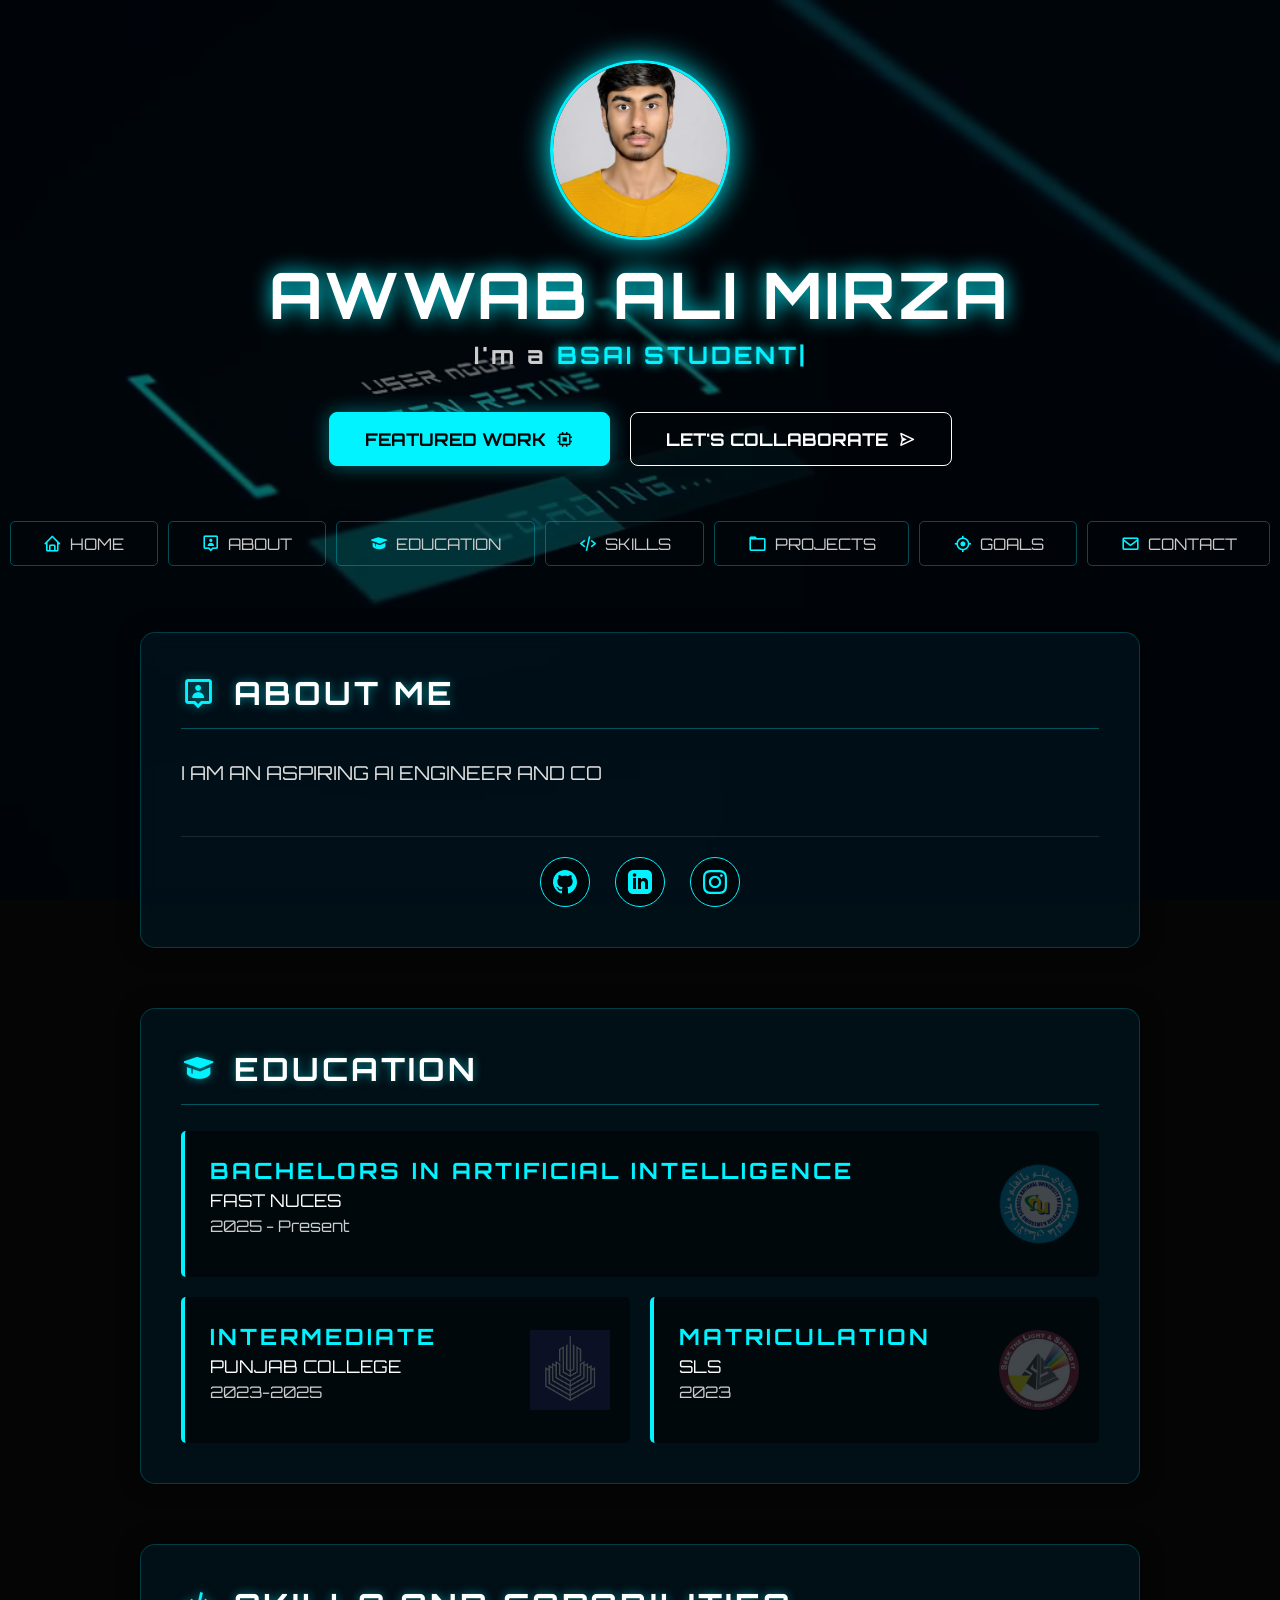
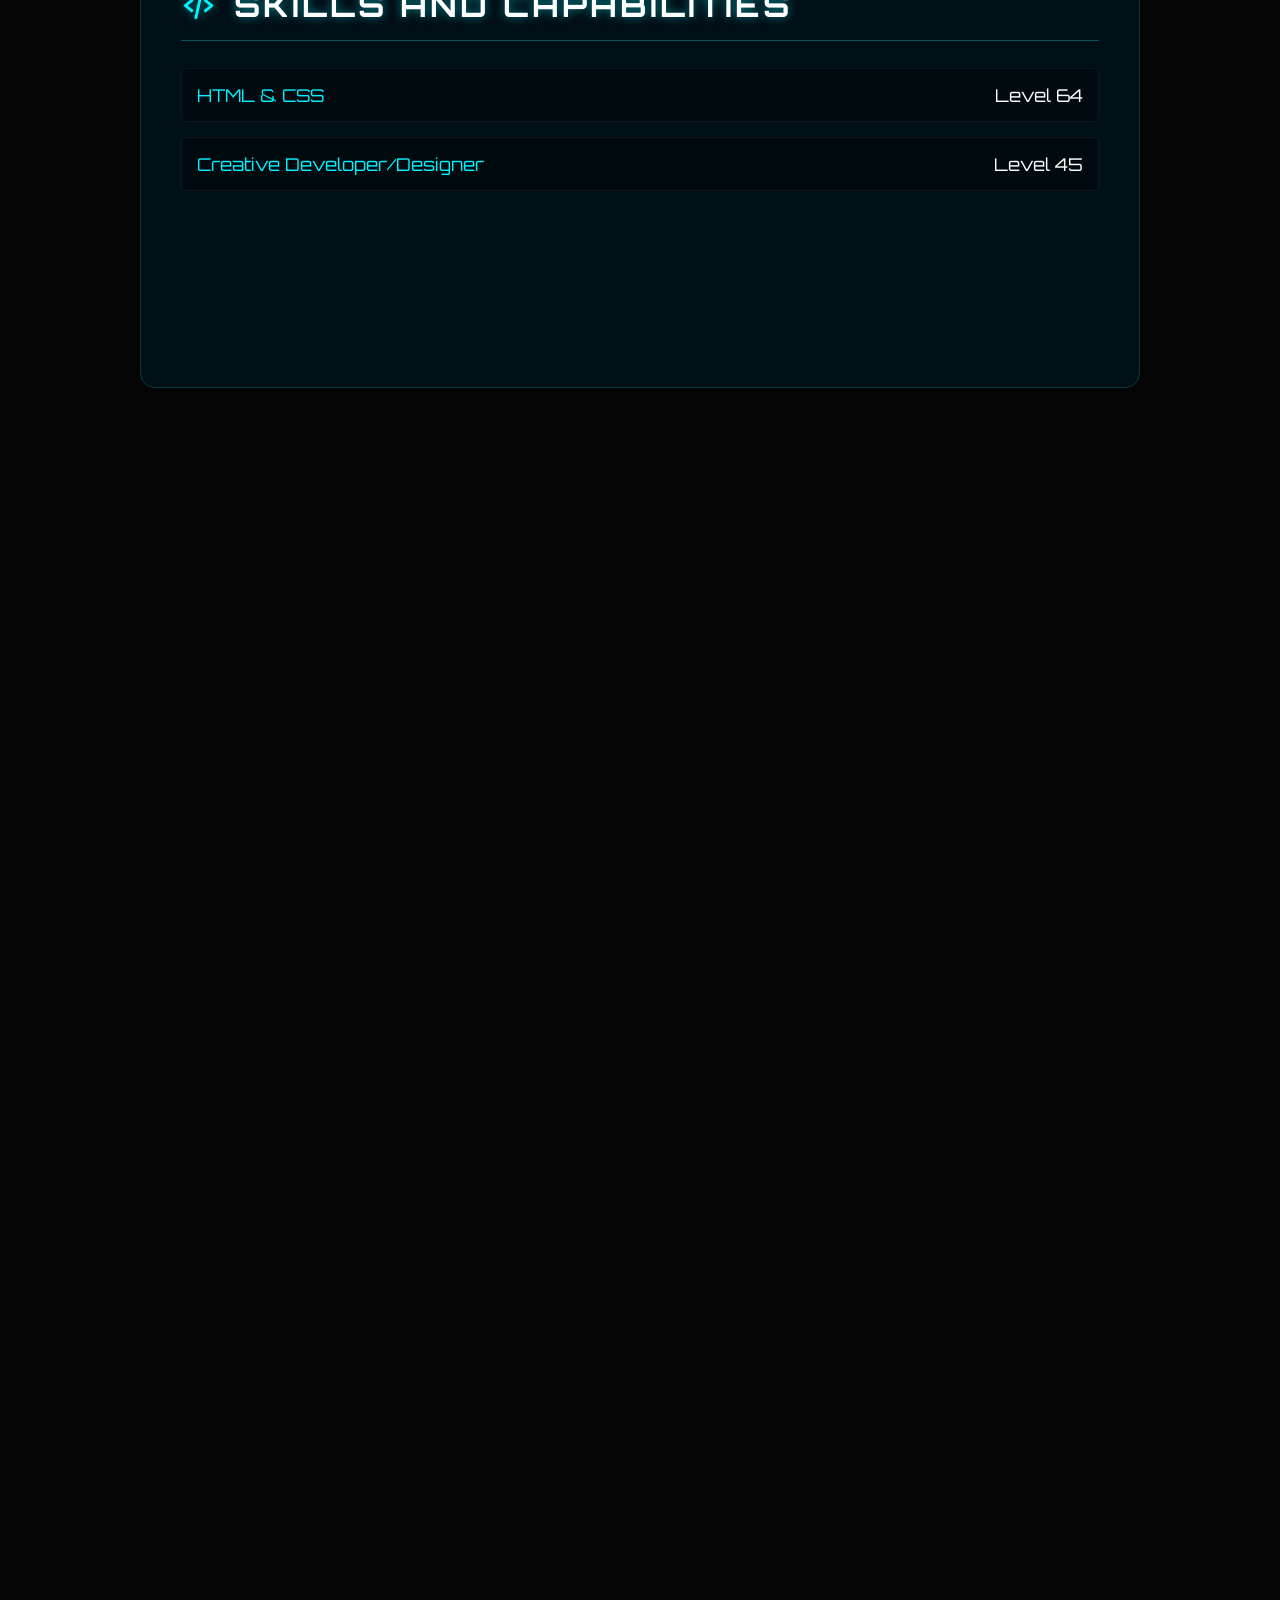
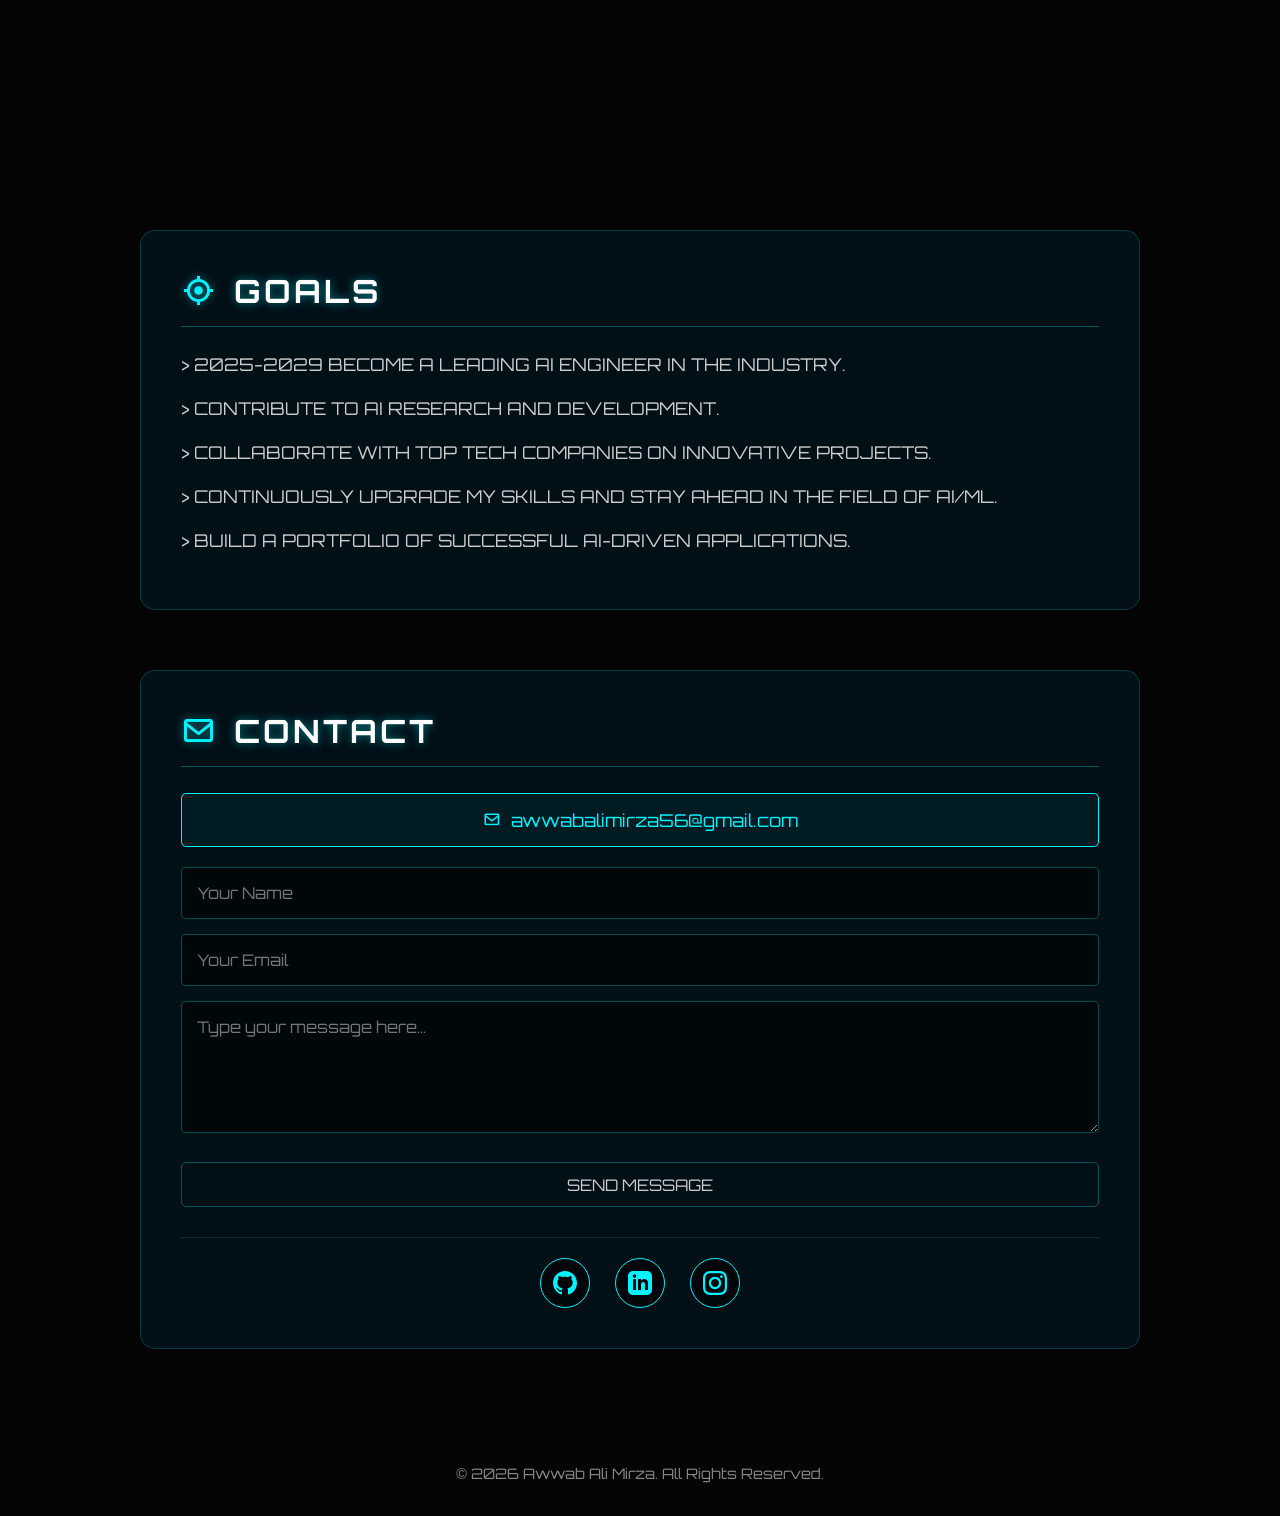
==== index.html @ fc238798 "fix: update web demo link for the indoor cricket project" ====
<!doctype html>
<html lang="en">
  <head>
    <meta charset="UTF-8" />
    <meta name="viewport" content="width=device-width, initial-scale=1.0" />
    <meta property="og:type" content="website" />
    <meta property="og:url" content="https://awwabportfolio.tech/" />
    <meta property="og:title" content="Awwab Ali Mirza - Front End Developer" />
    <meta
      property="og:description"
      content="I AM AN ASPIRING AI ENGINEER AND COMPUTER SCIENTIST CURRENTLY PURSUING MY BACHELORS AT THE NATIONAL UNIVERSITY OF COMPUTER AND EMERGING SCIENCES."
    />
    <meta
      property="og:image"
      content="https://awwabportfolio.tech/preview.png"
    />

    <meta name="twitter:card" content="summary_large_image" />
    <meta property="twitter:url" content="https://awwabportfolio.tech/" />
    <meta
      name="twitter:title"
      content="Awwab Ali Mirza - Front End Developer"
    />
    <meta
      name="twitter:description"
      content="Portfolio of Awwab Ali Mirza, a Front End Developer specializing in immersive web experiences."
    />
    <meta
      name="twitter:image"
      content="https://awwabportfolio.tech/preview.png"
    />
    <title>Awwab's Portfolio</title>
    <link rel="stylesheet" href="style.css" />
    <link rel="icon" href="22.png" type="image/png" />
    <link
      href="https://fonts.googleapis.com/css2?family=Orbitron:wght@400;500;700;900&display=swap"
      rel="stylesheet"
    />
    <link
      href="https://unpkg.com/boxicons@2.1.4/css/boxicons.min.css"
      rel="stylesheet"
    />
  </head>
  <body>
    <video muted loop playsinline preload="none" id="bg-video">
      <source data-src="5.webm" type="video/webm" />
      <source data-src="5.mp4" type="video/mp4" />
    </video>
    <div class="video-overlay"></div>
    <header>
      <img src="pf.jpeg" alt="Profile" class="profile-pic" />
      <h1>AWWAB ALI MIRZA</h1>
      <h2 class="subtitle">
        I'm a <span class="typing-text"></span
        ><span class="cursor-blink">|</span>
      </h2>
      <div class="hero-buttons">
        <a href="#projects" class="hero-btn primary">
          FEATURED WORK <i class="bx bx-chip"></i>
        </a>
        <a href="#contact" class="hero-btn secondary">
          LET'S COLLABORATE <i class="bx bx-send"></i>
        </a>
      </div>
    </header>
    <nav>
      <a href="#" class="mc-btn"><i class="bx bx-home"></i> HOME</a>
      <a href="#home" class="mc-btn"><i class="bx bx-user-pin"></i> ABOUT</a>
      <a href="#education" class="mc-btn"
        ><i class="bx bxs-graduation"></i> EDUCATION</a
      >
      <a href="#skills" class="mc-btn"><i class="bx bx-code-alt"></i> SKILLS</a>
      <a href="#projects" class="mc-btn"
        ><i class="bx bx-folder"></i> PROJECTS</a
      >
      <a href="#goals" class="mc-btn"
        ><i class="bx bx-target-lock"></i> GOALS</a
      >
      <a href="#contact" class="mc-btn"
        ><i class="bx bx-envelope"></i> CONTACT</a
      >
    </nav>

    <div class="container hidden-left" id="home">
      <h2 class="section-title"><i class="bx bx-user-pin"></i> ABOUT ME</h2>
      <p class="bio-text" id="typewriter-text"></p>
      <div class="social-links">
        <a
          href="https://github.com/awwabalimirza"
          target="_blank"
          class="social-btn"
        >
          <svg viewBox="0 0 24 24">
            <path
              d="M12 0c-6.626 0-12 5.373-12 12 0 5.302 3.438 9.8 8.207 11.387.599.111.793-.261.793-.577v-2.234c-3.338.726-4.033-1.416-4.033-1.416-.546-1.387-1.333-1.756-1.333-1.756-1.089-.745.083-.729.083-.729 1.205.084 1.839 1.237 1.839 1.237 1.07 1.834 2.807 1.304 3.492.997.107-.775.418-1.305.762-1.604-2.665-.305-5.467-1.334-5.467-5.931 0-1.311.469-2.381 1.236-3.221-.124-.303-.535-1.524.117-3.176 0 0 1.008-.322 3.301 1.23.957-.266 1.983-.399 3.003-.404 1.02.005 2.047.138 3.006.404 2.291-1.552 3.297-1.23 3.297-1.23.653 1.653.242 2.874.118 3.176.77.84 1.235 1.911 1.235 3.221 0 4.609-2.807 5.624-5.479 5.921.43.372.823 1.102.823 2.222v3.293c0 .319.192.694.801.576 4.765-1.589 8.199-6.086 8.199-11.386 0-6.627-5.373-12-12-12z"
            />
          </svg>
        </a>
        <a
          href="https://www.linkedin.com/in/awwab-ali-mirza-012435352/"
          target="_blank"
          class="social-btn"
        >
          <svg viewBox="0 0 24 24">
            <path
              d="M19 0h-14c-2.761 0-5 2.239-5 5v14c0 2.761 2.239 5 5 5h14c2.762 0 5-2.239 5-5v-14c0-2.761-2.238-5-5-5zm-11 19h-3v-11h3v11zm-1.5-12.268c-.966 0-1.75-.79-1.75-1.764s.784-1.764 1.75-1.764 1.75.79 1.75 1.764-.783 1.764-1.75 1.764zm13.5 12.268h-3v-5.604c0-3.368-4-3.113-4 0v5.604h-3v-11h3v1.765c1.396-2.586 7-2.777 7 2.476v6.759z"
            />
          </svg>
        </a>
        <a
          href="https://www.instagram.com/awwabalimirza/"
          target="_blank"
          class="social-btn"
        >
          <svg viewBox="0 0 24 24">
            <path
              d="M12 2.163c3.204 0 3.584.012 4.85.07 3.252.148 4.771 1.691 4.919 4.919.058 1.265.069 1.645.069 4.849 0 3.205-.012 3.584-.069 4.849-.149 3.225-1.664 4.771-4.919 4.919-1.266.058-1.644.07-4.85.07-3.204 0-3.584-.012-4.849-.07-3.26-.149-4.771-1.699-4.919-4.92-.058-1.265-.07-1.644-.07-4.849 0-3.204.013-3.583.07-4.849.149-3.227 1.664-4.771 4.919-4.919 1.266-.057 1.645-.069 4.849-.069zm0-2.163c-3.259 0-3.667.014-4.947.072-4.358.2-6.78 2.618-6.98 6.98-.059 1.281-.073 1.689-.073 4.948 0 3.259.014 3.668.072 4.948.2 4.358 2.618 6.78 6.98 6.98 1.281.058 1.689.072 4.948.072 3.259 0 3.668-.014 4.948-.072 4.354-.2 6.782-2.618 6.979-6.98.059-1.28.073-1.689.073-4.948 0-3.259-.014-3.667-.072-4.947-.196-4.354-2.617-6.78-6.979-6.98-1.281-.059-1.69-.073-4.949-.073zm0 5.838c-3.403 0-6.162 2.759-6.162 6.162s2.759 6.163 6.162 6.163 6.162-2.759 6.162-6.163c0-3.403-2.759-6.162-6.162-6.162zm0 10.162c-2.209 0-4-1.79-4-4 0-2.209 1.791-4 4-4s4 1.791 4 4c0 2.21-1.791 4-4 4zm6.406-11.845c-.796 0-1.441.645-1.441 1.44s.645 1.44 1.441 1.44c.795 0 1.439-.645 1.439-1.44s-.644-1.44-1.439-1.44z"
            />
          </svg>
        </a>
      </div>
    </div>

    <div class="container hidden-left" id="education">
      <h2 class="section-title"><i class="bx bxs-graduation"></i> EDUCATION</h2>
      <div class="edu-box full-width hidden-left">
        <h3 class="degree-title">BACHELORS IN ARTIFICIAL INTELLIGENCE</h3>
        <p class="school-name">FAST NUCES</p>
        <p style="color: #ccc; margin-top: 5px">2025 - Present</p>
        <img src="1.png" class="edu-logo" alt="FAST Logo" />
      </div>
      <div class="edu-row">
        <div class="edu-box half-width hidden-left">
          <h3 class="degree-title">INTERMEDIATE</h3>
          <p class="school-name">PUNJAB COLLEGE</p>
          <p style="color: #ccc; margin-top: 5px">2023-2025</p>
          <img src="3.png" class="edu-logo" alt="Punjab College Logo" />
        </div>
        <div class="edu-box half-width hidden-left delay-100">
          <h3 class="degree-title">MATRICULATION</h3>
          <p class="school-name">SLS</p>
          <p style="color: #ccc; margin-top: 5px">2023</p>
          <img src="0.png" class="edu-logo" alt="SLS Logo" />
        </div>
      </div>
    </div>

    <div class="container hidden-left" id="skills">
      <h2 class="section-title">
        <i class="bx bx-code-alt"></i> SKILLS AND CAPABILITIES
      </h2>
      <ul class="skill-list">
        <li class="skill-item hidden-left">
          <span style="color: var(--main-cyan)">HTML & CSS</span>
          <span style="color: #fff">Level 64</span>
        </li>
        <li class="skill-item hidden-left delay-100">
          <span style="color: var(--main-cyan)"
            >Creative Developer/Designer</span
          >
          <span style="color: #fff">Level 45</span>
        </li>
        <li class="skill-item hidden-left delay-200">
          <span style="color: var(--main-cyan)">C++</span>
          <span style="color: #fff">Level 30</span>
        </li>
        <li class="skill-item hidden-left">
          <span style="color: var(--main-cyan)">Problem Solver</span>
          <span style="color: #fff">Level 99</span>
        </li>
      </ul>
    </div>

    <div class="container hidden-left" id="projects">
      <h2 class="section-title"><i class="bx bx-folder"></i> PROJECTS</h2>
      <div class="projects-wrapper">
        <div class="game-card hidden-left">
          <img src="indoor.png" alt="Tumble Pop" class="card-img" />
          <div class="card-content">
            <h3 class="card-title">An Indoor Cricket Facility</h3>
            <div class="tech-stack">
              <span class="tech-badge">HTML</span>
              <span class="tech-badge">CSS</span>
              <span class="tech-badge">JS</span>
              <span class="tech-badge">SUPABASE</span>
              <span class="tech-badge">VERCEL</span>
            </div>
            <p class="card-desc">
              Built a website for a Indoor Cricket Facility so that they can
              have a real-time booking system for their facility.
            </p>
            <div class="card-actions">
              <a href="https://rooftopcricket.netlify.app/" class="access-btn"
                ><i class="bx bx-play"></i> WEB DEMO</a
              >
            </div>
          </div>
        </div>
        <div class="game-card hidden-left">
          <img src="bw.png" alt="Tumble Pop" class="card-img" />
          <div class="card-content">
            <h3 class="card-title">A Travel Agency</h3>
            <div class="tech-stack">
              <span class="tech-badge">HTML</span>
              <span class="tech-badge">CSS</span>
              <span class="tech-badge">JS</span>
            </div>
            <p class="card-desc">
              Built a website for a Travel agency named Blue Wings International
              so that they can showcase their services on the web.
            </p>
            <div class="card-actions">
              <a
                href="https://www.linkedin.com/posts/awwabalimirza_i-created-a-website-for-a-travel-agency-named-ugcPost-7429597387951816704-Nii0?utm_source=share&utm_medium=member_desktop&rcm=ACoAAFf8JM4B1yEWEABsyKGO2b-4swyOxJA4gHY"
                target="_blank"
                class="access-btn code-btn"
                ><i class="bx bxl-linkedin"></i> VIDEO DEMO</a
              >
              <a href="https://bluewingsinternational.online" class="access-btn"
                ><i class="bx bx-play"></i> WEB DEMO</a
              >
            </div>
          </div>
        </div>
        <div class="game-card hidden-left">
          <img src="2.png" alt="Tumble Pop" class="card-img" />
          <div class="card-content">
            <h3 class="card-title">A COMMUNITY WEBSITE</h3>
            <div class="tech-stack">
              <span class="tech-badge">HTML</span>
              <span class="tech-badge">CSS</span>
              <span class="tech-badge">Vercel</span>
            </div>
            <p class="card-desc">
              Built a centralized platform to solve the fragmentation of local
              developer communities.
            </p>
            <div class="card-actions">
              <a
                href="https://github.com/awwabalimirza/communitywebsite"
                target="_blank"
                class="access-btn code-btn"
                ><i class="bx bxl-github"></i> CODE</a
              >
              <a href="https://communitynews.vercel.app/" class="access-btn"
                ><i class="bx bx-play"></i> WEB DEMO</a
              >
            </div>
          </div>
        </div>
        <div class="game-card hidden-left delay-100">
          <img src="9.jpg" alt="Brick Breaker" class="card-img" />
          <div class="card-content">
            <h3 class="card-title">COMING SOON</h3>
            <div class="card-actions">
              <a
                href="https://github.com/awwabalimirza"
                target="_blank"
                class="access-btn code-btn"
                ><i class="bx bxl-github"></i> CODE</a
              >
              <a href="#" class="access-btn"><i class="bx bx-play"></i> DEMO</a>
            </div>
          </div>
        </div>
      </div>
    </div>

    <div class="container hidden-left" id="goals">
      <h2 class="section-title"><i class="bx bx-target-lock"></i> GOALS</h2>
      <p style="font-size: 1.1rem; color: #ccc">
        > 2025-2029 BECOME A LEADING AI ENGINEER IN THE INDUSTRY.<br /><br />
        > CONTRIBUTE TO AI RESEARCH AND DEVELOPMENT.<br /><br />
        > COLLABORATE WITH TOP TECH COMPANIES ON INNOVATIVE PROJECTS.<br /><br />
        > CONTINUOUSLY UPGRADE MY SKILLS AND STAY AHEAD IN THE FIELD OF
        AI/ML.<br /><br />
        > BUILD A PORTFOLIO OF SUCCESSFUL AI-DRIVEN APPLICATIONS.
      </p>
    </div>

    <div class="container hidden-left" id="contact">
      <h2 class="section-title"><i class="bx bx-envelope"></i> CONTACT</h2>
      <div class="email-block">
        <a href="mailto:awwabalimirza56@gmail.com" class="email-btn">
          <i class="bx bx-envelope"></i> awwabalimirza56@gmail.com
        </a>
      </div>
      <form
        id="contact-form"
        action="https://formspree.io/f/xnjjnwjo"
        method="POST"
      >
        <input
          type="text"
          id="contact-name"
          name="name"
          class="mc-input"
          placeholder="Your Name"
          required
        />
        <input
          type="email"
          id="contact-email"
          name="email"
          class="mc-input"
          placeholder="Your Email"
          required
        />
        <textarea
          id="contact-message"
          name="message"
          class="mc-input"
          rows="5"
          placeholder="Type your message here..."
          required
        ></textarea>
        <button
          type="submit"
          class="mc-btn"
          style="width: 100%; margin-top: 10px"
        >
          Send Message
        </button>
      </form>
      <div class="social-links">
        <a
          href="https://github.com/awwabalimirza"
          target="_blank"
          class="social-btn"
        >
          <svg viewBox="0 0 24 24">
            <path
              d="M12 0c-6.626 0-12 5.373-12 12 0 5.302 3.438 9.8 8.207 11.387.599.111.793-.261.793-.577v-2.234c-3.338.726-4.033-1.416-4.033-1.416-.546-1.387-1.333-1.756-1.333-1.756-1.089-.745.083-.729.083-.729 1.205.084 1.839 1.237 1.839 1.237 1.07 1.834 2.807 1.304 3.492.997.107-.775.418-1.305.762-1.604-2.665-.305-5.467-1.334-5.467-5.931 0-1.311.469-2.381 1.236-3.221-.124-.303-.535-1.524.117-3.176 0 0 1.008-.322 3.301 1.23.957-.266 1.983-.399 3.003-.404 1.02.005 2.047.138 3.006.404 2.291-1.552 3.297-1.23 3.297-1.23.653 1.653.242 2.874.118 3.176.77.84 1.235 1.911 1.235 3.221 0 4.609-2.807 5.624-5.479 5.921.43.372.823 1.102.823 2.222v3.293c0 .319.192.694.801.576 4.765-1.589 8.199-6.086 8.199-11.386 0-6.627-5.373-12-12-12z"
            />
          </svg>
        </a>
        <a
          href="https://www.linkedin.com/in/awwab-ali-mirza-012435352/"
          target="_blank"
          class="social-btn"
        >
          <svg viewBox="0 0 24 24">
            <path
              d="M19 0h-14c-2.761 0-5 2.239-5 5v14c0 2.761 2.239 5 5 5h14c2.762 0 5-2.239 5-5v-14c0-2.761-2.238-5-5-5zm-11 19h-3v-11h3v11zm-1.5-12.268c-.966 0-1.75-.79-1.75-1.764s.784-1.764 1.75-1.764 1.75.79 1.75 1.764-.783 1.764-1.75 1.764zm13.5 12.268h-3v-5.604c0-3.368-4-3.113-4 0v5.604h-3v-11h3v1.765c1.396-2.586 7-2.777 7 2.476v6.759z"
            />
          </svg>
        </a>
        <a
          href="https://www.instagram.com/awwabalimirza/"
          target="_blank"
          class="social-btn"
        >
          <svg viewBox="0 0 24 24">
            <path
              d="M12 2.163c3.204 0 3.584.012 4.85.07 3.252.148 4.771 1.691 4.919 4.919.058 1.265.069 1.645.069 4.849 0 3.205-.012 3.584-.069 4.849-.149 3.225-1.664 4.771-4.919 4.919-1.266.058-1.644.07-4.85.07-3.204 0-3.584-.012-4.849-.07-3.26-.149-4.771-1.699-4.919-4.92-.058-1.265-.07-1.644-.07-4.849 0-3.204.013-3.583.07-4.849.149-3.227 1.664-4.771 4.919-4.919 1.266-.057 1.645-.069 4.849-.069zm0-2.163c-3.259 0-3.667.014-4.947.072-4.358.2-6.78 2.618-6.98 6.98-.059 1.281-.073 1.689-.073 4.948 0 3.259.014 3.668.072 4.948.2 4.358 2.618 6.78 6.98 6.98 1.281.058 1.689.072 4.948.072 3.259 0 3.668-.014 4.948-.072 4.354-.2 6.782-2.618 6.979-6.98.059-1.28.073-1.689.073-4.948 0-3.259-.014-3.667-.072-4.947-.196-4.354-2.617-6.78-6.979-6.98-1.281-.059-1.69-.073-4.949-.073zm0 5.838c-3.403 0-6.162 2.759-6.162 6.162s2.759 6.163 6.162 6.163 6.162-2.759 6.162-6.163c0-3.403-2.759-6.162-6.162-6.162zm0 10.162c-2.209 0-4-1.79-4-4 0-2.209 1.791-4 4-4s4 1.791 4 4c0 2.21-1.791 4-4 4zm6.406-11.845c-.796 0-1.441.645-1.441 1.44s.645 1.44 1.441 1.44c.795 0 1.439-.645 1.439-1.44s-.644-1.44-1.439-1.44z"
            />
          </svg>
        </a>
      </div>
    </div>
    <footer>
      <p>© 2026 Awwab Ali Mirza. All Rights Reserved.</p>
    </footer>
    <script src="functions.js"></script>
  </body>
</html>
---- style.css ----
*,
*::before,
*::after {
  cursor:
    url("data:image/svg+xml,%3Csvg xmlns='http://www.w3.org/2000/svg' width='32' height='32' viewBox='0 0 32 32'%3E%3Cdefs%3E%3Cfilter id='glow'%3E%3CfeGaussianBlur stdDeviation='1.5' result='coloredBlur'/%3E%3CfeMerge%3E%3CfeMergeNode in='coloredBlur'/%3E%3CfeMergeNode in='SourceGraphic'/%3E%3C/feMerge%3E%3C/filter%3E%3C/defs%3E%3Cpath d='M2 2 L14 28 L18 18 L28 14 L2 2 Z' fill='%2300f3ff' stroke='%23050505' stroke-width='1.5' filter='url(%23glow)'/%3E%3C/svg%3E")
      2 2,
    default !important;
}

a,
button,
input[type="submit"],
.nav-btn,
.hero-btn,
.mc-btn,
.social-btn,
.game-card,
.access-btn,
.email-btn,
label,
select {
  cursor:
    url("data:image/svg+xml,%3Csvg xmlns='http://www.w3.org/2000/svg' width='32' height='32' viewBox='0 0 32 32'%3E%3Cdefs%3E%3Cfilter id='glow'%3E%3CfeGaussianBlur stdDeviation='1' result='coloredBlur'/%3E%3CfeMerge%3E%3CfeMergeNode in='coloredBlur'/%3E%3CfeMergeNode in='SourceGraphic'/%3E%3C/feMerge%3E%3C/filter%3E%3C/defs%3E%3Cpath d='M16 16 M4 10 L4 4 L10 4 M22 4 L28 4 L28 10 M28 22 L28 28 L22 28 M10 28 L4 28 L4 22' fill='none' stroke='%2300f3ff' stroke-width='2.5' stroke-linecap='square' filter='url(%23glow)'/%3E%3Ccircle cx='16' cy='16' r='2' fill='%23ffffff'/%3E%3C/svg%3E")
      16 16,
    pointer !important;
}

p,
h1,
h2,
h3,
h4,
h5,
h6,
span,
textarea,
input[type="text"],
input[type="email"] {
  cursor:
    url("data:image/svg+xml,%3Csvg xmlns='http://www.w3.org/2000/svg' width='32' height='32' viewBox='0 0 32 32'%3E%3Cpath d='M14 4 L18 4 M16 4 L16 28 M14 28 L18 28' fill='none' stroke='%2300f3ff' stroke-width='2'/%3E%3C/svg%3E")
      16 16,
    text !important;
}
:root {
  --bg-dark: #050505;
  --main-cyan: #00f3ff;
  --main-cyan-dim: #0099cc;
  --accent-white: #ffffff;
  --glass-bg: rgba(0, 20, 30, 0.7);
  --text-shadow: 0 0 10px rgba(0, 243, 255, 0.5);
}

::-webkit-scrollbar {
  width: 10px;
}
::-webkit-scrollbar-track {
  background: #000;
}
::-webkit-scrollbar-thumb {
  background-color: var(--main-cyan-dim);
  border: 1px solid #000;
  border-radius: 5px;
}
::-webkit-scrollbar-thumb:hover {
  background-color: var(--main-cyan);
}

html {
  background-color: var(--bg-dark);
  scrollbar-color: var(--main-cyan) #000;
  scrollbar-width: auto;
  scroll-behavior: smooth;
}

* {
  box-sizing: border-box;
  font-family: "Orbitron", sans-serif;
  cursor: auto;
}

h1,
h2,
h3,
.nav-btn {
  letter-spacing: 3px;
}

#bg-video {
  position: fixed;
  right: 0;
  bottom: 0;
  min-width: 100%;
  min-height: 100%;
  z-index: -2;
  object-fit: cover;
  opacity: 0;
  transition: opacity 0.8s ease-in;
}
body.video-loaded #bg-video {
  opacity: 1;
}
.video-overlay {
  position: fixed;
  top: 0;
  left: 0;
  width: 100%;
  height: 100%;
  background: rgba(0, 5, 10, 0.6);
  z-index: -1;
}

body {
  margin: 0;
  padding: 0;
  color: white;
  display: flex;
  flex-direction: column;
  align-items: center;
  min-height: 100vh;
  overflow-x: hidden;
}

header {
  text-align: center;
  margin-top: 60px;
  margin-bottom: 40px;
  position: relative;
  display: flex;
  flex-direction: column;
  align-items: center;
  width: 100%;
  padding: 0 15px;
}

.profile-pic {
  width: 180px;
  height: 180px;
  object-fit: cover;
  border-radius: 50%;
  border: 3px solid var(--main-cyan);
  box-shadow: 0 0 30px var(--main-cyan);
  margin-bottom: 20px;
  display: block;
  margin-left: auto;
  margin-right: auto;
  transition: all 0.3s ease;
}
.profile-pic:hover {
  box-shadow: 0 0 60px var(--main-cyan);
  transform: scale(1.05);
}

h1 {
  font-size: 4rem;
  margin: 0;
  color: #fff;
  text-shadow: 0 0 20px var(--main-cyan);
  line-height: 1.1;
}

h2.subtitle {
  font-size: 1.5rem;
  color: #ccc;
  margin-top: 10px;
  min-height: 2rem;
  margin-bottom: 30px;
}

.typing-text {
  color: var(--main-cyan);
  text-shadow: 0 0 10px var(--main-cyan);
}
.cursor-blink {
  color: var(--main-cyan);
  animation: blink 0.8s infinite;
}
@keyframes blink {
  0%,
  100% {
    opacity: 1;
  }
  50% {
    opacity: 0;
  }
}

.hero-buttons {
  display: flex;
  gap: 20px;
  justify-content: center;
  margin-top: 10px;
  flex-wrap: wrap;
}
.hero-btn {
  padding: 15px 35px;
  font-size: 1.1rem;
  text-decoration: none;
  border-radius: 8px;
  font-weight: bold;
  display: flex;
  align-items: center;
  justify-content: center;
  gap: 10px;
  transition: all 0.3s;
  position: relative;
  overflow: hidden;
  text-transform: uppercase;
}

.hero-btn.primary {
  background-color: var(--main-cyan);
  color: #050505;
  border: 1px solid var(--main-cyan);
  box-shadow: 0 0 20px rgba(0, 243, 255, 0.4);
}
.hero-btn.primary:hover {
  box-shadow: 0 0 40px var(--main-cyan);
  transform: translateY(-3px);
  filter: brightness(1.2);
}

.hero-btn.secondary {
  background-color: transparent;
  color: #fff;
  border: 1px solid #fff;
}
.hero-btn.secondary:hover {
  background-color: #fff;
  color: #000;
  box-shadow: 0 0 30px #fff;
  transform: translateY(-3px);
}

nav {
  display: flex;
  gap: 10px;
  margin-bottom: 50px;
  flex-wrap: wrap;
  justify-content: center;
  position: sticky;
  top: 0;
  z-index: 1000;
  width: 100%;
  padding: 15px 10px;
  background: transparent;
  backdrop-filter: none;
  border-bottom: 1px solid transparent;
  transition: all 0.4s ease-in-out;
}

nav.scrolled {
  background: var(--glass-bg);
  backdrop-filter: blur(15px);
  -webkit-backdrop-filter: blur(15px);
  border-bottom: 1px solid rgba(0, 243, 255, 0.3);
  box-shadow: 0 5px 20px rgba(0, 0, 0, 0.5);
}

.mc-btn {
  background-color: transparent;
  border: 1px solid rgba(0, 243, 255, 0.3);
  color: #ccc;
  text-decoration: none;
  font-size: 1rem;
  text-align: center;
  transition: all 0.3s;
  flex: 1 1 auto;
  min-width: 120px;
  height: 45px;
  padding: 0 10px;
  display: inline-flex;
  align-items: center;
  justify-content: center;
  gap: 8px;
  line-height: 1;
  border-radius: 5px;
  text-transform: uppercase;
}

.mc-btn i {
  color: var(--main-cyan);
  font-size: 1.2rem;
}
.mc-btn:hover {
  background-color: rgba(0, 243, 255, 0.1);
  border-color: var(--main-cyan);
  color: #fff;
  box-shadow: 0 0 15px rgba(0, 243, 255, 0.4);
}

.hidden-left {
  opacity: 0;
  filter: blur(15px);
  transform: translateX(-150px);
  transition: all 1.2s cubic-bezier(0.19, 1, 0.22, 1);
}

.show-element {
  opacity: 1;
  filter: blur(0);
  transform: translateX(0);
}

.delay-100 {
  transition-delay: 100ms;
}
.delay-200 {
  transition-delay: 200ms;
}

.container {
  width: 90%;
  max-width: 1000px;
  background: var(--glass-bg);
  backdrop-filter: blur(10px);
  border: 1px solid rgba(0, 243, 255, 0.2);
  padding: 40px;
  margin-bottom: 60px;
  border-radius: 15px;
  transition: all 0.3s ease;
  box-shadow: 0 0 20px rgba(0, 0, 0, 0.5);
}
.container.hidden-left,
.container.show-element {
  transition:
    all 1s ease-out,
    transform 1.2s cubic-bezier(0.19, 1, 0.22, 1),
    opacity 1.2s ease,
    filter 1.2s ease;
}

.container:hover {
  border-color: var(--main-cyan);
  box-shadow: 0 0 40px rgba(0, 243, 255, 0.1);
}

h2.section-title {
  color: #fff;
  font-size: 2rem;
  border-bottom: 1px solid rgba(0, 243, 255, 0.3);
  padding-bottom: 15px;
  margin-top: 0;
  text-transform: uppercase;
  display: flex;
  align-items: center;
  gap: 15px;
  text-shadow: 0 0 10px rgba(0, 243, 255, 0.5);
}
h2.section-title i {
  color: var(--main-cyan);
  font-size: 2.2rem;
}

.bio-text {
  color: #e0e0e0;
  font-size: 1.2rem;
  line-height: 1.8;
  min-height: 50px;
  font-weight: 300;
}

.edu-box {
  background: rgba(0, 0, 0, 0.4);
  border-left: 4px solid var(--main-cyan);
  border-radius: 5px;
  padding: 25px;
  margin-bottom: 20px;
  transition: all 0.3s;
  position: relative;
  overflow: hidden;
}
.edu-box:hover {
  background: rgba(0, 243, 255, 0.05);
  padding-left: 35px;
}

.edu-logo {
  position: absolute;
  right: 20px;
  top: 50%;
  transform: translateY(-50%);
  height: 80px;
  width: auto;
  opacity: 0.25;
  z-index: 1;
  pointer-events: none;
  transition: all 0.3s ease;
}
.edu-box:hover .edu-logo {
  opacity: 0.4;
}

.edu-box.full-width {
  width: 100%;
}
.edu-row {
  display: flex;
  gap: 20px;
  flex-wrap: wrap;
}
.edu-box.half-width {
  flex: 1;
  min-width: 300px;
  margin-bottom: 0;
}

.degree-title {
  color: var(--main-cyan);
  font-size: 1.4rem;
  margin: 0 0 5px 0;
}
.school-name {
  color: #fff;
  font-size: 1.1rem;
  margin: 0;
}

.skill-list {
  list-style: none;
  padding: 0;
  font-size: 1.1rem;
}
.skill-item {
  margin-bottom: 15px;
  display: flex;
  justify-content: space-between;
  padding: 15px;
  background: rgba(0, 0, 0, 0.3);
  border-radius: 5px;
  border: 1px solid rgba(255, 255, 255, 0.05);
}

.projects-wrapper {
  display: flex;
  flex-wrap: wrap;
  gap: 25px;
  justify-content: space-between;
}
.game-card {
  background-color: rgba(0, 0, 0, 0.6);
  border: 1px solid rgba(0, 243, 255, 0.2);
  border-radius: 10px;
  width: 48%;
  min-width: 300px;
  display: flex;
  flex-direction: column;
  overflow: hidden;
  transition: all 0.3s;
}
.game-card:hover {
  transform: translateY(-5px);
  border-color: var(--main-cyan);
  box-shadow: 0 0 20px rgba(0, 243, 255, 0.2);
}
.card-img {
  width: 100%;
  height: auto;
  object-fit: cover;
  border-bottom: 1px solid rgba(0, 243, 255, 0.2);
  opacity: 0.8;
  transition: 0.3s;
}
.game-card:hover .card-img {
  opacity: 1;
}

.card-content {
  padding: 25px;
  display: flex;
  flex-direction: column;
  flex-grow: 1;
}
.card-title {
  color: #fff;
  font-size: 1.4rem;
  margin: 0 0 10px 0;
  text-shadow: 0 0 5px var(--main-cyan);
}
.card-desc {
  color: #aaa;
  font-size: 0.95rem;
  line-height: 1.5;
  margin-bottom: 20px;
  flex-grow: 1;
}

.tech-stack {
  display: flex;
  flex-wrap: wrap;
  gap: 10px;
  margin-bottom: 20px;
}
.tech-badge {
  background: rgba(0, 243, 255, 0.1);
  border: 1px solid var(--main-cyan);
  color: var(--main-cyan);
  padding: 5px 12px;
  font-size: 0.8rem;
  border-radius: 4px;
  text-transform: uppercase;
  cursor: default;
  transition: all 0.3s ease;
}
.tech-badge:hover {
  background-color: var(--main-cyan);
  color: black;
  box-shadow: 0 0 15px var(--main-cyan);
}

.card-actions {
  display: flex;
  gap: 15px;
  margin-top: auto;
}
.access-btn {
  display: flex;
  align-items: center;
  justify-content: center;
  gap: 8px;
  flex: 1;
  padding: 12px;
  text-align: center;
  border: 1px solid var(--main-cyan);
  color: var(--main-cyan);
  text-decoration: none;
  border-radius: 5px;
  font-size: 0.9rem;
  background: transparent;
  transition: all 0.3s;
}
.access-btn:hover {
  background-color: var(--main-cyan);
  color: #000;
  box-shadow: 0 0 15px var(--main-cyan);
}
.access-btn.code-btn {
  border-color: #fff;
  color: #fff;
}
.access-btn.code-btn:hover {
  background-color: #fff;
  color: #000;
  box-shadow: 0 0 15px #fff;
}

.mc-input {
  width: 100%;
  background-color: rgba(0, 0, 0, 0.5);
  border: 1px solid rgba(0, 243, 255, 0.3);
  color: white;
  padding: 15px;
  font-size: 1rem;
  font-family: "Orbitron", sans-serif;
  outline: none;
  margin-bottom: 15px;
  transition: all 0.3s ease;
  border-radius: 5px;
}
.mc-input:focus {
  border-color: var(--main-cyan);
  box-shadow: 0 0 15px rgba(0, 243, 255, 0.2);
}

.email-block {
  width: 100%;
  margin-bottom: 20px;
}
.email-btn {
  display: flex;
  width: 100%;
  justify-content: center;
  align-items: center;
  gap: 10px;
  background-color: rgba(0, 243, 255, 0.05);
  border: 1px solid var(--main-cyan);
  color: var(--main-cyan);
  padding: 15px;
  font-size: 1.1rem;
  text-decoration: none;
  transition: all 0.3s ease;
  border-radius: 5px;
}
.email-btn:hover {
  background-color: var(--main-cyan);
  color: #000;
  box-shadow: 0 0 20px var(--main-cyan);
}

.social-links {
  display: flex;
  gap: 25px;
  justify-content: center;
  margin-top: 30px;
  padding-top: 20px;
  border-top: 1px solid rgba(255, 255, 255, 0.1);
}
.social-btn {
  width: 50px;
  height: 50px;
  border: 1px solid var(--main-cyan);
  border-radius: 50%;
  display: flex;
  align-items: center;
  justify-content: center;
  background: rgba(0, 0, 0, 0.5);
  transition: all 0.3s ease;
}
.social-btn svg {
  width: 24px;
  height: 24px;
  fill: var(--main-cyan);
  transition: all 0.3s ease;
}

.social-btn:hover {
  background-color: var(--main-cyan);
  box-shadow: 0 0 20px var(--main-cyan);
  transform: scale(1.1);
  border-color: var(--main-cyan);
}
.social-btn:hover svg {
  fill: black;
}

footer {
  margin-bottom: 20px;
  color: #888;
  font-size: 0.9rem;
  text-align: center;
  margin-top: 40px;
}

@media screen and (max-width: 768px) {
  h1 {
    font-size: 8.5vw;
    white-space: nowrap;
    width: 100%;
    text-align: center;
    letter-spacing: 0px;
    margin-left: 0;
    margin-right: 0;
  }

  h2.subtitle {
    font-size: 4vw;
    white-space: nowrap;
    width: 100%;
    text-align: center;
    margin-top: 5px;
  }

  .container {
    width: 95%;
    padding: 20px;
  }
  .hero-buttons {
    flex-direction: column;
    width: 100%;
  }
  .hero-btn {
    width: 100%;
  }

  nav {
    width: 100%;
    padding: 10px 5px;
    gap: 5px;
    justify-content: center;
  }

  .mc-btn {
    flex: 1 1 auto;
    min-width: auto;
    font-size: 0.75rem;
    white-space: nowrap;
    padding: 0 5px;
    height: 40px;
  }

  .projects-wrapper {
    flex-direction: column;
  }
  .game-card {
    width: 100%;
  }
  .edu-row {
    flex-direction: column;
  }

  .skill-item {
    flex-direction: row;
    white-space: nowrap;
    font-size: 0.75rem;
    padding: 15px 10px;
  }
  .access-btn {
    white-space: nowrap;
    font-size: 12px;
    padding: 10px 15px;
    display: flex;
    align-items: center;
    justify-content: center;
    gap: 5px;
  }
}
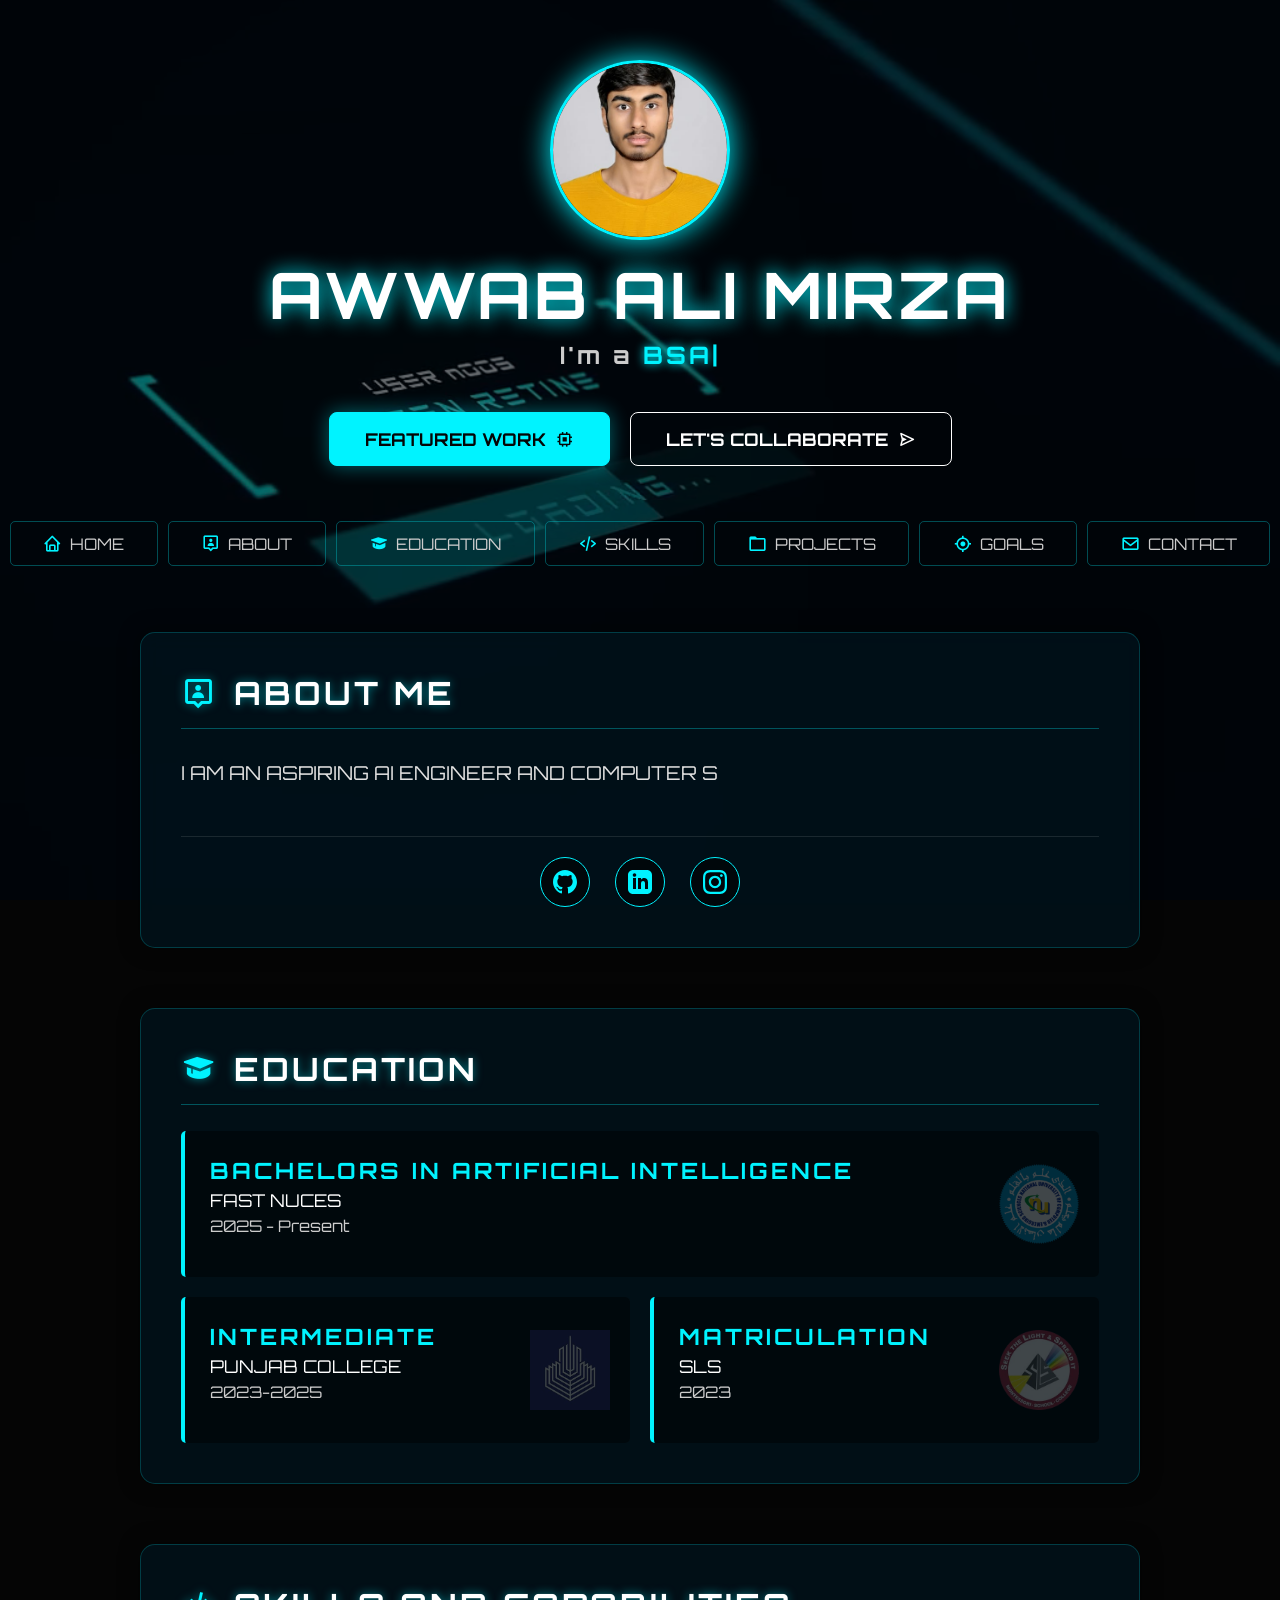
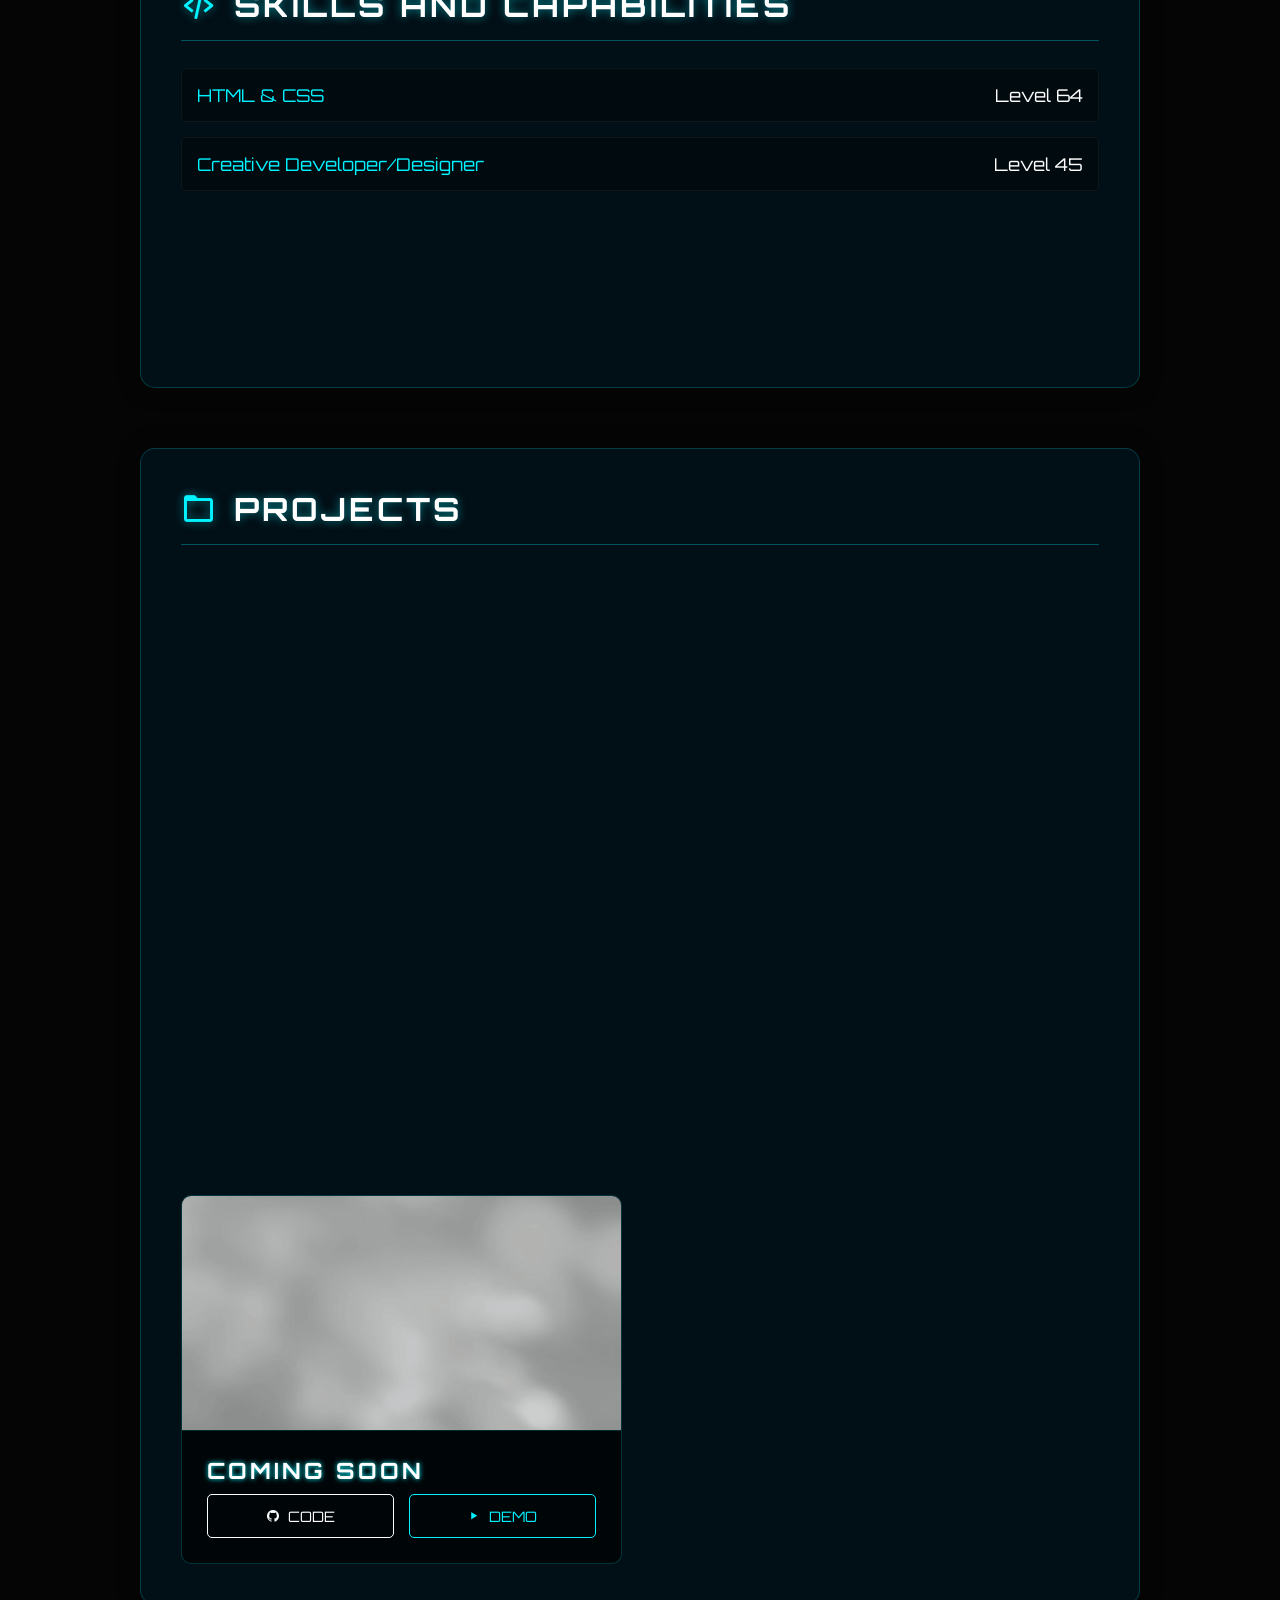
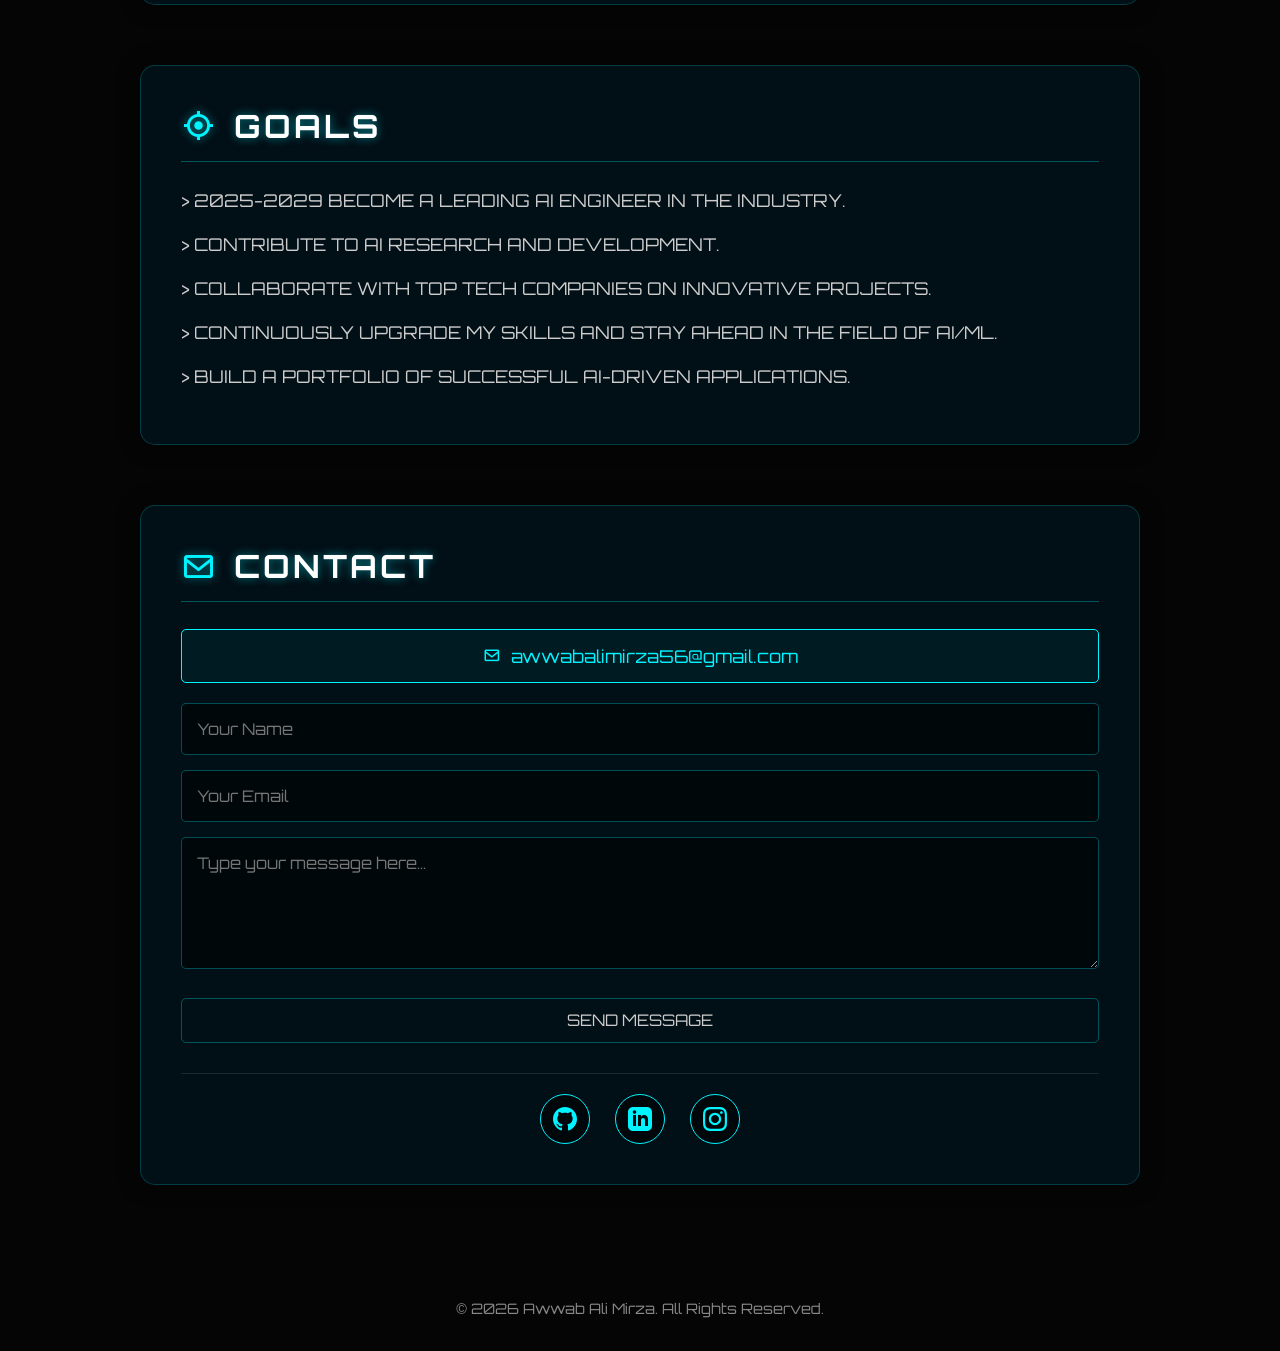
==== commit 9ac77b66: "refactor: remove community website project card from index.html" ====
--- a/index.html
+++ b/index.html
@@ -217,32 +217,6 @@
                 ><i class="bx bxl-linkedin"></i> VIDEO DEMO</a
               >
               <a href="https://bluewingsinternational.online" class="access-btn"
-                ><i class="bx bx-play"></i> WEB DEMO</a
-              >
-            </div>
-          </div>
-        </div>
-        <div class="game-card hidden-left">
-          <img src="2.png" alt="Tumble Pop" class="card-img" />
-          <div class="card-content">
-            <h3 class="card-title">A COMMUNITY WEBSITE</h3>
-            <div class="tech-stack">
-              <span class="tech-badge">HTML</span>
-              <span class="tech-badge">CSS</span>
-              <span class="tech-badge">Vercel</span>
-            </div>
-            <p class="card-desc">
-              Built a centralized platform to solve the fragmentation of local
-              developer communities.
-            </p>
-            <div class="card-actions">
-              <a
-                href="https://github.com/awwabalimirza/communitywebsite"
-                target="_blank"
-                class="access-btn code-btn"
-                ><i class="bx bxl-github"></i> CODE</a
-              >
-              <a href="https://communitynews.vercel.app/" class="access-btn"
                 ><i class="bx bx-play"></i> WEB DEMO</a
               >
             </div>
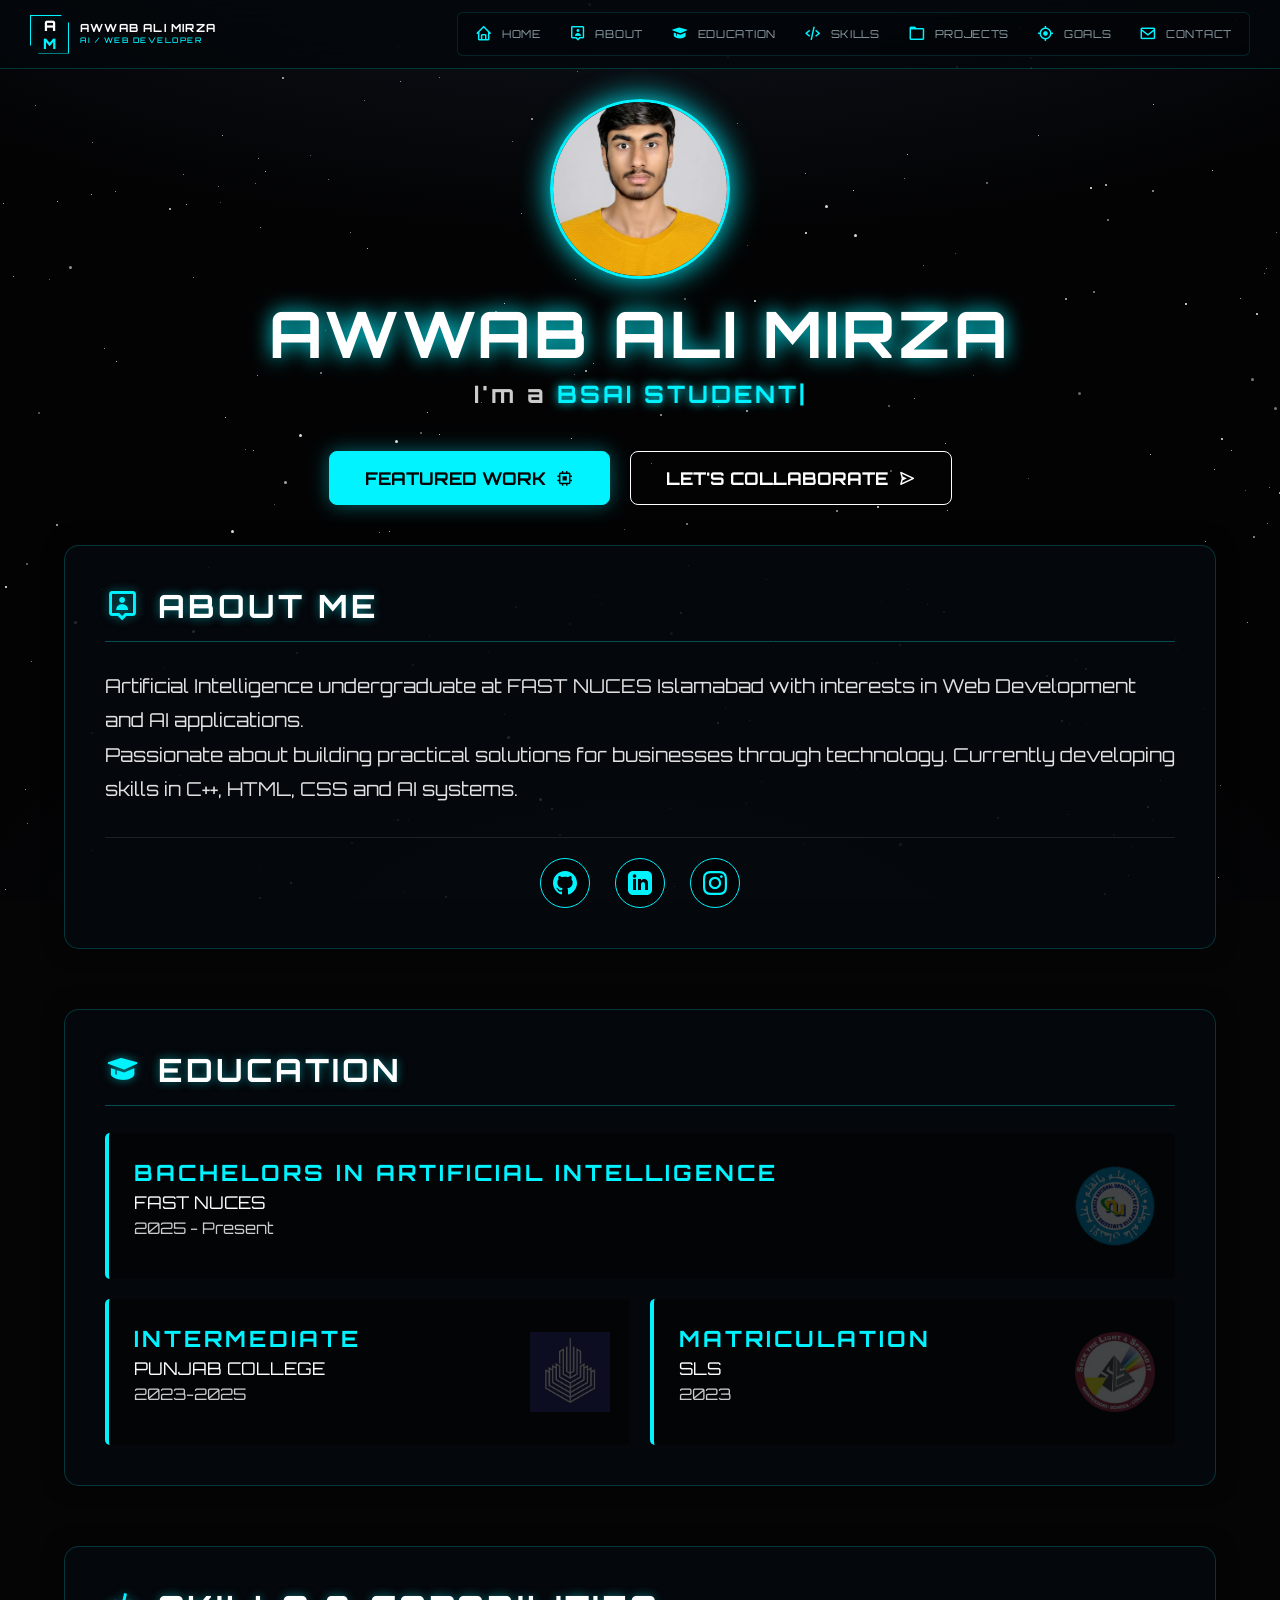
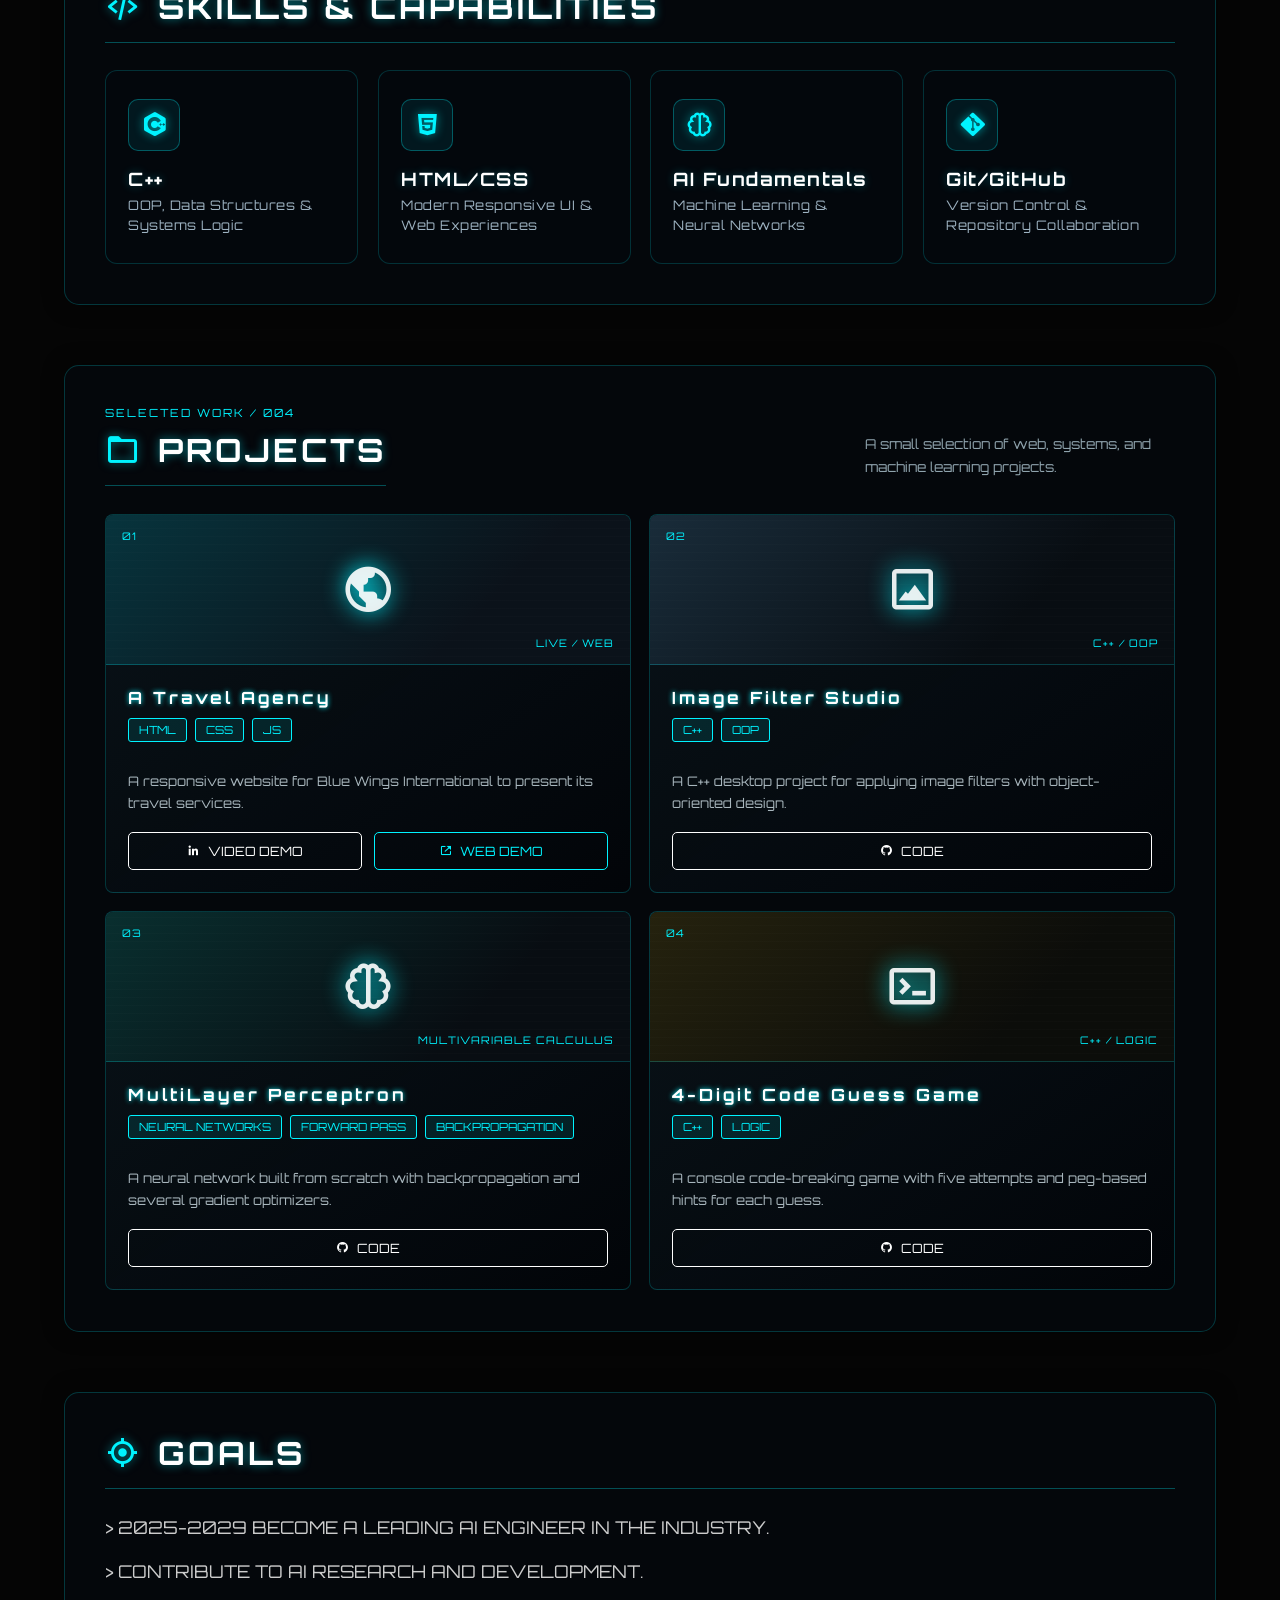
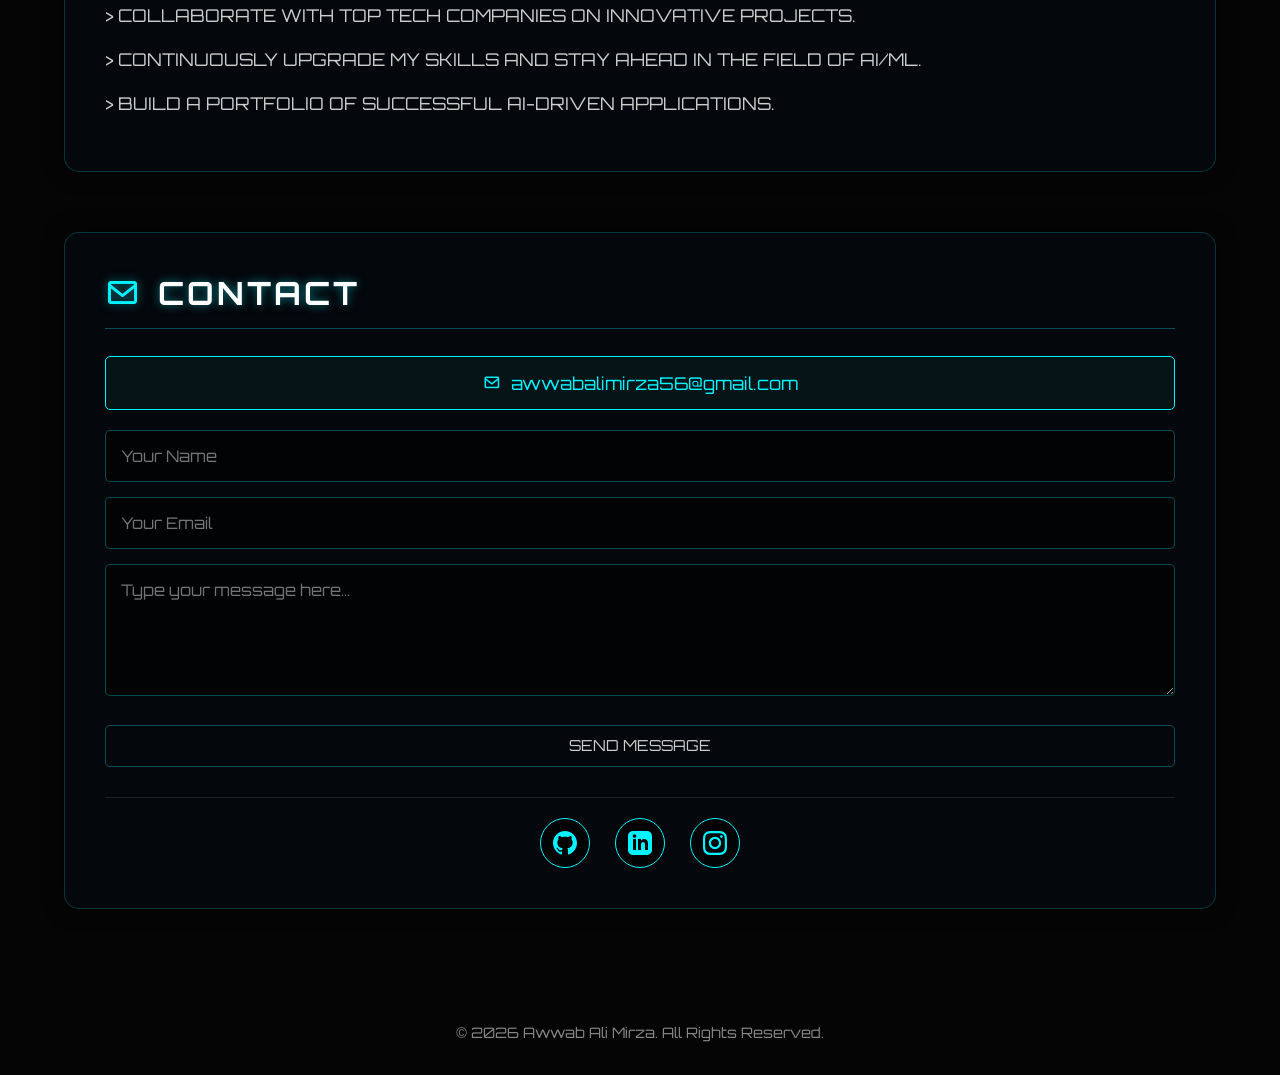
==== commit 30544fbe: "Refactor code structure for improved readability and maintainability" ====
--- a/index.html
+++ b/index.html
@@ -1,340 +1,320 @@
 <!doctype html>
 <html lang="en">
-  <head>
-    <meta charset="UTF-8" />
-    <meta name="viewport" content="width=device-width, initial-scale=1.0" />
-    <meta property="og:type" content="website" />
-    <meta property="og:url" content="https://awwabportfolio.tech/" />
-    <meta property="og:title" content="Awwab Ali Mirza - Front End Developer" />
-    <meta
-      property="og:description"
-      content="I AM AN ASPIRING AI ENGINEER AND COMPUTER SCIENTIST CURRENTLY PURSUING MY BACHELORS AT THE NATIONAL UNIVERSITY OF COMPUTER AND EMERGING SCIENCES."
-    />
-    <meta
-      property="og:image"
-      content="https://awwabportfolio.tech/preview.png"
-    />
-
-    <meta name="twitter:card" content="summary_large_image" />
-    <meta property="twitter:url" content="https://awwabportfolio.tech/" />
-    <meta
-      name="twitter:title"
-      content="Awwab Ali Mirza - Front End Developer"
-    />
-    <meta
-      name="twitter:description"
-      content="Portfolio of Awwab Ali Mirza, a Front End Developer specializing in immersive web experiences."
-    />
-    <meta
-      name="twitter:image"
-      content="https://awwabportfolio.tech/preview.png"
-    />
-    <title>Awwab's Portfolio</title>
-    <link rel="stylesheet" href="style.css" />
-    <link rel="icon" href="22.png" type="image/png" />
-    <link
-      href="https://fonts.googleapis.com/css2?family=Orbitron:wght@400;500;700;900&display=swap"
-      rel="stylesheet"
-    />
-    <link
-      href="https://unpkg.com/boxicons@2.1.4/css/boxicons.min.css"
-      rel="stylesheet"
-    />
-  </head>
-  <body>
-    <video muted loop playsinline preload="none" id="bg-video">
-      <source data-src="5.webm" type="video/webm" />
-      <source data-src="5.mp4" type="video/mp4" />
-    </video>
-    <div class="video-overlay"></div>
-    <header>
-      <img src="pf.jpeg" alt="Profile" class="profile-pic" />
-      <h1>AWWAB ALI MIRZA</h1>
-      <h2 class="subtitle">
-        I'm a <span class="typing-text"></span
-        ><span class="cursor-blink">|</span>
-      </h2>
-      <div class="hero-buttons">
-        <a href="#projects" class="hero-btn primary">
-          FEATURED WORK <i class="bx bx-chip"></i>
-        </a>
-        <a href="#contact" class="hero-btn secondary">
-          LET'S COLLABORATE <i class="bx bx-send"></i>
-        </a>
-      </div>
-    </header>
-    <nav>
+
+<head>
+  <meta charset="UTF-8" />
+  <meta name="viewport" content="width=device-width, initial-scale=1.0" />
+  <meta property="og:type" content="website" />
+  <meta property="og:url" content="https://awwabportfolio.tech/" />
+  <meta property="og:title" content="Awwab Ali Mirza - Front End Developer" />
+  <meta property="og:description"
+    content="I AM AN ASPIRING AI ENGINEER AND COMPUTER SCIENTIST CURRENTLY PURSUING MY BACHELORS AT THE NATIONAL UNIVERSITY OF COMPUTER AND EMERGING SCIENCES." />
+  <meta property="og:image" content="https://awwabportfolio.tech/preview.png" />
+
+  <meta name="twitter:card" content="summary_large_image" />
+  <meta property="twitter:url" content="https://awwabportfolio.tech/" />
+  <meta name="twitter:title" content="Awwab Ali Mirza - Front End Developer" />
+  <meta name="twitter:description"
+    content="Portfolio of Awwab Ali Mirza, a Front End Developer specializing in immersive web experiences." />
+  <meta name="twitter:image" content="https://awwabportfolio.tech/preview.png" />
+  <title>Awwab's Portfolio</title>
+  <link rel="stylesheet" href="style.css" />
+  <link rel="icon" href="22.png" type="image/png" />
+  <link href="https://fonts.googleapis.com/css2?family=Orbitron:wght@400;500;700;900&display=swap" rel="stylesheet" />
+  <link href="https://unpkg.com/boxicons@2.1.4/css/boxicons.min.css" rel="stylesheet" />
+</head>
+
+<body>
+  <!-- Rolls-Royce "starlight headliner" background: a dark sky
+         with layered twinkling points of light instead of the old
+         background video. Cheaper to render, always smooth. -->
+  <div class="starfield"></div>
+  <div class="stars" id="stars-small"></div>
+  <div class="stars" id="stars-medium"></div>
+  <div class="stars" id="stars-bright"></div>
+  <div class="shooting-star"></div>
+
+  <nav id="site-nav" aria-label="Main navigation">
+    <a href="#" class="nav-brand">
+      <span class="brand-mark">A<span>M</span></span>
+      <span class="brand-copy">AWWAB ALI MIRZA<small>AI / WEB DEVELOPER</small></span>
+    </a>
+    <div class="nav-links">
       <a href="#" class="mc-btn"><i class="bx bx-home"></i> HOME</a>
       <a href="#home" class="mc-btn"><i class="bx bx-user-pin"></i> ABOUT</a>
-      <a href="#education" class="mc-btn"
-        ><i class="bx bxs-graduation"></i> EDUCATION</a
-      >
+      <a href="#education" class="mc-btn"><i class="bx bxs-graduation"></i> EDUCATION</a>
       <a href="#skills" class="mc-btn"><i class="bx bx-code-alt"></i> SKILLS</a>
-      <a href="#projects" class="mc-btn"
-        ><i class="bx bx-folder"></i> PROJECTS</a
-      >
-      <a href="#goals" class="mc-btn"
-        ><i class="bx bx-target-lock"></i> GOALS</a
-      >
-      <a href="#contact" class="mc-btn"
-        ><i class="bx bx-envelope"></i> CONTACT</a
-      >
-    </nav>
-
-    <div class="container hidden-left" id="home">
-      <h2 class="section-title"><i class="bx bx-user-pin"></i> ABOUT ME</h2>
-      <p class="bio-text" id="typewriter-text"></p>
-      <div class="social-links">
-        <a
-          href="https://github.com/awwabalimirza"
-          target="_blank"
-          class="social-btn"
-        >
-          <svg viewBox="0 0 24 24">
-            <path
-              d="M12 0c-6.626 0-12 5.373-12 12 0 5.302 3.438 9.8 8.207 11.387.599.111.793-.261.793-.577v-2.234c-3.338.726-4.033-1.416-4.033-1.416-.546-1.387-1.333-1.756-1.333-1.756-1.089-.745.083-.729.083-.729 1.205.084 1.839 1.237 1.839 1.237 1.07 1.834 2.807 1.304 3.492.997.107-.775.418-1.305.762-1.604-2.665-.305-5.467-1.334-5.467-5.931 0-1.311.469-2.381 1.236-3.221-.124-.303-.535-1.524.117-3.176 0 0 1.008-.322 3.301 1.23.957-.266 1.983-.399 3.003-.404 1.02.005 2.047.138 3.006.404 2.291-1.552 3.297-1.23 3.297-1.23.653 1.653.242 2.874.118 3.176.77.84 1.235 1.911 1.235 3.221 0 4.609-2.807 5.624-5.479 5.921.43.372.823 1.102.823 2.222v3.293c0 .319.192.694.801.576 4.765-1.589 8.199-6.086 8.199-11.386 0-6.627-5.373-12-12-12z"
-            />
-          </svg>
-        </a>
-        <a
-          href="https://www.linkedin.com/in/awwab-ali-mirza-012435352/"
-          target="_blank"
-          class="social-btn"
-        >
-          <svg viewBox="0 0 24 24">
-            <path
-              d="M19 0h-14c-2.761 0-5 2.239-5 5v14c0 2.761 2.239 5 5 5h14c2.762 0 5-2.239 5-5v-14c0-2.761-2.238-5-5-5zm-11 19h-3v-11h3v11zm-1.5-12.268c-.966 0-1.75-.79-1.75-1.764s.784-1.764 1.75-1.764 1.75.79 1.75 1.764-.783 1.764-1.75 1.764zm13.5 12.268h-3v-5.604c0-3.368-4-3.113-4 0v5.604h-3v-11h3v1.765c1.396-2.586 7-2.777 7 2.476v6.759z"
-            />
-          </svg>
-        </a>
-        <a
-          href="https://www.instagram.com/awwabalimirza/"
-          target="_blank"
-          class="social-btn"
-        >
-          <svg viewBox="0 0 24 24">
-            <path
-              d="M12 2.163c3.204 0 3.584.012 4.85.07 3.252.148 4.771 1.691 4.919 4.919.058 1.265.069 1.645.069 4.849 0 3.205-.012 3.584-.069 4.849-.149 3.225-1.664 4.771-4.919 4.919-1.266.058-1.644.07-4.85.07-3.204 0-3.584-.012-4.849-.07-3.26-.149-4.771-1.699-4.919-4.92-.058-1.265-.07-1.644-.07-4.849 0-3.204.013-3.583.07-4.849.149-3.227 1.664-4.771 4.919-4.919 1.266-.057 1.645-.069 4.849-.069zm0-2.163c-3.259 0-3.667.014-4.947.072-4.358.2-6.78 2.618-6.98 6.98-.059 1.281-.073 1.689-.073 4.948 0 3.259.014 3.668.072 4.948.2 4.358 2.618 6.78 6.98 6.98 1.281.058 1.689.072 4.948.072 3.259 0 3.668-.014 4.948-.072 4.354-.2 6.782-2.618 6.979-6.98.059-1.28.073-1.689.073-4.948 0-3.259-.014-3.667-.072-4.947-.196-4.354-2.617-6.78-6.979-6.98-1.281-.059-1.69-.073-4.949-.073zm0 5.838c-3.403 0-6.162 2.759-6.162 6.162s2.759 6.163 6.162 6.163 6.162-2.759 6.162-6.163c0-3.403-2.759-6.162-6.162-6.162zm0 10.162c-2.209 0-4-1.79-4-4 0-2.209 1.791-4 4-4s4 1.791 4 4c0 2.21-1.791 4-4 4zm6.406-11.845c-.796 0-1.441.645-1.441 1.44s.645 1.44 1.441 1.44c.795 0 1.439-.645 1.439-1.44s-.644-1.44-1.439-1.44z"
-            />
-          </svg>
-        </a>
-      </div>
-    </div>
-
-    <div class="container hidden-left" id="education">
-      <h2 class="section-title"><i class="bx bxs-graduation"></i> EDUCATION</h2>
-      <div class="edu-box full-width hidden-left">
-        <h3 class="degree-title">BACHELORS IN ARTIFICIAL INTELLIGENCE</h3>
-        <p class="school-name">FAST NUCES</p>
-        <p style="color: #ccc; margin-top: 5px">2025 - Present</p>
-        <img src="1.png" class="edu-logo" alt="FAST Logo" />
-      </div>
-      <div class="edu-row">
-        <div class="edu-box half-width hidden-left">
-          <h3 class="degree-title">INTERMEDIATE</h3>
-          <p class="school-name">PUNJAB COLLEGE</p>
-          <p style="color: #ccc; margin-top: 5px">2023-2025</p>
-          <img src="3.png" class="edu-logo" alt="Punjab College Logo" />
-        </div>
-        <div class="edu-box half-width hidden-left delay-100">
-          <h3 class="degree-title">MATRICULATION</h3>
-          <p class="school-name">SLS</p>
-          <p style="color: #ccc; margin-top: 5px">2023</p>
-          <img src="0.png" class="edu-logo" alt="SLS Logo" />
-        </div>
-      </div>
-    </div>
-
-    <div class="container hidden-left" id="skills">
-      <h2 class="section-title">
-        <i class="bx bx-code-alt"></i> SKILLS AND CAPABILITIES
-      </h2>
-      <ul class="skill-list">
-        <li class="skill-item hidden-left">
-          <span style="color: var(--main-cyan)">HTML & CSS</span>
-          <span style="color: #fff">Level 64</span>
-        </li>
-        <li class="skill-item hidden-left delay-100">
-          <span style="color: var(--main-cyan)"
-            >Creative Developer/Designer</span
-          >
-          <span style="color: #fff">Level 45</span>
-        </li>
-        <li class="skill-item hidden-left delay-200">
-          <span style="color: var(--main-cyan)">C++</span>
-          <span style="color: #fff">Level 30</span>
-        </li>
-        <li class="skill-item hidden-left">
-          <span style="color: var(--main-cyan)">Problem Solver</span>
-          <span style="color: #fff">Level 99</span>
-        </li>
-      </ul>
-    </div>
-
-    <div class="container hidden-left" id="projects">
-      <h2 class="section-title"><i class="bx bx-folder"></i> PROJECTS</h2>
-      <div class="projects-wrapper">
-        <div class="game-card hidden-left">
-          <img src="indoor.png" alt="Tumble Pop" class="card-img" />
-          <div class="card-content">
-            <h3 class="card-title">An Indoor Cricket Facility</h3>
-            <div class="tech-stack">
-              <span class="tech-badge">HTML</span>
-              <span class="tech-badge">CSS</span>
-              <span class="tech-badge">JS</span>
-              <span class="tech-badge">SUPABASE</span>
-              <span class="tech-badge">VERCEL</span>
-            </div>
-            <p class="card-desc">
-              Built a website for a Indoor Cricket Facility so that they can
-              have a real-time booking system for their facility.
-            </p>
-            <div class="card-actions">
-              <a href="https://rooftopcricket.netlify.app/" class="access-btn"
-                ><i class="bx bx-play"></i> WEB DEMO</a
-              >
-            </div>
-          </div>
-        </div>
-        <div class="game-card hidden-left">
-          <img src="bw.png" alt="Tumble Pop" class="card-img" />
-          <div class="card-content">
-            <h3 class="card-title">A Travel Agency</h3>
-            <div class="tech-stack">
-              <span class="tech-badge">HTML</span>
-              <span class="tech-badge">CSS</span>
-              <span class="tech-badge">JS</span>
-            </div>
-            <p class="card-desc">
-              Built a website for a Travel agency named Blue Wings International
-              so that they can showcase their services on the web.
-            </p>
-            <div class="card-actions">
-              <a
-                href="https://www.linkedin.com/posts/awwabalimirza_i-created-a-website-for-a-travel-agency-named-ugcPost-7429597387951816704-Nii0?utm_source=share&utm_medium=member_desktop&rcm=ACoAAFf8JM4B1yEWEABsyKGO2b-4swyOxJA4gHY"
-                target="_blank"
-                class="access-btn code-btn"
-                ><i class="bx bxl-linkedin"></i> VIDEO DEMO</a
-              >
-              <a href="https://bluewingsinternational.online" class="access-btn"
-                ><i class="bx bx-play"></i> WEB DEMO</a
-              >
-            </div>
-          </div>
-        </div>
-        <div class="game-card hidden-left delay-100">
-          <img src="9.jpg" alt="Brick Breaker" class="card-img" />
-          <div class="card-content">
-            <h3 class="card-title">COMING SOON</h3>
-            <div class="card-actions">
-              <a
-                href="https://github.com/awwabalimirza"
-                target="_blank"
-                class="access-btn code-btn"
-                ><i class="bx bxl-github"></i> CODE</a
-              >
-              <a href="#" class="access-btn"><i class="bx bx-play"></i> DEMO</a>
-            </div>
-          </div>
-        </div>
-      </div>
-    </div>
-
-    <div class="container hidden-left" id="goals">
-      <h2 class="section-title"><i class="bx bx-target-lock"></i> GOALS</h2>
-      <p style="font-size: 1.1rem; color: #ccc">
-        > 2025-2029 BECOME A LEADING AI ENGINEER IN THE INDUSTRY.<br /><br />
-        > CONTRIBUTE TO AI RESEARCH AND DEVELOPMENT.<br /><br />
-        > COLLABORATE WITH TOP TECH COMPANIES ON INNOVATIVE PROJECTS.<br /><br />
-        > CONTINUOUSLY UPGRADE MY SKILLS AND STAY AHEAD IN THE FIELD OF
-        AI/ML.<br /><br />
-        > BUILD A PORTFOLIO OF SUCCESSFUL AI-DRIVEN APPLICATIONS.
-      </p>
-    </div>
-
-    <div class="container hidden-left" id="contact">
-      <h2 class="section-title"><i class="bx bx-envelope"></i> CONTACT</h2>
-      <div class="email-block">
-        <a href="mailto:awwabalimirza56@gmail.com" class="email-btn">
-          <i class="bx bx-envelope"></i> awwabalimirza56@gmail.com
-        </a>
-      </div>
-      <form
-        id="contact-form"
-        action="https://formspree.io/f/xnjjnwjo"
-        method="POST"
-      >
-        <input
-          type="text"
-          id="contact-name"
-          name="name"
-          class="mc-input"
-          placeholder="Your Name"
-          required
-        />
-        <input
-          type="email"
-          id="contact-email"
-          name="email"
-          class="mc-input"
-          placeholder="Your Email"
-          required
-        />
-        <textarea
-          id="contact-message"
-          name="message"
-          class="mc-input"
-          rows="5"
-          placeholder="Type your message here..."
-          required
-        ></textarea>
-        <button
-          type="submit"
-          class="mc-btn"
-          style="width: 100%; margin-top: 10px"
-        >
-          Send Message
-        </button>
-      </form>
-      <div class="social-links">
-        <a
-          href="https://github.com/awwabalimirza"
-          target="_blank"
-          class="social-btn"
-        >
-          <svg viewBox="0 0 24 24">
-            <path
-              d="M12 0c-6.626 0-12 5.373-12 12 0 5.302 3.438 9.8 8.207 11.387.599.111.793-.261.793-.577v-2.234c-3.338.726-4.033-1.416-4.033-1.416-.546-1.387-1.333-1.756-1.333-1.756-1.089-.745.083-.729.083-.729 1.205.084 1.839 1.237 1.839 1.237 1.07 1.834 2.807 1.304 3.492.997.107-.775.418-1.305.762-1.604-2.665-.305-5.467-1.334-5.467-5.931 0-1.311.469-2.381 1.236-3.221-.124-.303-.535-1.524.117-3.176 0 0 1.008-.322 3.301 1.23.957-.266 1.983-.399 3.003-.404 1.02.005 2.047.138 3.006.404 2.291-1.552 3.297-1.23 3.297-1.23.653 1.653.242 2.874.118 3.176.77.84 1.235 1.911 1.235 3.221 0 4.609-2.807 5.624-5.479 5.921.43.372.823 1.102.823 2.222v3.293c0 .319.192.694.801.576 4.765-1.589 8.199-6.086 8.199-11.386 0-6.627-5.373-12-12-12z"
-            />
-          </svg>
-        </a>
-        <a
-          href="https://www.linkedin.com/in/awwab-ali-mirza-012435352/"
-          target="_blank"
-          class="social-btn"
-        >
-          <svg viewBox="0 0 24 24">
-            <path
-              d="M19 0h-14c-2.761 0-5 2.239-5 5v14c0 2.761 2.239 5 5 5h14c2.762 0 5-2.239 5-5v-14c0-2.761-2.238-5-5-5zm-11 19h-3v-11h3v11zm-1.5-12.268c-.966 0-1.75-.79-1.75-1.764s.784-1.764 1.75-1.764 1.75.79 1.75 1.764-.783 1.764-1.75 1.764zm13.5 12.268h-3v-5.604c0-3.368-4-3.113-4 0v5.604h-3v-11h3v1.765c1.396-2.586 7-2.777 7 2.476v6.759z"
-            />
-          </svg>
-        </a>
-        <a
-          href="https://www.instagram.com/awwabalimirza/"
-          target="_blank"
-          class="social-btn"
-        >
-          <svg viewBox="0 0 24 24">
-            <path
-              d="M12 2.163c3.204 0 3.584.012 4.85.07 3.252.148 4.771 1.691 4.919 4.919.058 1.265.069 1.645.069 4.849 0 3.205-.012 3.584-.069 4.849-.149 3.225-1.664 4.771-4.919 4.919-1.266.058-1.644.07-4.85.07-3.204 0-3.584-.012-4.849-.07-3.26-.149-4.771-1.699-4.919-4.92-.058-1.265-.07-1.644-.07-4.849 0-3.204.013-3.583.07-4.849.149-3.227 1.664-4.771 4.919-4.919 1.266-.057 1.645-.069 4.849-.069zm0-2.163c-3.259 0-3.667.014-4.947.072-4.358.2-6.78 2.618-6.98 6.98-.059 1.281-.073 1.689-.073 4.948 0 3.259.014 3.668.072 4.948.2 4.358 2.618 6.78 6.98 6.98 1.281.058 1.689.072 4.948.072 3.259 0 3.668-.014 4.948-.072 4.354-.2 6.782-2.618 6.979-6.98.059-1.28.073-1.689.073-4.948 0-3.259-.014-3.667-.072-4.947-.196-4.354-2.617-6.78-6.979-6.98-1.281-.059-1.69-.073-4.949-.073zm0 5.838c-3.403 0-6.162 2.759-6.162 6.162s2.759 6.163 6.162 6.163 6.162-2.759 6.162-6.163c0-3.403-2.759-6.162-6.162-6.162zm0 10.162c-2.209 0-4-1.79-4-4 0-2.209 1.791-4 4-4s4 1.791 4 4c0 2.21-1.791 4-4 4zm6.406-11.845c-.796 0-1.441.645-1.441 1.44s.645 1.44 1.441 1.44c.795 0 1.439-.645 1.439-1.44s-.644-1.44-1.439-1.44z"
-            />
-          </svg>
-        </a>
-      </div>
-    </div>
-    <footer>
-      <p>© 2026 Awwab Ali Mirza. All Rights Reserved.</p>
-    </footer>
-    <script src="functions.js"></script>
-  </body>
-</html>
+      <a href="#projects" class="mc-btn"><i class="bx bx-folder"></i> PROJECTS</a>
+      <a href="#goals" class="mc-btn"><i class="bx bx-target-lock"></i> GOALS</a>
+      <a href="#contact" class="mc-btn"><i class="bx bx-envelope"></i> CONTACT</a>
+    </div>
+  </nav>
+
+  <header>
+    <img src="pf.jpeg" alt="Profile" class="profile-pic" />
+    <h1>AWWAB ALI MIRZA</h1>
+    <h2 class="subtitle">
+      I'm a <span class="typing-text"></span><span class="cursor-blink">|</span>
+    </h2>
+    <div class="hero-buttons">
+      <a href="#projects" class="hero-btn primary">
+        FEATURED WORK <i class="bx bx-chip"></i>
+      </a>
+      <a href="#contact" class="hero-btn secondary">
+        LET'S COLLABORATE <i class="bx bx-send"></i>
+      </a>
+    </div>
+  </header>
+
+  <div class="container hidden-left" id="home">
+    <h2 class="section-title"><i class="bx bx-user-pin"></i> ABOUT ME</h2>
+    <p class="bio-text" id="typewriter-text"></p>
+    <div class="social-links">
+      <a href="https://github.com/awwabalimirza" target="_blank" class="social-btn">
+        <svg viewBox="0 0 24 24">
+          <path
+            d="M12 0c-6.626 0-12 5.373-12 12 0 5.302 3.438 9.8 8.207 11.387.599.111.793-.261.793-.577v-2.234c-3.338.726-4.033-1.416-4.033-1.416-.546-1.387-1.333-1.756-1.333-1.756-1.089-.745.083-.729.083-.729 1.205.084 1.839 1.237 1.839 1.237 1.07 1.834 2.807 1.304 3.492.997.107-.775.418-1.305.762-1.604-2.665-.305-5.467-1.334-5.467-5.931 0-1.311.469-2.381 1.236-3.221-.124-.303-.535-1.524.117-3.176 0 0 1.008-.322 3.301 1.23.957-.266 1.983-.399 3.003-.404 1.02.005 2.047.138 3.006.404 2.291-1.552 3.297-1.23 3.297-1.23.653 1.653.242 2.874.118 3.176.77.84 1.235 1.911 1.235 3.221 0 4.609-2.807 5.624-5.479 5.921.43.372.823 1.102.823 2.222v3.293c0 .319.192.694.801.576 4.765-1.589 8.199-6.086 8.199-11.386 0-6.627-5.373-12-12-12z" />
+        </svg>
+      </a>
+      <a href="https://www.linkedin.com/in/awwab-ali-mirza-012435352/" target="_blank" class="social-btn">
+        <svg viewBox="0 0 24 24">
+          <path
+            d="M19 0h-14c-2.761 0-5 2.239-5 5v14c0 2.761 2.239 5 5 5h14c2.762 0 5-2.239 5-5v-14c0-2.761-2.238-5-5-5zm-11 19h-3v-11h3v11zm-1.5-12.268c-.966 0-1.75-.79-1.75-1.764s.784-1.764 1.75-1.764 1.75.79 1.75 1.764-.783 1.764-1.75 1.764zm13.5 12.268h-3v-5.604c0-3.368-4-3.113-4 0v5.604h-3v-11h3v1.765c1.396-2.586 7-2.777 7 2.476v6.759z" />
+        </svg>
+      </a>
+      <a href="https://www.instagram.com/awwabalimirza/" target="_blank" class="social-btn">
+        <svg viewBox="0 0 24 24">
+          <path
+            d="M12 2.163c3.204 0 3.584.012 4.85.07 3.252.148 4.771 1.691 4.919 4.919.058 1.265.069 1.645.069 4.849 0 3.205-.012 3.584-.069 4.849-.149 3.225-1.664 4.771-4.919 4.919-1.266.058-1.644.07-4.85.07-3.204 0-3.584-.012-4.849-.07-3.26-.149-4.771-1.699-4.919-4.92-.058-1.265-.07-1.644-.07-4.849 0-3.204.013-3.583.07-4.849.149-3.227 1.664-4.771 4.919-4.919 1.266-.057 1.645-.069 4.849-.069zm0-2.163c-3.259 0-3.667.014-4.947.072-4.358.2-6.78 2.618-6.98 6.98-.059 1.281-.073 1.689-.073 4.948 0 3.259.014 3.668.072 4.948.2 4.358 2.618 6.78 6.98 6.98 1.281.058 1.689.072 4.948.072 3.259 0 3.668-.014 4.948-.072 4.354-.2 6.782-2.618 6.979-6.98.059-1.28.073-1.689.073-4.948 0-3.259-.014-3.667-.072-4.947-.196-4.354-2.617-6.78-6.979-6.98-1.281-.059-1.69-.073-4.949-.073zm0 5.838c-3.403 0-6.162 2.759-6.162 6.162s2.759 6.163 6.162 6.163 6.162-2.759 6.162-6.163c0-3.403-2.759-6.162-6.162-6.162zm0 10.162c-2.209 0-4-1.79-4-4 0-2.209 1.791-4 4-4s4 1.791 4 4c0 2.21-1.791 4-4 4zm6.406-11.845c-.796 0-1.441.645-1.441 1.44s.645 1.44 1.441 1.44c.795 0 1.439-.645 1.439-1.44s-.644-1.44-1.439-1.44z" />
+        </svg>
+      </a>
+    </div>
+  </div>
+
+  <div class="container hidden-left" id="education">
+    <h2 class="section-title"><i class="bx bxs-graduation"></i> EDUCATION</h2>
+    <div class="edu-box full-width hidden-left">
+      <h3 class="degree-title">BACHELORS IN ARTIFICIAL INTELLIGENCE</h3>
+      <p class="school-name">FAST NUCES</p>
+      <p style="color: #ccc; margin-top: 5px">2025 - Present</p>
+      <img src="1.png" class="edu-logo" alt="FAST Logo" />
+    </div>
+    <div class="edu-row">
+      <div class="edu-box half-width hidden-left">
+        <h3 class="degree-title">INTERMEDIATE</h3>
+        <p class="school-name">PUNJAB COLLEGE</p>
+        <p style="color: #ccc; margin-top: 5px">2023-2025</p>
+        <img src="3.png" class="edu-logo" alt="Punjab College Logo" />
+      </div>
+      <div class="edu-box half-width hidden-left delay-100">
+        <h3 class="degree-title">MATRICULATION</h3>
+        <p class="school-name">SLS</p>
+        <p style="color: #ccc; margin-top: 5px">2023</p>
+        <img src="0.png" class="edu-logo" alt="SLS Logo" />
+      </div>
+    </div>
+  </div>
+
+  <div class="container hidden-left" id="skills">
+    <h2 class="section-title">
+      <i class="bx bx-code-alt"></i> SKILLS & CAPABILITIES
+    </h2>
+
+    <div class="skills-grid">
+      <div class="skill-card hidden-left">
+        <div class="skill-icon-wrap">
+          <i class="bx bxl-c-plus-plus"></i>
+        </div>
+        <div class="skill-details">
+          <h3 class="skill-name">C++</h3>
+          <p class="skill-desc">OOP, Data Structures & Systems Logic</p>
+        </div>
+      </div>
+
+      <div class="skill-card hidden-left delay-100">
+        <div class="skill-icon-wrap">
+          <i class="bx bxl-html5"></i>
+        </div>
+        <div class="skill-details">
+          <h3 class="skill-name">HTML/CSS</h3>
+          <p class="skill-desc">Modern Responsive UI & Web Experiences</p>
+        </div>
+      </div>
+
+      <div class="skill-card hidden-left delay-200">
+        <div class="skill-icon-wrap">
+          <i class="bx bx-brain"></i>
+        </div>
+        <div class="skill-details">
+          <h3 class="skill-name">AI Fundamentals</h3>
+          <p class="skill-desc">Machine Learning & Neural Networks</p>
+        </div>
+      </div>
+
+      <div class="skill-card hidden-left">
+        <div class="skill-icon-wrap">
+          <i class="bx bxl-git"></i>
+        </div>
+        <div class="skill-details">
+          <h3 class="skill-name">Git/GitHub</h3>
+          <p class="skill-desc">Version Control & Repository Collaboration</p>
+        </div>
+      </div>
+    </div>
+  </div>
+
+  <div class="container hidden-left" id="projects">
+    <div class="projects-heading">
+      <div>
+        <p class="section-kicker">SELECTED WORK / 004</p>
+        <h2 class="section-title"><i class="bx bx-folder"></i> PROJECTS</h2>
+      </div>
+      <p class="projects-intro">A small selection of web, systems, and machine learning projects.</p>
+    </div>
+    <div class="projects-wrapper">
+      <article class="project-card hidden-left">
+        <div class="project-visual travel-visual">
+          <span class="project-index">01</span>
+          <i class="bx bx-world"></i>
+          <span class="visual-label">LIVE / WEB</span>
+        </div>
+        <div class="card-content">
+          <h3 class="card-title">A Travel Agency</h3>
+          <div class="tech-stack">
+            <span class="tech-badge">HTML</span>
+            <span class="tech-badge">CSS</span>
+            <span class="tech-badge">JS</span>
+          </div>
+          <p class="card-desc">
+            A responsive website for Blue Wings International to present its travel services.
+          </p>
+          <div class="card-actions">
+            <a href="https://www.linkedin.com/posts/awwabalimirza_i-created-a-website-for-a-travel-agency-named-ugcPost-7429597387951816704-Nii0?utm_source=share&utm_medium=member_desktop&rcm=ACoAAFf8JM4B1yEWEABsyKGO2b-4swyOxJA4gHY"
+              target="_blank" class="access-btn code-btn"><i class="bx bxl-linkedin"></i> VIDEO DEMO</a>
+            <a href="https://bluewingsinternational.org" target="_blank" class="access-btn"><i class="bx bx-link-external"></i> WEB DEMO</a>
+          </div>
+        </div>
+      </article>
+      <article class="project-card hidden-left delay-100">
+        <div class="project-visual image-visual">
+          <span class="project-index">02</span>
+          <i class="bx bx-image-alt"></i>
+          <span class="visual-label">C++ / OOP</span>
+        </div>
+        <div class="card-content">
+          <h3 class="card-title">Image Filter Studio</h3>
+          <div class="tech-stack">
+            <span class="tech-badge">C++</span>
+            <span class="tech-badge">OOP</span>
+          </div>
+          <p class="card-desc">
+            A C++ desktop project for applying image filters with object-oriented design.
+          </p>
+          <div class="card-actions">
+            <a href="https://github.com/awwabalimirza/Image-Filter-Studio" target="_blank"
+              class="access-btn code-btn"><i class="bx bxl-github"></i> CODE</a>
+          </div>
+        </div>
+      </article>
+      <article class="project-card hidden-left">
+        <div class="project-visual ml-visual">
+          <span class="project-index">03</span>
+          <i class="bx bx-brain"></i>
+          <span class="visual-label">MULTIVARIABLE CALCULUS</span>
+        </div>
+        <div class="card-content">
+          <h3 class="card-title">MultiLayer Perceptron</h3>
+          <div class="tech-stack">
+            <span class="tech-badge">Neural Networks</span>
+            <span class="tech-badge">Forward Pass</span>
+            <span class="tech-badge">Backpropagation</span>
+          </div>
+          <p class="card-desc">
+            A neural network built from scratch with backpropagation and several gradient optimizers.
+          </p>
+          <div class="card-actions">
+            <a href="https://github.com/awwabalimirza/mvc-mlp-25I-0084" target="_blank" class="access-btn code-btn"><i
+                class="bx bxl-github"></i> CODE</a>
+          </div>
+        </div>
+      </article>
+      <article class="project-card hidden-left">
+        <div class="project-visual code-visual">
+          <span class="project-index">04</span>
+          <i class="bx bx-terminal"></i>
+          <span class="visual-label">C++ / LOGIC</span>
+        </div>
+        <div class="card-content">
+          <h3 class="card-title">4-Digit Code Guess Game</h3>
+          <div class="tech-stack">
+            <span class="tech-badge">C++</span>
+            <span class="tech-badge">Logic</span>
+          </div>
+          <p class="card-desc">
+            A console code-breaking game with five attempts and peg-based hints for each guess.
+          </p>
+          <div class="card-actions">
+            <a href="https://github.com/awwabalimirza/4-Digit-Code-Guess-Game" target="_blank"
+              class="access-btn code-btn"><i class="bx bxl-github"></i> CODE</a>
+          </div>
+        </div>
+      </article>
+    </div>
+  </div>
+
+  <div class="container hidden-left" id="goals">
+    <h2 class="section-title"><i class="bx bx-target-lock"></i> GOALS</h2>
+    <p style="font-size: 1.1rem; color: #ccc">
+      > 2025-2029 BECOME A LEADING AI ENGINEER IN THE INDUSTRY.<br /><br />
+      > CONTRIBUTE TO AI RESEARCH AND DEVELOPMENT.<br /><br />
+      > COLLABORATE WITH TOP TECH COMPANIES ON INNOVATIVE PROJECTS.<br /><br />
+      > CONTINUOUSLY UPGRADE MY SKILLS AND STAY AHEAD IN THE FIELD OF
+      AI/ML.<br /><br />
+      > BUILD A PORTFOLIO OF SUCCESSFUL AI-DRIVEN APPLICATIONS.
+    </p>
+  </div>
+
+  <div class="container hidden-left" id="contact">
+    <h2 class="section-title"><i class="bx bx-envelope"></i> CONTACT</h2>
+    <div class="email-block">
+      <a href="mailto:awwabalimirza56@gmail.com" class="email-btn">
+        <i class="bx bx-envelope"></i> awwabalimirza56@gmail.com
+      </a>
+    </div>
+    <form id="contact-form" action="https://formspree.io/f/xnjjnwjo" method="POST">
+      <input type="text" id="contact-name" name="name" class="mc-input" placeholder="Your Name" required />
+      <input type="email" id="contact-email" name="email" class="mc-input" placeholder="Your Email" required />
+      <textarea id="contact-message" name="message" class="mc-input" rows="5" placeholder="Type your message here..."
+        required></textarea>
+      <button type="submit" class="mc-btn" style="width: 100%; margin-top: 10px">
+        Send Message
+      </button>
+    </form>
+    <div class="social-links">
+      <a href="https://github.com/awwabalimirza" target="_blank" class="social-btn">
+        <svg viewBox="0 0 24 24">
+          <path
+            d="M12 0c-6.626 0-12 5.373-12 12 0 5.302 3.438 9.8 8.207 11.387.599.111.793-.261.793-.577v-2.234c-3.338.726-4.033-1.416-4.033-1.416-.546-1.387-1.333-1.756-1.333-1.756-1.089-.745.083-.729.083-.729 1.205.084 1.839 1.237 1.839 1.237 1.07 1.834 2.807 1.304 3.492.997.107-.775.418-1.305.762-1.604-2.665-.305-5.467-1.334-5.467-5.931 0-1.311.469-2.381 1.236-3.221-.124-.303-.535-1.524.117-3.176 0 0 1.008-.322 3.301 1.23.957-.266 1.983-.399 3.003-.404 1.02.005 2.047.138 3.006.404 2.291-1.552 3.297-1.23 3.297-1.23.653 1.653.242 2.874.118 3.176.77.84 1.235 1.911 1.235 3.221 0 4.609-2.807 5.624-5.479 5.921.43.372.823 1.102.823 2.222v3.293c0 .319.192.694.801.576 4.765-1.589 8.199-6.086 8.199-11.386 0-6.627-5.373-12-12-12z" />
+        </svg>
+      </a>
+      <a href="https://www.linkedin.com/in/awwab-ali-mirza-012435352/" target="_blank" class="social-btn">
+        <svg viewBox="0 0 24 24">
+          <path
+            d="M19 0h-14c-2.761 0-5 2.239-5 5v14c0 2.761 2.239 5 5 5h14c2.762 0 5-2.239 5-5v-14c0-2.761-2.238-5-5-5zm-11 19h-3v-11h3v11zm-1.5-12.268c-.966 0-1.75-.79-1.75-1.764s.784-1.764 1.75-1.764 1.75.79 1.75 1.764-.783 1.764-1.75 1.764zm13.5 12.268h-3v-5.604c0-3.368-4-3.113-4 0v5.604h-3v-11h3v1.765c1.396-2.586 7-2.777 7 2.476v6.759z" />
+        </svg>
+      </a>
+      <a href="https://www.instagram.com/awwabalimirza/" target="_blank" class="social-btn">
+        <svg viewBox="0 0 24 24">
+          <path
+            d="M12 2.163c3.204 0 3.584.012 4.85.07 3.252.148 4.771 1.691 4.919 4.919.058 1.265.069 1.645.069 4.849 0 3.205-.012 3.584-.069 4.849-.149 3.225-1.664 4.771-4.919 4.919-1.266.058-1.644.07-4.85.07-3.204 0-3.584-.012-4.849-.07-3.26-.149-4.771-1.699-4.919-4.92-.058-1.265-.07-1.644-.07-4.849 0-3.204.013-3.583.07-4.849.149-3.227 1.664-4.771 4.919-4.919 1.266-.057 1.645-.069 4.849-.069zm0-2.163c-3.259 0-3.667.014-4.947.072-4.358.2-6.78 2.618-6.98 6.98-.059 1.281-.073 1.689-.073 4.948 0 3.259.014 3.668.072 4.948.2 4.358 2.618 6.78 6.98 6.98 1.281.058 1.689.072 4.948.072 3.259 0 3.668-.014 4.948-.072 4.354-.2 6.782-2.618 6.979-6.98.059-1.28.073-1.689.073-4.948 0-3.259-.014-3.667-.072-4.947-.196-4.354-2.617-6.78-6.979-6.98-1.281-.059-1.69-.073-4.949-.073zm0 5.838c-3.403 0-6.162 2.759-6.162 6.162s2.759 6.163 6.162 6.163 6.162-2.759 6.162-6.163c0-3.403-2.759-6.162-6.162-6.162zm0 10.162c-2.209 0-4-1.79-4-4 0-2.209 1.791-4 4-4s4 1.791 4 4c0 2.21-1.791 4-4 4zm6.406-11.845c-.796 0-1.441.645-1.441 1.44s.645 1.44 1.441 1.44c.795 0 1.439-.645 1.439-1.44s-.644-1.44-1.439-1.44z" />
+        </svg>
+      </a>
+    </div>
+  </div>
+  <footer>
+    <p>© 2026 Awwab Ali Mirza. All Rights Reserved.</p>
+  </footer>
+  <script src="functions.js"></script>
+</body>
+
+</html>
--- a/style.css
+++ b/style.css
@@ -15,6 +15,7 @@
 .mc-btn,
 .social-btn,
 .game-card,
+.project-card,
 .access-btn,
 .email-btn,
 label,
@@ -41,6 +42,7 @@
       16 16,
     text !important;
 }
+
 :root {
   --bg-dark: #050505;
   --main-cyan: #00f3ff;
@@ -48,6 +50,7 @@
   --accent-white: #ffffff;
   --glass-bg: rgba(0, 20, 30, 0.7);
   --text-shadow: 0 0 10px rgba(0, 243, 255, 0.5);
+  --nav-height: 76px;
 }
 
 ::-webkit-scrollbar {
@@ -85,50 +88,204 @@
   letter-spacing: 3px;
 }
 
-#bg-video {
+/* ============================
+   STARLIGHT HEADLINER BACKGROUND
+   Pure CSS twinkling starfield — cheap to paint.
+   ============================ */
+.starfield {
   position: fixed;
-  right: 0;
-  bottom: 0;
-  min-width: 100%;
-  min-height: 100%;
+  inset: 0;
+  z-index: -3;
+  background:
+    radial-gradient(ellipse 120% 60% at 50% -10%, #10161f 0%, transparent 60%),
+    radial-gradient(ellipse 100% 80% at 50% 110%, #0a0d13 0%, transparent 55%),
+    #030304;
+}
+
+.stars {
+  position: fixed;
+  inset: 0;
   z-index: -2;
-  object-fit: cover;
+  width: 2px;
+  height: 2px;
+  border-radius: 50%;
+  background: transparent;
+  will-change: opacity;
+  pointer-events: none;
+}
+#stars-small {
+  width: 1px;
+  height: 1px;
+  animation: twinkle 4.5s ease-in-out infinite;
+}
+#stars-medium {
+  width: 2px;
+  height: 2px;
+  animation: twinkle 6s ease-in-out infinite 1.2s;
+}
+#stars-bright {
+  width: 3px;
+  height: 3px;
+  animation: twinkle 5.2s ease-in-out infinite 2.4s;
+}
+
+@keyframes twinkle {
+  0%,
+  100% {
+    opacity: 0.3;
+  }
+  50% {
+    opacity: 1;
+  }
+}
+
+.shooting-star {
+  position: fixed;
+  top: 16%;
+  left: -6%;
+  width: 3px;
+  height: 3px;
+  border-radius: 50%;
+  background: #fff;
+  box-shadow:
+    0 0 6px 2px rgba(255, 255, 255, 0.9),
+    0 0 24px 5px rgba(0, 243, 255, 0.35);
   opacity: 0;
-  transition: opacity 0.8s ease-in;
-}
-body.video-loaded #bg-video {
-  opacity: 1;
-}
-.video-overlay {
+  z-index: -1;
+  pointer-events: none;
+  animation: shoot 12s linear infinite;
+}
+@keyframes shoot {
+  0% {
+    transform: translate(0, 0);
+    opacity: 0;
+  }
+  2% {
+    opacity: 1;
+  }
+  11% {
+    transform: translate(75vw, 34vh);
+    opacity: 0;
+  }
+  100% {
+    opacity: 0;
+  }
+}
+
+@media (prefers-reduced-motion: reduce) {
+  #stars-small,
+  #stars-medium,
+  #stars-bright,
+  .shooting-star {
+    animation: none;
+  }
+}
+
+body {
+  margin: 0;
+  padding: 0;
+  padding-top: var(--nav-height);
+  color: white;
+  display: flex;
+  flex-direction: column;
+  align-items: center;
+  min-height: 100vh;
+  overflow-x: hidden;
+}
+
+/* ============================
+   TOP NAVIGATION BAR
+   ============================ */
+#site-nav {
   position: fixed;
   top: 0;
   left: 0;
   width: 100%;
-  height: 100%;
-  background: rgba(0, 5, 10, 0.6);
-  z-index: -1;
-}
-
-body {
-  margin: 0;
-  padding: 0;
-  color: white;
+  z-index: 1000;
+  display: flex;
+  align-items: center;
+  justify-content: space-between;
+  gap: 28px;
+  padding: 12px 30px;
+  background: rgba(3, 7, 11, 0.78);
+  backdrop-filter: blur(18px);
+  -webkit-backdrop-filter: blur(14px);
+  border-bottom: 1px solid rgba(0, 243, 255, 0.2);
+  transition:
+    background 0.3s ease,
+    border-color 0.3s ease,
+    box-shadow 0.3s ease;
+}
+#site-nav.scrolled {
+  background: rgba(3, 4, 6, 0.92);
+  border-bottom-color: rgba(0, 243, 255, 0.3);
+  box-shadow: 0 8px 30px rgba(0, 0, 0, 0.5);
+}
+
+.nav-brand {
+  display: flex;
+  align-items: center;
+  color: #fff;
+  text-decoration: none;
+  flex-shrink: 0;
+  gap: 11px;
+}
+.brand-mark {
+  width: 39px;
+  height: 39px;
+  display: grid;
+  place-items: center;
+  border: 1px solid var(--main-cyan);
+  color: #fff;
+  font-size: 0.9rem;
+  font-weight: 900;
+  letter-spacing: 0;
+  line-height: 1;
+  box-shadow: 0 0 15px rgba(0, 243, 255, 0.2), inset 0 0 12px rgba(0, 243, 255, 0.08);
+  clip-path: polygon(0 0, 78% 0, 100% 22%, 100% 100%, 22% 100%, 0 78%);
+}
+.brand-mark span {
+  color: var(--main-cyan);
+}
+.brand-copy {
   display: flex;
   flex-direction: column;
-  align-items: center;
-  min-height: 100vh;
-  overflow-x: hidden;
+  gap: 3px;
+  font-size: 0.7rem;
+  font-weight: 700;
+  letter-spacing: 1.2px;
+  line-height: 1;
+  white-space: nowrap;
+}
+.brand-copy small {
+  color: var(--main-cyan);
+  font-size: 0.48rem;
+  font-weight: 500;
+  letter-spacing: 1.5px;
+}
+
+.nav-links {
+  display: flex;
+  align-items: center;
+  gap: 2px;
+  flex-wrap: wrap;
+  justify-content: flex-end;
+  padding: 4px;
+  border: 1px solid rgba(0, 243, 255, 0.13);
+  background: rgba(0, 0, 0, 0.22);
+  border-radius: 6px;
 }
 
 header {
   text-align: center;
-  margin-top: 60px;
+  margin-top: 30px;
   margin-bottom: 40px;
   position: relative;
   display: flex;
   flex-direction: column;
   align-items: center;
   width: 100%;
+  max-width: 1300px;
   padding: 0 15px;
 }
 
@@ -231,42 +388,17 @@
   transform: translateY(-3px);
 }
 
-nav {
-  display: flex;
-  gap: 10px;
-  margin-bottom: 50px;
-  flex-wrap: wrap;
-  justify-content: center;
-  position: sticky;
-  top: 0;
-  z-index: 1000;
-  width: 100%;
-  padding: 15px 10px;
-  background: transparent;
-  backdrop-filter: none;
-  border-bottom: 1px solid transparent;
-  transition: all 0.4s ease-in-out;
-}
-
-nav.scrolled {
-  background: var(--glass-bg);
-  backdrop-filter: blur(15px);
-  -webkit-backdrop-filter: blur(15px);
-  border-bottom: 1px solid rgba(0, 243, 255, 0.3);
-  box-shadow: 0 5px 20px rgba(0, 0, 0, 0.5);
-}
-
 .mc-btn {
   background-color: transparent;
   border: 1px solid rgba(0, 243, 255, 0.3);
   color: #ccc;
   text-decoration: none;
-  font-size: 1rem;
+  font-size: 0.95rem;
   text-align: center;
   transition: all 0.3s;
-  flex: 1 1 auto;
-  min-width: 120px;
-  height: 45px;
+  flex: 0 0 auto;
+  min-width: 110px;
+  height: 42px;
   padding: 0 10px;
   display: inline-flex;
   align-items: center;
@@ -277,9 +409,46 @@
   text-transform: uppercase;
 }
 
+.nav-links .mc-btn {
+  position: relative;
+  min-width: auto;
+  height: 34px;
+  padding: 0 12px;
+  border: 1px solid transparent;
+  border-radius: 3px;
+  color: #91a3ab;
+  font-size: 0.68rem;
+  letter-spacing: 0.7px;
+  transition: color 0.25s ease, background 0.25s ease, border-color 0.25s ease;
+}
+.nav-links .mc-btn::before {
+  content: "";
+  position: absolute;
+  bottom: -5px;
+  left: 50%;
+  width: 0;
+  height: 2px;
+  background: var(--main-cyan);
+  box-shadow: 0 0 8px var(--main-cyan);
+  transform: translateX(-50%);
+  transition: width 0.25s ease;
+}
+.nav-links .mc-btn:hover,
+.nav-links .mc-btn:focus-visible {
+  color: #fff;
+  background: rgba(0, 243, 255, 0.08);
+  border-color: rgba(0, 243, 255, 0.3);
+  box-shadow: none;
+  outline: none;
+}
+.nav-links .mc-btn:hover::before,
+.nav-links .mc-btn:focus-visible::before {
+  width: 55%;
+}
+
 .mc-btn i {
   color: var(--main-cyan);
-  font-size: 1.2rem;
+  font-size: 1.1rem;
 }
 .mc-btn:hover {
   background-color: rgba(0, 243, 255, 0.1);
@@ -288,17 +457,23 @@
   box-shadow: 0 0 15px rgba(0, 243, 255, 0.4);
 }
 
+/* ============================
+   SCROLL-REVEAL ANIMATION
+   Lightweight: opacity + translateY only (no blur).
+   GPU-composited, no paint-heavy filter operations.
+   ============================ */
 .hidden-left {
   opacity: 0;
-  filter: blur(15px);
-  transform: translateX(-150px);
-  transition: all 1.2s cubic-bezier(0.19, 1, 0.22, 1);
+  transform: translateY(30px);
+  transition:
+    opacity 0.6s cubic-bezier(0.25, 0.46, 0.45, 0.94),
+    transform 0.6s cubic-bezier(0.25, 0.46, 0.45, 0.94);
+  will-change: opacity, transform;
 }
 
 .show-element {
   opacity: 1;
-  filter: blur(0);
-  transform: translateX(0);
+  transform: translateY(0);
 }
 
 .delay-100 {
@@ -308,25 +483,20 @@
   transition-delay: 200ms;
 }
 
+/* Containers — wider to support 3-column project grid */
 .container {
   width: 90%;
-  max-width: 1000px;
-  background: var(--glass-bg);
-  backdrop-filter: blur(10px);
+  max-width: 1300px;
+  background: rgba(5, 9, 13, 0.86);
   border: 1px solid rgba(0, 243, 255, 0.2);
   padding: 40px;
   margin-bottom: 60px;
   border-radius: 15px;
-  transition: all 0.3s ease;
+  transition:
+    border-color 0.3s ease,
+    box-shadow 0.3s ease;
   box-shadow: 0 0 20px rgba(0, 0, 0, 0.5);
-}
-.container.hidden-left,
-.container.show-element {
-  transition:
-    all 1s ease-out,
-    transform 1.2s cubic-bezier(0.19, 1, 0.22, 1),
-    opacity 1.2s ease,
-    filter 1.2s ease;
+  scroll-margin-top: calc(var(--nav-height) + 20px);
 }
 
 .container:hover {
@@ -415,88 +585,238 @@
   margin: 0;
 }
 
-.skill-list {
-  list-style: none;
-  padding: 0;
-  font-size: 1.1rem;
-}
-.skill-item {
-  margin-bottom: 15px;
-  display: flex;
+/* ============================
+   SKILLS & CAPABILITIES — 4 Core Competencies
+   ============================ */
+.skills-grid {
+  display: grid;
+  grid-template-columns: repeat(4, 1fr);
+  gap: 20px;
+}
+
+.skill-card {
+  position: relative;
+  background: rgba(4, 8, 14, 0.7);
+  border: 1px solid rgba(0, 243, 255, 0.18);
+  border-radius: 12px;
+  padding: 28px 22px;
+  display: flex;
+  flex-direction: column;
+  align-items: flex-start;
+  gap: 16px;
+  overflow: hidden;
+  transition:
+    transform 0.3s cubic-bezier(0.25, 0.46, 0.45, 0.94),
+    border-color 0.3s ease,
+    box-shadow 0.3s ease,
+    background 0.3s ease;
+}
+
+.skill-card::before {
+  content: "";
+  position: absolute;
+  top: 0;
+  left: 0;
+  right: 0;
+  height: 2px;
+  background: linear-gradient(90deg, transparent, var(--main-cyan), transparent);
+  opacity: 0;
+  transition: opacity 0.3s ease;
+}
+
+.skill-card:hover {
+  transform: translateY(-5px);
+  border-color: var(--main-cyan);
+  box-shadow: 0 10px 30px rgba(0, 243, 255, 0.18);
+  background: rgba(0, 243, 255, 0.04);
+}
+
+.skill-card:hover::before {
+  opacity: 1;
+}
+
+.skill-icon-wrap {
+  width: 52px;
+  height: 52px;
+  border-radius: 10px;
+  background: rgba(0, 243, 255, 0.08);
+  border: 1px solid rgba(0, 243, 255, 0.3);
+  display: flex;
+  align-items: center;
+  justify-content: center;
+  transition: all 0.3s ease;
+}
+
+.skill-icon-wrap i {
+  font-size: 1.8rem;
+  color: var(--main-cyan);
+  text-shadow: 0 0 10px rgba(0, 243, 255, 0.6);
+  transition: transform 0.3s ease;
+}
+
+.skill-card:hover .skill-icon-wrap {
+  background: var(--main-cyan);
+  border-color: var(--main-cyan);
+  box-shadow: 0 0 20px rgba(0, 243, 255, 0.5);
+}
+
+.skill-card:hover .skill-icon-wrap i {
+  color: #050505;
+  text-shadow: none;
+  transform: scale(1.1);
+}
+
+.skill-details {
+  display: flex;
+  flex-direction: column;
+  gap: 6px;
+}
+
+.skill-name {
+  color: #ffffff;
+  font-size: 1.15rem;
+  font-weight: 700;
+  margin: 0;
+  letter-spacing: 1.5px;
+  text-shadow: 0 0 8px rgba(0, 243, 255, 0.3);
+}
+
+.skill-desc {
+  color: #9eb3c2;
+  font-size: 0.82rem;
+  line-height: 1.5;
+  margin: 0;
+  letter-spacing: 0.5px;
+}
+
+/* ============================
+   PROJECTS — selected work grid
+   ============================ */
+.projects-heading {
+  display: flex;
+  align-items: flex-end;
   justify-content: space-between;
-  padding: 15px;
-  background: rgba(0, 0, 0, 0.3);
-  border-radius: 5px;
-  border: 1px solid rgba(255, 255, 255, 0.05);
-}
-
+  gap: 32px;
+  margin-bottom: 28px;
+}
+.projects-heading .section-title { margin-bottom: 0; }
+.section-kicker {
+  color: var(--main-cyan);
+  font-size: 0.7rem;
+  letter-spacing: 2px;
+  margin: 0 0 10px;
+}
+.projects-intro {
+  max-width: 310px;
+  color: #8fa3ad;
+  font-size: 0.85rem;
+  line-height: 1.7;
+  margin: 0 0 8px;
+}
 .projects-wrapper {
-  display: flex;
-  flex-wrap: wrap;
-  gap: 25px;
-  justify-content: space-between;
-}
-.game-card {
-  background-color: rgba(0, 0, 0, 0.6);
+  display: grid;
+  grid-template-columns: repeat(2, minmax(0, 1fr));
+  gap: 18px;
+}
+
+.project-card {
+  background: linear-gradient(145deg, rgba(10, 20, 27, 0.92), rgba(2, 5, 8, 0.9));
   border: 1px solid rgba(0, 243, 255, 0.2);
-  border-radius: 10px;
-  width: 48%;
-  min-width: 300px;
+  border-radius: 8px;
   display: flex;
   flex-direction: column;
   overflow: hidden;
-  transition: all 0.3s;
-}
-.game-card:hover {
-  transform: translateY(-5px);
+  transition:
+    transform 0.3s ease,
+    border-color 0.3s ease,
+    box-shadow 0.3s ease;
+}
+.project-card:hover {
+  transform: translateY(-4px);
   border-color: var(--main-cyan);
-  box-shadow: 0 0 20px rgba(0, 243, 255, 0.2);
-}
+  box-shadow: 0 14px 32px rgba(0, 243, 255, 0.12);
+}
+.project-visual {
+  min-height: 150px;
+  position: relative;
+  display: flex;
+  align-items: center;
+  justify-content: center;
+  overflow: hidden;
+  border-bottom: 1px solid rgba(0, 243, 255, 0.2);
+  background-color: #071116;
+}
+.project-visual::after {
+  content: "";
+  position: absolute;
+  inset: 0;
+  background: repeating-linear-gradient(0deg, transparent 0 7px, rgba(255, 255, 255, 0.025) 8px);
+  pointer-events: none;
+}
+.travel-visual { background: linear-gradient(135deg, #07343d, #0b121a 70%); }
+.image-visual { background: linear-gradient(135deg, #192c3a, #080d12 70%); }
+.ml-visual { background: linear-gradient(135deg, #092f2f, #080d12 70%); }
+.code-visual { background: linear-gradient(135deg, #25220e, #0c0d0a 70%); }
+.project-visual i {
+  color: rgba(255, 255, 255, 0.9);
+  font-size: 3.4rem;
+  text-shadow: 0 0 22px var(--main-cyan);
+}
+.project-index,
+.visual-label {
+  position: absolute;
+  color: var(--main-cyan);
+  font-size: 0.65rem;
+  letter-spacing: 1px;
+  z-index: 1;
+}
+.project-index { top: 14px; left: 16px; }
+.visual-label { right: 16px; bottom: 14px; }
 .card-img {
   width: 100%;
-  height: auto;
+  height: 180px;
   object-fit: cover;
   border-bottom: 1px solid rgba(0, 243, 255, 0.2);
   opacity: 0.8;
-  transition: 0.3s;
-}
-.game-card:hover .card-img {
+  transition: opacity 0.3s;
+}
+.project-card:hover .card-img {
   opacity: 1;
 }
 
 .card-content {
-  padding: 25px;
+  padding: 22px;
   display: flex;
   flex-direction: column;
   flex-grow: 1;
 }
 .card-title {
   color: #fff;
-  font-size: 1.4rem;
+  font-size: 1.05rem;
   margin: 0 0 10px 0;
   text-shadow: 0 0 5px var(--main-cyan);
 }
 .card-desc {
-  color: #aaa;
-  font-size: 0.95rem;
-  line-height: 1.5;
-  margin-bottom: 20px;
+  color: #a8b6bd;
+  font-size: 0.82rem;
+  line-height: 1.65;
+  margin-bottom: 18px;
   flex-grow: 1;
 }
 
 .tech-stack {
   display: flex;
   flex-wrap: wrap;
-  gap: 10px;
-  margin-bottom: 20px;
+  gap: 8px;
+  margin-bottom: 16px;
 }
 .tech-badge {
   background: rgba(0, 243, 255, 0.1);
   border: 1px solid var(--main-cyan);
   color: var(--main-cyan);
-  padding: 5px 12px;
-  font-size: 0.8rem;
-  border-radius: 4px;
+  padding: 4px 10px;
+  font-size: 0.7rem;
+  border-radius: 3px;
   text-transform: uppercase;
   cursor: default;
   transition: all 0.3s ease;
@@ -509,7 +829,7 @@
 
 .card-actions {
   display: flex;
-  gap: 15px;
+  gap: 12px;
   margin-top: auto;
 }
 .access-btn {
@@ -518,13 +838,13 @@
   justify-content: center;
   gap: 8px;
   flex: 1;
-  padding: 12px;
+  padding: 10px;
   text-align: center;
   border: 1px solid var(--main-cyan);
   color: var(--main-cyan);
   text-decoration: none;
   border-radius: 5px;
-  font-size: 0.9rem;
+  font-size: 0.8rem;
   background: transparent;
   transition: all 0.3s;
 }
@@ -630,7 +950,41 @@
   margin-top: 40px;
 }
 
+/* ============================
+   RESPONSIVE — Tablet (≤1024px): 2 columns
+   ============================ */
+@media screen and (max-width: 1024px) {
+  .projects-wrapper {
+    grid-template-columns: repeat(2, 1fr);
+  }
+  .skills-grid {
+    grid-template-columns: repeat(2, 1fr);
+    gap: 16px;
+  }
+}
+
+/* ============================
+   RESPONSIVE — Mobile (≤768px): 1 column
+   ============================ */
 @media screen and (max-width: 768px) {
+  #site-nav {
+    padding: 12px 16px;
+    flex-wrap: wrap;
+    row-gap: 10px;
+  }
+  .brand-copy {
+    font-size: 0.62rem;
+  }
+  .brand-copy small {
+    font-size: 0.42rem;
+  }
+  .nav-links {
+    width: 100%;
+    justify-content: center;
+    gap: 1px;
+    padding: 3px;
+  }
+
   h1 {
     font-size: 8.5vw;
     white-space: nowrap;
@@ -653,19 +1007,21 @@
     width: 95%;
     padding: 20px;
   }
+  .projects-heading {
+    align-items: flex-start;
+    flex-direction: column;
+    gap: 4px;
+  }
+  .projects-intro {
+    max-width: 100%;
+    margin-bottom: 12px;
+  }
   .hero-buttons {
     flex-direction: column;
     width: 100%;
   }
   .hero-btn {
     width: 100%;
-  }
-
-  nav {
-    width: 100%;
-    padding: 10px 5px;
-    gap: 5px;
-    justify-content: center;
   }
 
   .mc-btn {
@@ -676,23 +1032,46 @@
     padding: 0 5px;
     height: 40px;
   }
+  .nav-links .mc-btn {
+    height: 32px;
+    padding: 0 8px;
+    font-size: 0.62rem;
+  }
 
   .projects-wrapper {
-    flex-direction: column;
-  }
-  .game-card {
-    width: 100%;
-  }
+    grid-template-columns: 1fr;
+  }
+  .card-img {
+    height: 200px;
+  }
+
   .edu-row {
     flex-direction: column;
   }
 
-  .skill-item {
-    flex-direction: row;
-    white-space: nowrap;
-    font-size: 0.75rem;
-    padding: 15px 10px;
-  }
+  .skills-grid {
+    grid-template-columns: repeat(2, 1fr);
+    gap: 14px;
+  }
+
+  .skill-card {
+    padding: 18px 16px;
+    gap: 12px;
+  }
+  .skill-icon-wrap {
+    width: 44px;
+    height: 44px;
+  }
+  .skill-icon-wrap i {
+    font-size: 1.5rem;
+  }
+  .skill-name {
+    font-size: 1rem;
+  }
+  .skill-desc {
+    font-size: 0.78rem;
+  }
+
   .access-btn {
     white-space: nowrap;
     font-size: 12px;
@@ -703,3 +1082,15 @@
     gap: 5px;
   }
 }
+
+@media screen and (max-width: 540px) {
+  .skills-grid {
+    grid-template-columns: 1fr;
+  }
+  .skill-card {
+    flex-direction: row;
+    align-items: center;
+    padding: 16px 18px;
+    gap: 16px;
+  }
+}
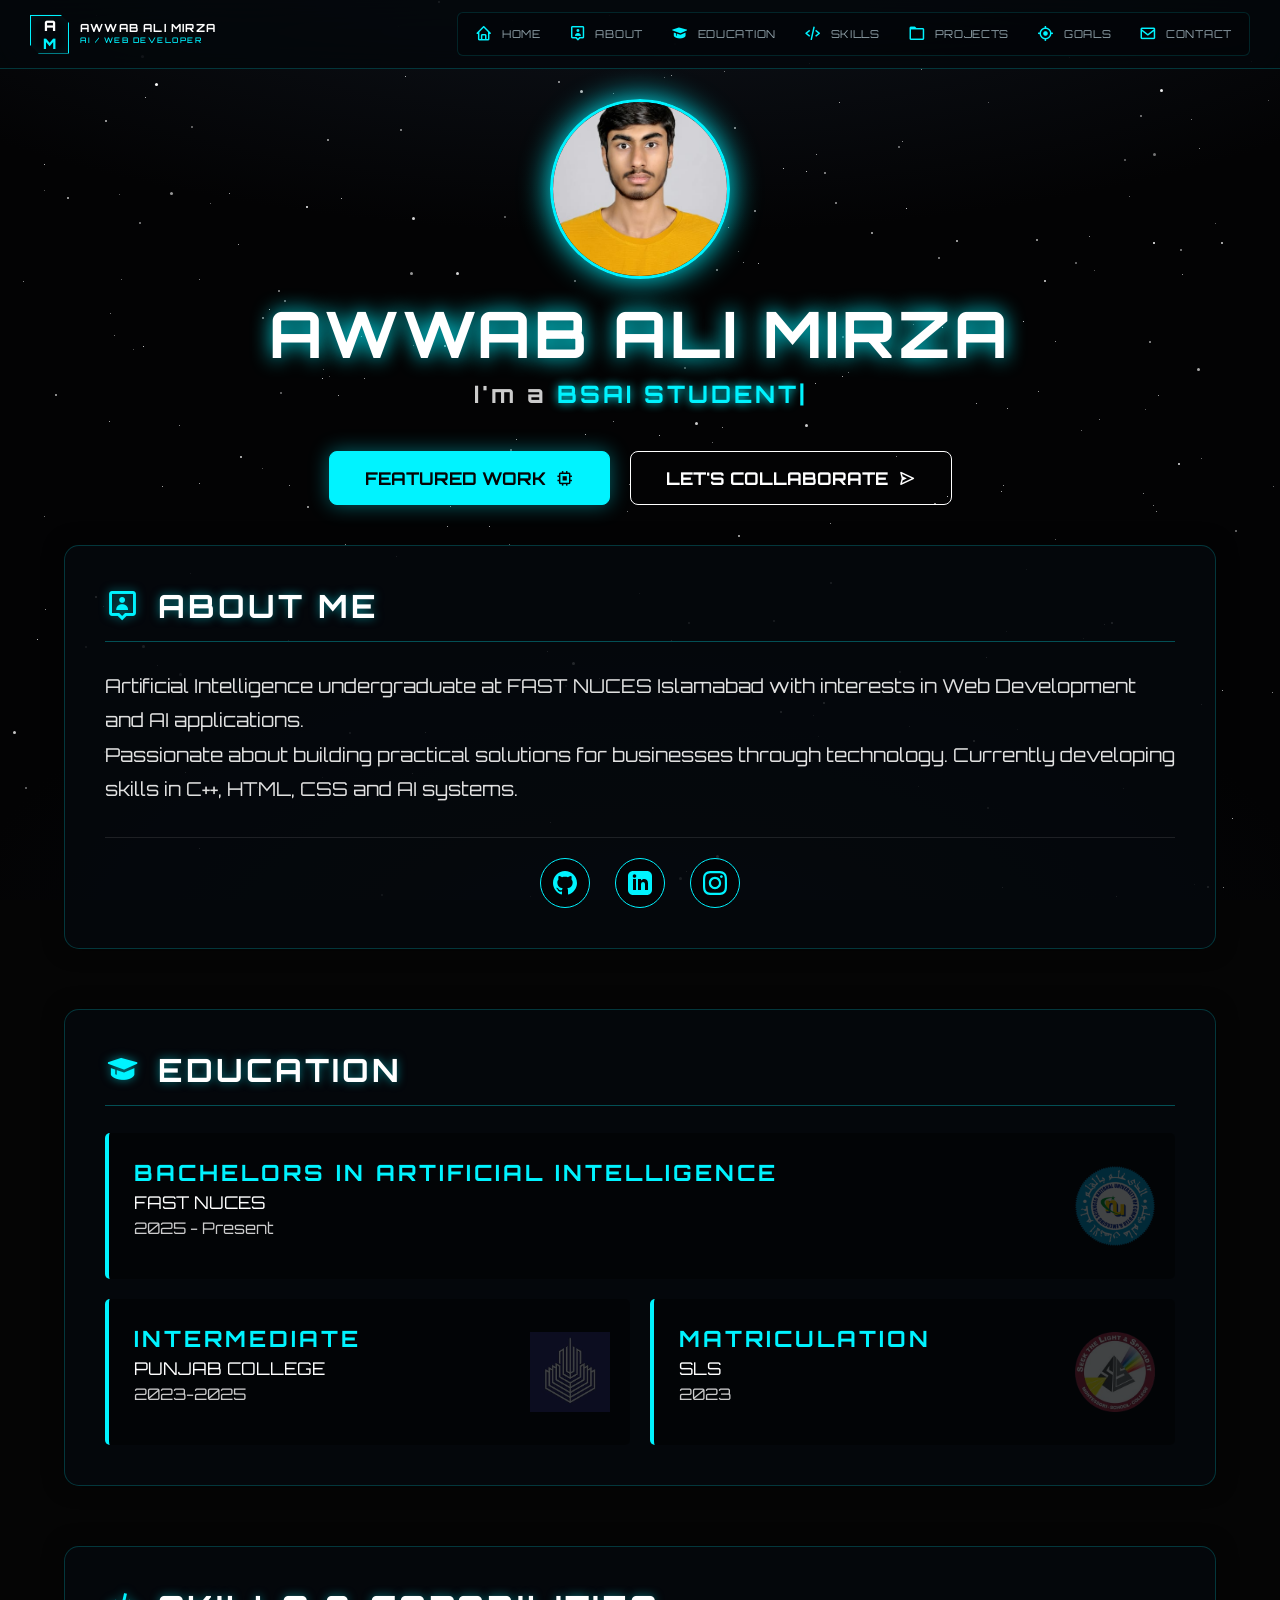
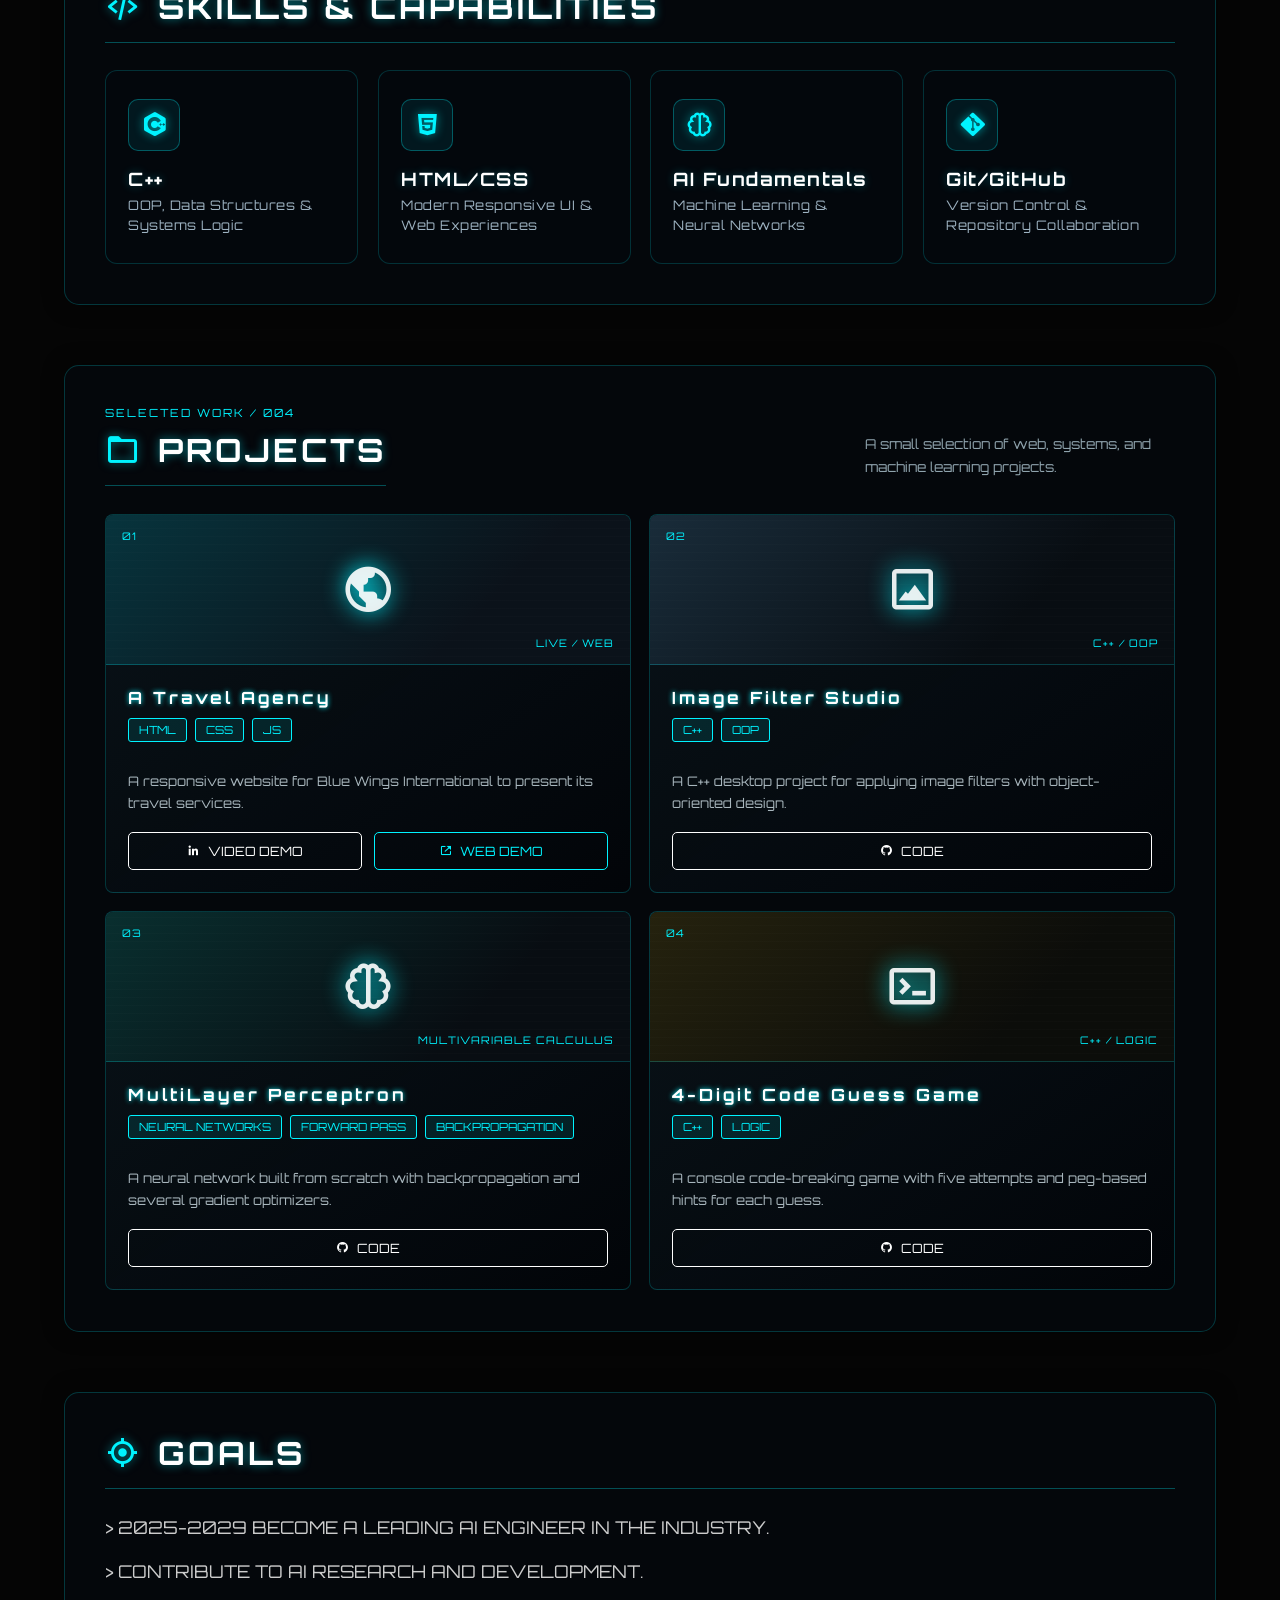
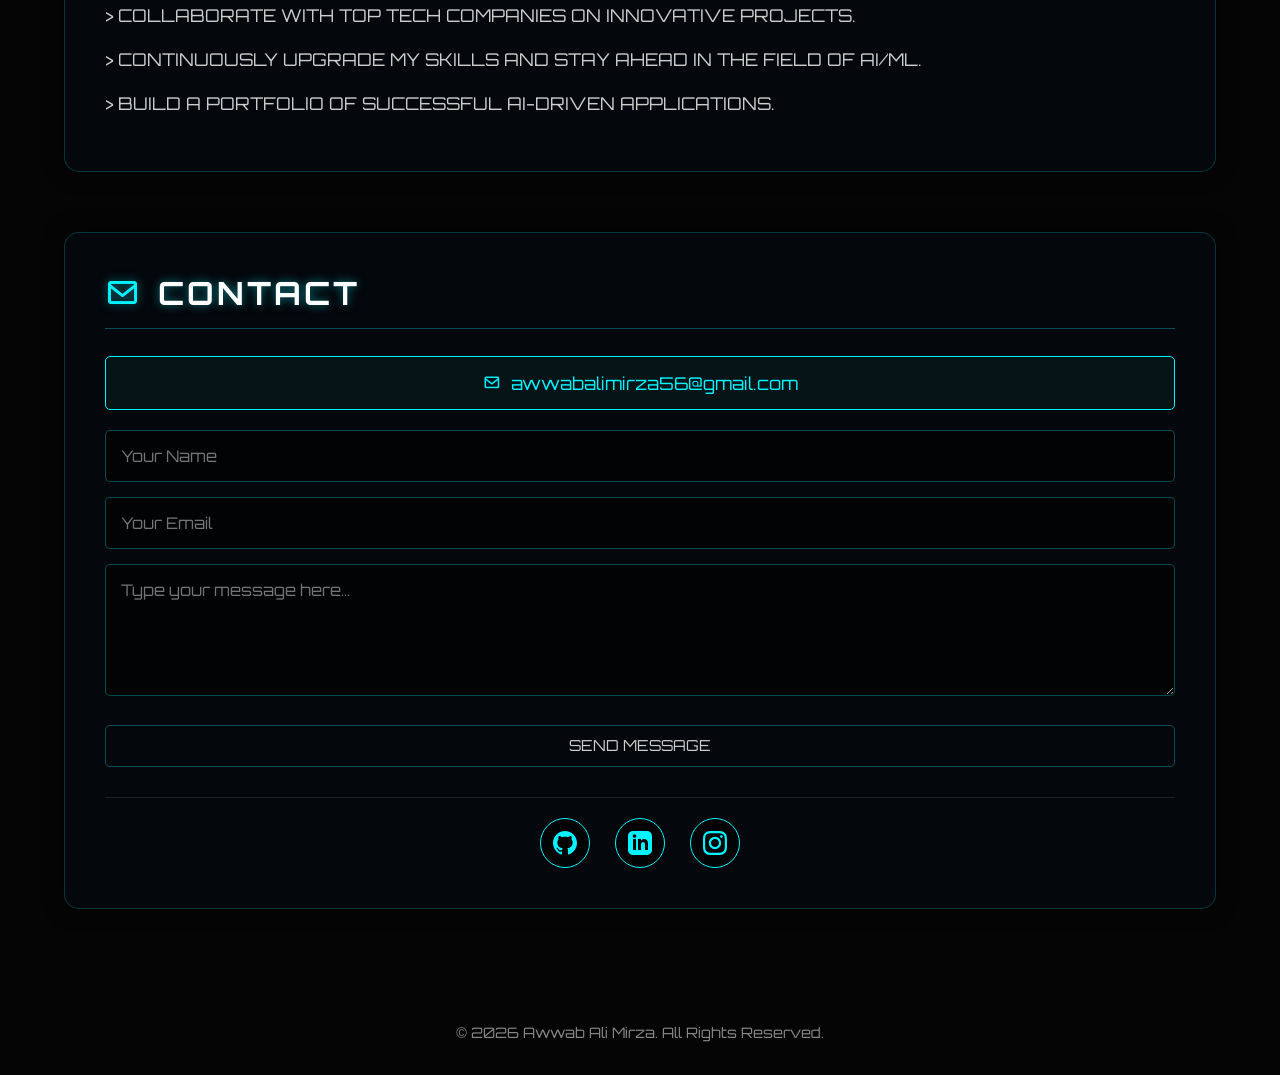
==== commit 7f8a3542: "feat: implement mobile navigation toggle and styles" ====
--- a/index.html
+++ b/index.html
@@ -39,7 +39,12 @@
       <span class="brand-mark">A<span>M</span></span>
       <span class="brand-copy">AWWAB ALI MIRZA<small>AI / WEB DEVELOPER</small></span>
     </a>
-    <div class="nav-links">
+    <button class="nav-toggle" type="button" aria-label="Open navigation menu" aria-expanded="false" aria-controls="primary-navigation">
+      <span></span>
+      <span></span>
+      <span></span>
+    </button>
+    <div class="nav-links" id="primary-navigation">
       <a href="#" class="mc-btn"><i class="bx bx-home"></i> HOME</a>
       <a href="#home" class="mc-btn"><i class="bx bx-user-pin"></i> ABOUT</a>
       <a href="#education" class="mc-btn"><i class="bx bxs-graduation"></i> EDUCATION</a>
--- a/style.css
+++ b/style.css
@@ -276,6 +276,56 @@
   border-radius: 6px;
 }
 
+.nav-toggle {
+  display: none;
+  width: 42px;
+  height: 42px;
+  padding: 0;
+  border: 1px solid rgba(0, 243, 255, 0.35);
+  border-radius: 5px;
+  background: rgba(0, 243, 255, 0.05);
+  align-items: center;
+  justify-content: center;
+  flex-direction: column;
+  gap: 5px;
+  transition: background 0.25s ease, border-color 0.25s ease;
+}
+.nav-toggle span {
+  display: block;
+  width: 19px;
+  height: 2px;
+  background: var(--main-cyan);
+  box-shadow: 0 0 7px rgba(0, 243, 255, 0.65);
+  transform-origin: center;
+  transition: transform 0.3s ease, opacity 0.2s ease, width 0.3s ease;
+}
+.nav-toggle:hover,
+.nav-toggle:focus-visible {
+  background: rgba(0, 243, 255, 0.12);
+  border-color: var(--main-cyan);
+  outline: none;
+}
+.nav-toggle.is-open span:nth-child(1) {
+  transform: translateY(7px) rotate(45deg);
+}
+.nav-toggle.is-open span:nth-child(2) {
+  opacity: 0;
+  width: 0;
+}
+.nav-toggle.is-open span:nth-child(3) {
+  transform: translateY(-7px) rotate(-45deg);
+}
+@keyframes nav-panel-in {
+  from {
+    opacity: 0;
+    transform: translateY(-6px);
+  }
+  to {
+    opacity: 1;
+    transform: translateY(0);
+  }
+}
+
 header {
   text-align: center;
   margin-top: 30px;
@@ -980,9 +1030,40 @@
   }
   .nav-links {
     width: 100%;
-    justify-content: center;
-    gap: 1px;
-    padding: 3px;
+    display: none;
+    flex-direction: column;
+    align-items: stretch;
+    gap: 4px;
+    padding: 8px;
+    margin-top: 2px;
+    background: rgba(3, 9, 14, 0.97);
+    border-color: rgba(0, 243, 255, 0.25);
+    animation: nav-panel-in 0.25s ease both;
+  }
+  .nav-links.is-open {
+    display: flex;
+  }
+  .nav-toggle {
+    display: flex;
+  }
+  .nav-links .mc-btn {
+    width: 100%;
+    justify-content: flex-start;
+    padding: 0 14px;
+    height: 38px;
+  }
+  .nav-links .mc-btn::before {
+    left: 0;
+    bottom: 50%;
+    width: 2px;
+    height: 0;
+    transform: translateY(50%);
+    transition: height 0.25s ease;
+  }
+  .nav-links .mc-btn:hover::before,
+  .nav-links .mc-btn:focus-visible::before {
+    width: 2px;
+    height: 55%;
   }
 
   h1 {
@@ -1032,11 +1113,6 @@
     padding: 0 5px;
     height: 40px;
   }
-  .nav-links .mc-btn {
-    height: 32px;
-    padding: 0 8px;
-    font-size: 0.62rem;
-  }
 
   .projects-wrapper {
     grid-template-columns: 1fr;
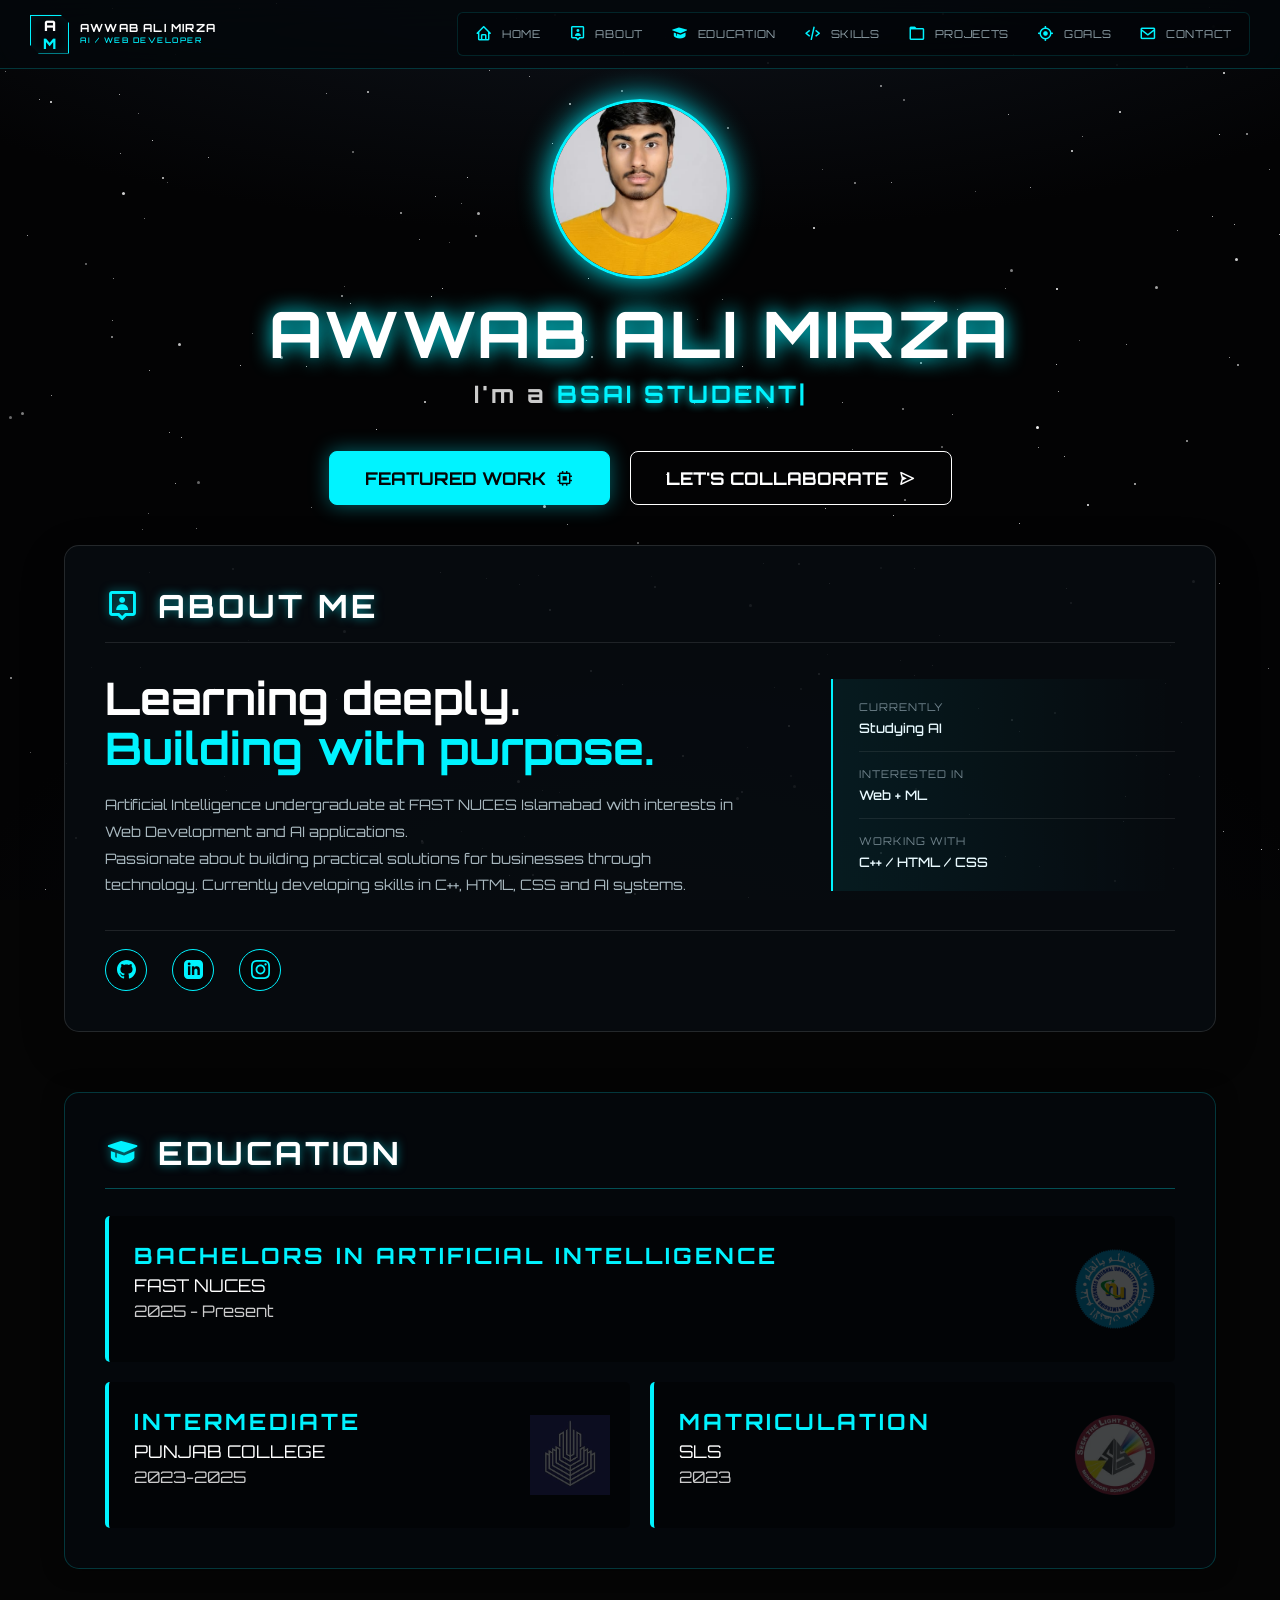
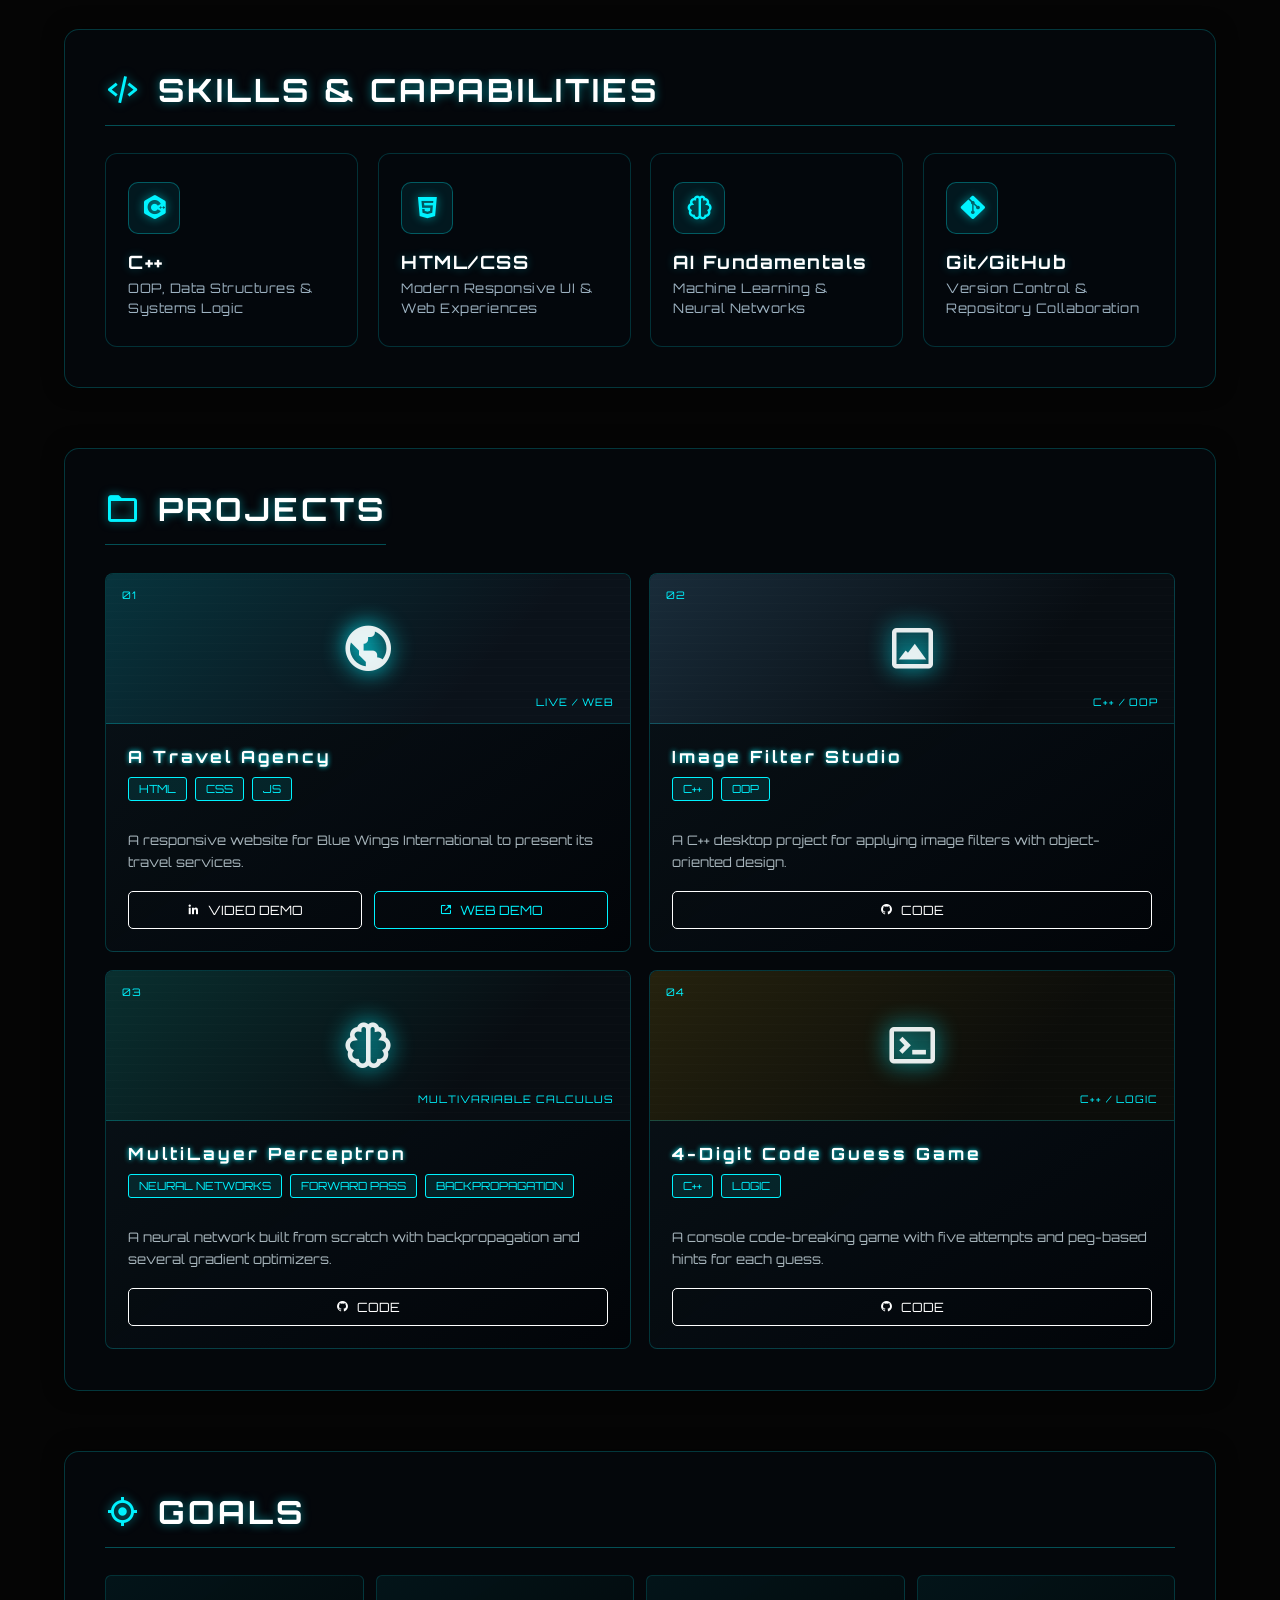
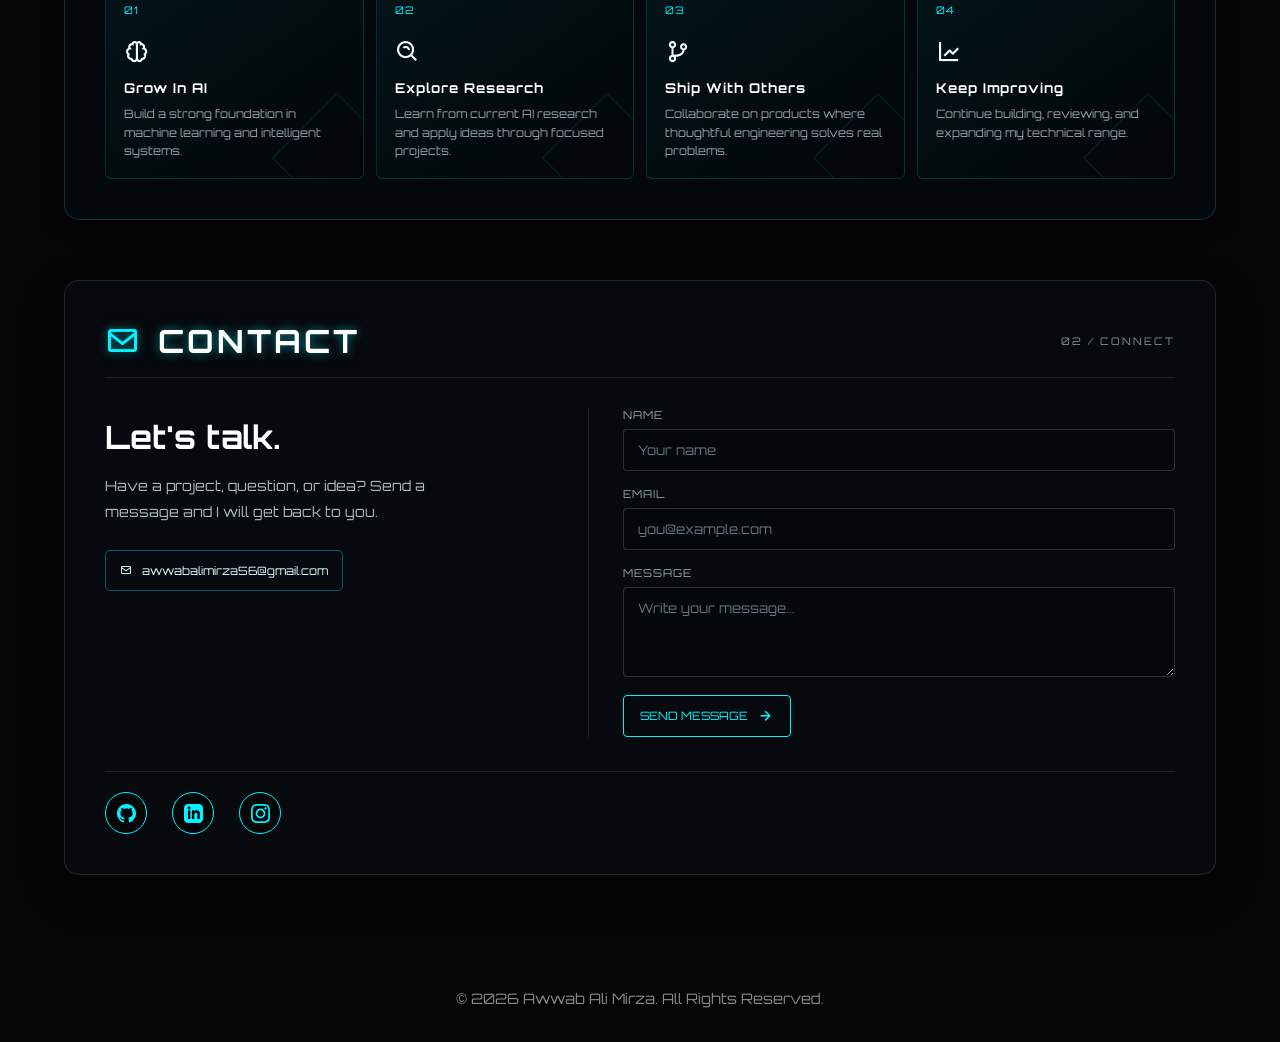
==== commit 1019682f: "feat: enhance about and contact sections with new layout and styles" ====
--- a/index.html
+++ b/index.html
@@ -72,8 +72,20 @@
   </header>
 
   <div class="container hidden-left" id="home">
-    <h2 class="section-title"><i class="bx bx-user-pin"></i> ABOUT ME</h2>
-    <p class="bio-text" id="typewriter-text"></p>
+    <div class="simple-section-heading">
+      <h2 class="section-title"><i class="bx bx-user-pin"></i> ABOUT ME</h2>
+    </div>
+    <div class="about-simple">
+      <div class="about-copy">
+        <h3 class="about-title">Learning deeply.<br /><span>Building with purpose.</span></h3>
+        <p class="bio-text" id="typewriter-text"></p>
+      </div>
+      <div class="about-facts">
+        <div><span>Currently</span><strong>Studying AI</strong></div>
+        <div><span>Interested in</span><strong>Web + ML</strong></div>
+        <div><span>Working with</span><strong>C++ / HTML / CSS</strong></div>
+      </div>
+    </div>
     <div class="social-links">
       <a href="https://github.com/awwabalimirza" target="_blank" class="social-btn">
         <svg viewBox="0 0 24 24">
@@ -171,10 +183,8 @@
   <div class="container hidden-left" id="projects">
     <div class="projects-heading">
       <div>
-        <p class="section-kicker">SELECTED WORK / 004</p>
         <h2 class="section-title"><i class="bx bx-folder"></i> PROJECTS</h2>
       </div>
-      <p class="projects-intro">A small selection of web, systems, and machine learning projects.</p>
     </div>
     <div class="projects-wrapper">
       <article class="project-card hidden-left">
@@ -269,32 +279,43 @@
 
   <div class="container hidden-left" id="goals">
     <h2 class="section-title"><i class="bx bx-target-lock"></i> GOALS</h2>
-    <p style="font-size: 1.1rem; color: #ccc">
-      > 2025-2029 BECOME A LEADING AI ENGINEER IN THE INDUSTRY.<br /><br />
-      > CONTRIBUTE TO AI RESEARCH AND DEVELOPMENT.<br /><br />
-      > COLLABORATE WITH TOP TECH COMPANIES ON INNOVATIVE PROJECTS.<br /><br />
-      > CONTINUOUSLY UPGRADE MY SKILLS AND STAY AHEAD IN THE FIELD OF
-      AI/ML.<br /><br />
-      > BUILD A PORTFOLIO OF SUCCESSFUL AI-DRIVEN APPLICATIONS.
-    </p>
+    <div class="goals-grid">
+      <article class="goal-item"><span class="goal-number">01</span><i class="bx bx-brain"></i><h3>Grow In AI</h3><p>Build a strong foundation in machine learning and intelligent systems.</p></article>
+      <article class="goal-item"><span class="goal-number">02</span><i class="bx bx-search-alt"></i><h3>Explore Research</h3><p>Learn from current AI research and apply ideas through focused projects.</p></article>
+      <article class="goal-item"><span class="goal-number">03</span><i class="bx bx-git-branch"></i><h3>Ship With Others</h3><p>Collaborate on products where thoughtful engineering solves real problems.</p></article>
+      <article class="goal-item"><span class="goal-number">04</span><i class="bx bx-line-chart"></i><h3>Keep Improving</h3><p>Continue building, reviewing, and expanding my technical range.</p></article>
+    </div>
   </div>
 
   <div class="container hidden-left" id="contact">
-    <h2 class="section-title"><i class="bx bx-envelope"></i> CONTACT</h2>
-    <div class="email-block">
-      <a href="mailto:awwabalimirza56@gmail.com" class="email-btn">
-        <i class="bx bx-envelope"></i> awwabalimirza56@gmail.com
-      </a>
-    </div>
-    <form id="contact-form" action="https://formspree.io/f/xnjjnwjo" method="POST">
-      <input type="text" id="contact-name" name="name" class="mc-input" placeholder="Your Name" required />
-      <input type="email" id="contact-email" name="email" class="mc-input" placeholder="Your Email" required />
-      <textarea id="contact-message" name="message" class="mc-input" rows="5" placeholder="Type your message here..."
-        required></textarea>
-      <button type="submit" class="mc-btn" style="width: 100%; margin-top: 10px">
-        Send Message
-      </button>
-    </form>
+    <div class="simple-section-heading">
+      <p class="section-kicker">02 / CONNECT</p>
+      <h2 class="section-title"><i class="bx bx-envelope"></i> CONTACT</h2>
+    </div>
+    <div class="contact-simple">
+      <div class="contact-copy">
+        <h3>Let's talk.</h3>
+        <p>Have a project, question, or idea? Send a message and I will get back to you.</p>
+        <a href="mailto:awwabalimirza56@gmail.com" class="email-btn">
+          <i class="bx bx-envelope"></i> awwabalimirza56@gmail.com
+        </a>
+      </div>
+      <form id="contact-form" action="https://formspree.io/f/xnjjnwjo" method="POST" class="contact-form-simple">
+        <div class="form-row">
+          <label for="contact-name">Name</label>
+          <input type="text" id="contact-name" name="name" class="mc-input" placeholder="Your name" required />
+        </div>
+        <div class="form-row">
+          <label for="contact-email">Email</label>
+          <input type="email" id="contact-email" name="email" class="mc-input" placeholder="you@example.com" required />
+        </div>
+        <div class="form-row">
+          <label for="contact-message">Message</label>
+          <textarea id="contact-message" name="message" class="mc-input" rows="4" placeholder="Write your message..." required></textarea>
+        </div>
+        <button type="submit" class="mc-btn contact-submit">Send message <i class="bx bx-right-arrow-alt"></i></button>
+      </form>
+    </div>
     <div class="social-links">
       <a href="https://github.com/awwabalimirza" target="_blank" class="social-btn">
         <svg viewBox="0 0 24 24">
--- a/style.css
+++ b/style.css
@@ -579,6 +579,56 @@
   font-weight: 300;
 }
 
+.about-layout {
+  display: grid;
+  grid-template-columns: minmax(0, 1fr) 280px;
+  gap: 42px;
+  align-items: center;
+}
+.about-copy .section-kicker,
+.contact-copy .section-kicker {
+  margin-bottom: 14px;
+}
+.about-readout {
+  border: 1px solid rgba(0, 243, 255, 0.2);
+  border-radius: 6px;
+  background: rgba(0, 243, 255, 0.035);
+  padding: 5px 16px;
+}
+.readout-row {
+  display: flex;
+  justify-content: space-between;
+  align-items: center;
+  gap: 15px;
+  padding: 15px 0;
+  border-bottom: 1px solid rgba(255, 255, 255, 0.08);
+  font-size: 0.62rem;
+  letter-spacing: 1px;
+}
+.readout-row:last-child {
+  border-bottom: 0;
+}
+.readout-row span {
+  color: #71858f;
+}
+.readout-row strong {
+  color: #e9faff;
+  font-size: 0.67rem;
+  font-weight: 500;
+}
+.status-live {
+  display: inline-flex;
+  align-items: center;
+  gap: 6px;
+}
+.status-live i {
+  width: 6px;
+  height: 6px;
+  border-radius: 50%;
+  background: #62f5a1;
+  box-shadow: 0 0 8px #62f5a1;
+}
+
 .edu-box {
   background: rgba(0, 0, 0, 0.4);
   border-left: 4px solid var(--main-cyan);
@@ -911,6 +961,297 @@
   background-color: #fff;
   color: #000;
   box-shadow: 0 0 15px #fff;
+}
+
+/* ============================
+   GOALS + CONTACT
+   ============================ */
+.section-lead {
+  max-width: 650px;
+  color: #9eb3c2;
+  font-size: 0.9rem;
+  line-height: 1.7;
+  margin: -2px 0 26px;
+}
+.goals-grid {
+  display: grid;
+  grid-template-columns: repeat(4, minmax(0, 1fr));
+  gap: 12px;
+}
+.goal-item {
+  position: relative;
+  min-height: 190px;
+  padding: 22px 18px 18px;
+  border: 1px solid rgba(0, 243, 255, 0.16);
+  border-radius: 6px;
+  background: linear-gradient(145deg, rgba(0, 243, 255, 0.06), rgba(0, 0, 0, 0.2));
+  overflow: hidden;
+  transition: transform 0.25s ease, border-color 0.25s ease, background 0.25s ease;
+}
+.goal-item::after {
+  content: "";
+  position: absolute;
+  right: -20px;
+  bottom: -26px;
+  width: 90px;
+  height: 90px;
+  border: 1px solid rgba(0, 243, 255, 0.12);
+  transform: rotate(45deg);
+}
+.goal-item:hover {
+  transform: translateY(-4px);
+  border-color: var(--main-cyan);
+  background: rgba(0, 243, 255, 0.08);
+}
+.goal-number {
+  color: var(--main-cyan);
+  font-size: 0.65rem;
+  letter-spacing: 1px;
+}
+.goal-item i {
+  display: block;
+  margin: 22px 0 14px;
+  color: #eaffff;
+  font-size: 1.6rem;
+}
+.goal-item h3 {
+  margin: 0 0 9px;
+  color: #fff;
+  font-size: 0.84rem;
+  letter-spacing: 1px;
+}
+.goal-item p {
+  position: relative;
+  z-index: 1;
+  margin: 0;
+  color: #91a3ab;
+  font-size: 0.72rem;
+  line-height: 1.6;
+}
+.contact-layout {
+  display: grid;
+  grid-template-columns: minmax(220px, 0.75fr) minmax(0, 1.25fr);
+  gap: 46px;
+  align-items: start;
+}
+.contact-copy {
+  padding: 8px 0;
+}
+.contact-copy h3 {
+  margin: 0 0 12px;
+  color: #fff;
+  font-size: 1.35rem;
+  line-height: 1.35;
+}
+.contact-copy > p:not(.section-kicker) {
+  color: #9eb3c2;
+  font-size: 0.83rem;
+  line-height: 1.75;
+  margin: 0 0 24px;
+}
+.contact-copy .email-btn {
+  font-size: 0.78rem;
+  justify-content: flex-start;
+  padding: 13px 14px;
+  overflow-wrap: anywhere;
+}
+.contact-submit {
+  width: 100%;
+  margin-top: 2px;
+  border-color: var(--main-cyan);
+  color: var(--main-cyan);
+  cursor: pointer;
+}
+.contact-submit i {
+  font-size: 1.15rem;
+}
+
+/* ============================
+   SIMPLE ABOUT + CONTACT
+   ============================ */
+#home,
+#contact {
+  background: rgba(7, 12, 17, 0.88);
+  border-color: rgba(255, 255, 255, 0.12);
+  box-shadow: 0 16px 45px rgba(0, 0, 0, 0.22);
+}
+#home:hover,
+#contact:hover {
+  border-color: rgba(0, 243, 255, 0.45);
+  box-shadow: 0 16px 45px rgba(0, 0, 0, 0.3);
+}
+.simple-section-heading {
+  display: flex;
+  align-items: center;
+  justify-content: space-between;
+  gap: 20px;
+  margin-bottom: 30px;
+  padding-bottom: 16px;
+  border-bottom: 1px solid rgba(255, 255, 255, 0.1);
+}
+.simple-section-heading .section-kicker {
+  order: 2;
+  margin: 0;
+  color: #7d939d;
+  font-size: 0.65rem;
+}
+.simple-section-heading .section-title {
+  border: 0;
+  padding: 0;
+  margin: 0;
+}
+.about-simple {
+  display: grid;
+  grid-template-columns: minmax(0, 1.2fr) minmax(240px, 0.65fr);
+  gap: 90px;
+  align-items: center;
+}
+.about-label {
+  margin: 0 0 18px;
+  color: var(--main-cyan);
+  font-size: 0.68rem;
+  letter-spacing: 1.5px;
+}
+.about-title {
+  max-width: 570px;
+  margin: 0 0 18px;
+  color: #fff;
+  font-size: clamp(1.7rem, 3.5vw, 2.8rem);
+  line-height: 1.12;
+  letter-spacing: 0;
+}
+.about-title span {
+  color: var(--main-cyan);
+}
+.about-simple .bio-text {
+  max-width: 650px;
+  margin: 0;
+  color: #a9b9c0;
+  font-size: 0.9rem;
+  line-height: 1.85;
+}
+.about-facts {
+  position: relative;
+  padding: 6px 0 6px 26px;
+  border-left: 2px solid var(--main-cyan);
+  background: linear-gradient(90deg, rgba(0, 243, 255, 0.07), transparent);
+}
+.about-facts div {
+  display: flex;
+  flex-direction: column;
+  gap: 6px;
+  padding: 15px 0;
+  border-bottom: 1px solid rgba(255, 255, 255, 0.08);
+}
+.about-facts div:last-child {
+  border-bottom: 0;
+}
+.about-facts span {
+  color: #70838c;
+  font-size: 0.67rem;
+  letter-spacing: 1px;
+  text-transform: uppercase;
+}
+.about-facts strong {
+  color: #e9faff;
+  font-size: 0.82rem;
+  font-weight: 500;
+}
+#home .social-links {
+  justify-content: flex-start;
+  margin-top: 32px;
+  padding-top: 18px;
+}
+#home .social-btn,
+#contact .social-btn {
+  width: 42px;
+  height: 42px;
+}
+#home .social-btn svg,
+#contact .social-btn svg {
+  width: 19px;
+  height: 19px;
+}
+.contact-simple {
+  display: grid;
+  grid-template-columns: minmax(220px, 0.7fr) minmax(0, 1fr);
+  gap: 72px;
+  align-items: start;
+}
+.contact-copy h3 {
+  margin: 0 0 14px;
+  color: #fff;
+  font-size: 2rem;
+  letter-spacing: 0;
+}
+.contact-copy > p:not(.section-kicker) {
+  max-width: 330px;
+  margin: 0 0 26px;
+  color: #a9b9c0;
+  font-size: 0.88rem;
+  line-height: 1.8;
+}
+.contact-copy .email-btn {
+  width: fit-content;
+  max-width: 100%;
+  justify-content: flex-start;
+  padding: 12px 14px;
+  color: #d9fbff;
+  border-color: rgba(0, 243, 255, 0.35);
+  background: transparent;
+  font-size: 0.72rem;
+  overflow-wrap: anywhere;
+}
+.contact-copy .email-btn:hover {
+  border-color: var(--main-cyan);
+}
+.contact-form-simple {
+  display: flex;
+  flex-direction: column;
+  gap: 16px;
+  padding-left: 34px;
+  border-left: 1px solid rgba(255, 255, 255, 0.1);
+}
+.form-row {
+  display: flex;
+  flex-direction: column;
+  gap: 7px;
+}
+.form-row label {
+  color: #8fa3ad;
+  font-size: 0.68rem;
+  letter-spacing: 1px;
+  text-transform: uppercase;
+}
+.contact-form-simple .mc-input {
+  margin: 0;
+  padding: 12px 14px;
+  border-color: rgba(255, 255, 255, 0.16);
+  border-radius: 4px;
+  background: rgba(0, 0, 0, 0.2);
+  color: #fff;
+  font-size: 0.82rem;
+}
+.contact-form-simple .mc-input::placeholder {
+  color: #62757e;
+}
+.contact-form-simple .mc-input:focus {
+  border-color: var(--main-cyan);
+  background: rgba(0, 243, 255, 0.035);
+  box-shadow: 0 0 0 3px rgba(0, 243, 255, 0.08);
+}
+.contact-form-simple .contact-submit {
+  width: fit-content;
+  align-self: flex-start;
+  min-width: 150px;
+  margin: 2px 0 0;
+  padding: 0 16px;
+  border-radius: 4px;
+  font-size: 0.72rem;
+}
+#contact > .social-links {
+  justify-content: flex-start;
+  margin-top: 34px;
 }
 
 .mc-input {
@@ -1007,6 +1348,9 @@
   .projects-wrapper {
     grid-template-columns: repeat(2, 1fr);
   }
+  .goals-grid {
+    grid-template-columns: repeat(2, minmax(0, 1fr));
+  }
   .skills-grid {
     grid-template-columns: repeat(2, 1fr);
     gap: 16px;
@@ -1088,6 +1432,59 @@
     width: 95%;
     padding: 20px;
   }
+  .simple-section-heading {
+    align-items: flex-start;
+    flex-direction: column;
+    gap: 10px;
+    margin-bottom: 24px;
+  }
+  .simple-section-heading .section-kicker {
+    order: 0;
+  }
+  .about-simple,
+  .contact-simple {
+    grid-template-columns: 1fr;
+    gap: 28px;
+  }
+  .about-facts {
+    border-top: 1px solid rgba(0, 243, 255, 0.25);
+    border-left: 0;
+    padding: 6px 0 0;
+  }
+  .about-facts div {
+    flex-direction: row;
+    justify-content: space-between;
+    align-items: center;
+    gap: 12px;
+  }
+  .contact-copy h3 {
+    font-size: 1.65rem;
+  }
+  .contact-form-simple {
+    padding-left: 0;
+    padding-top: 24px;
+    border-top: 1px solid rgba(255, 255, 255, 0.1);
+    border-left: 0;
+  }
+  .about-layout,
+  .contact-layout {
+    grid-template-columns: 1fr;
+    gap: 24px;
+  }
+  .about-readout {
+    max-width: 100%;
+  }
+  .goals-grid {
+    grid-template-columns: 1fr;
+    gap: 10px;
+  }
+  .goal-item {
+    min-height: auto;
+    padding: 18px;
+  }
+  .goal-item i {
+    margin: 16px 0 10px;
+  }
   .projects-heading {
     align-items: flex-start;
     flex-direction: column;
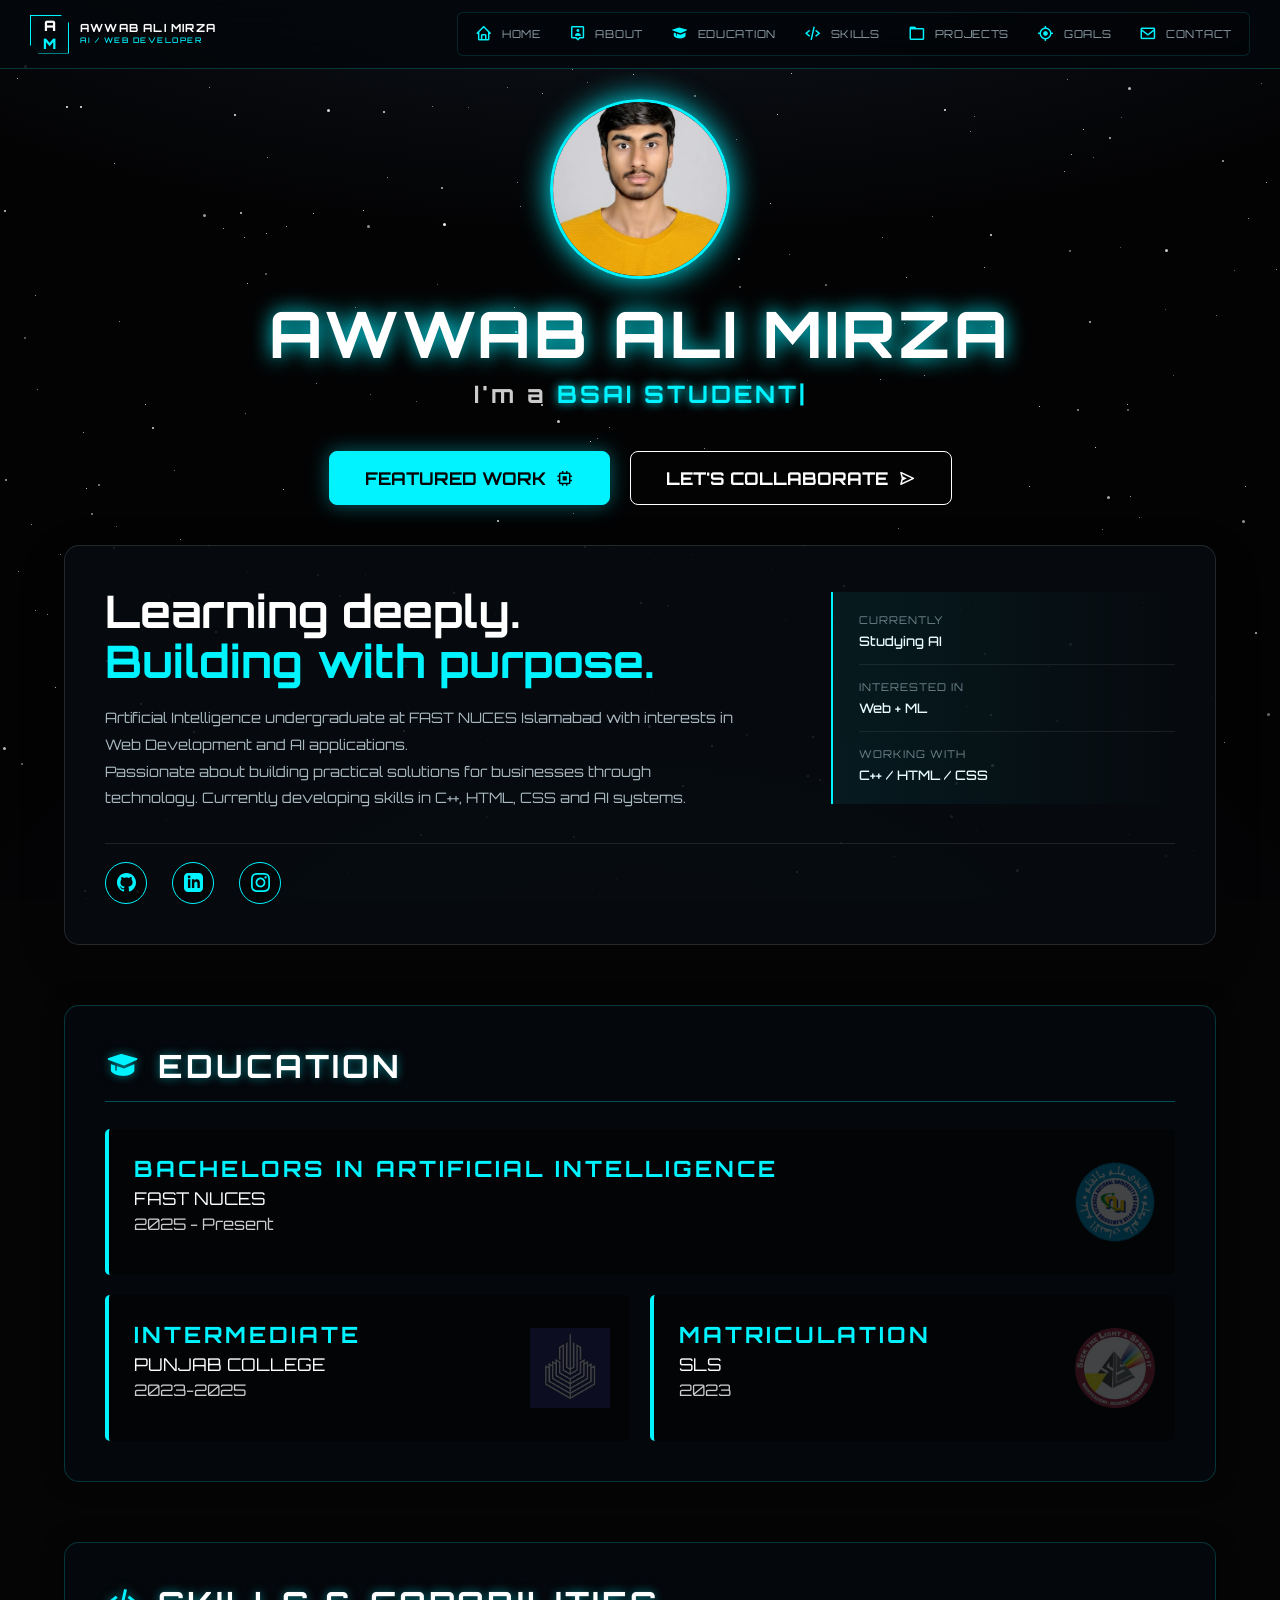
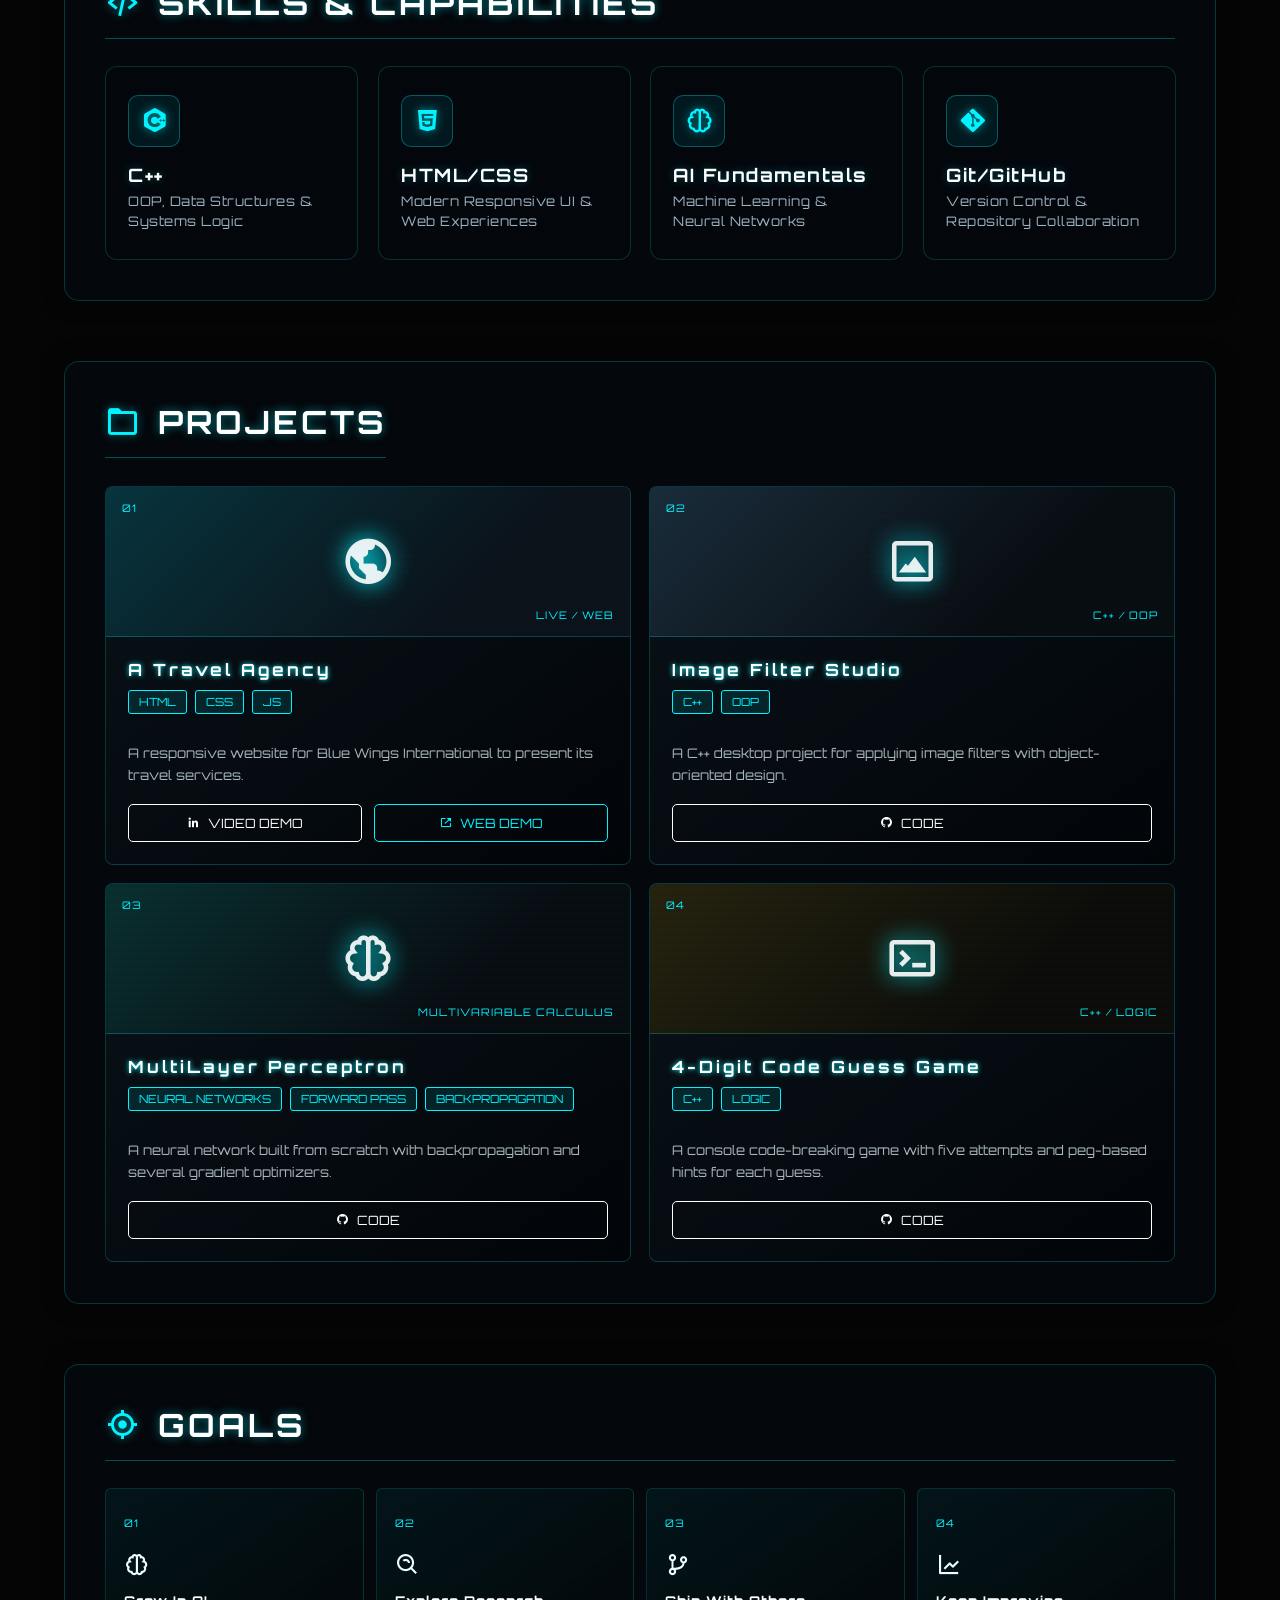
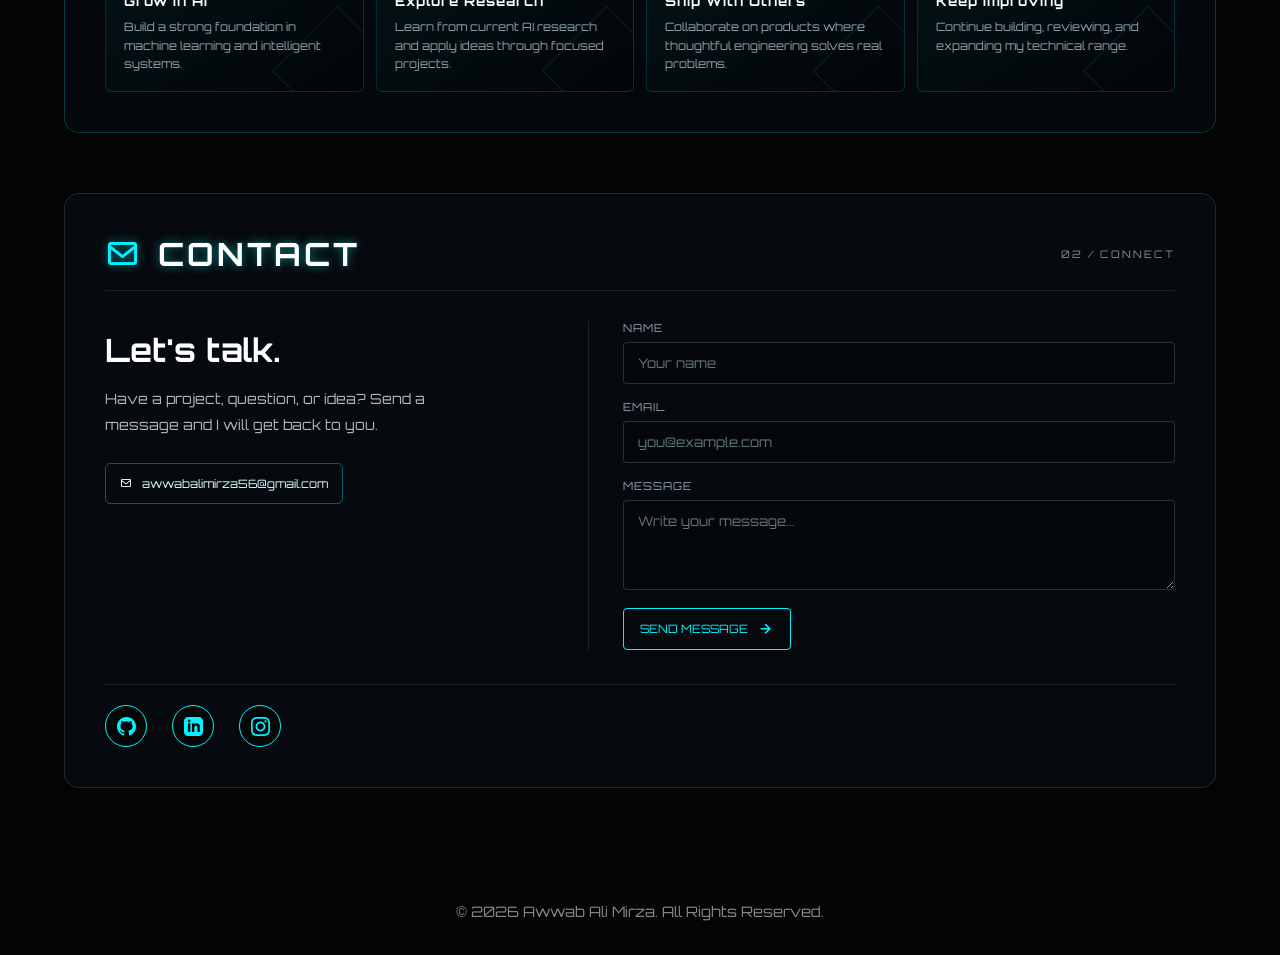
==== commit 3df21a89: "." ====
--- a/index.html
+++ b/index.html
@@ -72,9 +72,6 @@
   </header>
 
   <div class="container hidden-left" id="home">
-    <div class="simple-section-heading">
-      <h2 class="section-title"><i class="bx bx-user-pin"></i> ABOUT ME</h2>
-    </div>
     <div class="about-simple">
       <div class="about-copy">
         <h3 class="about-title">Learning deeply.<br /><span>Building with purpose.</span></h3>
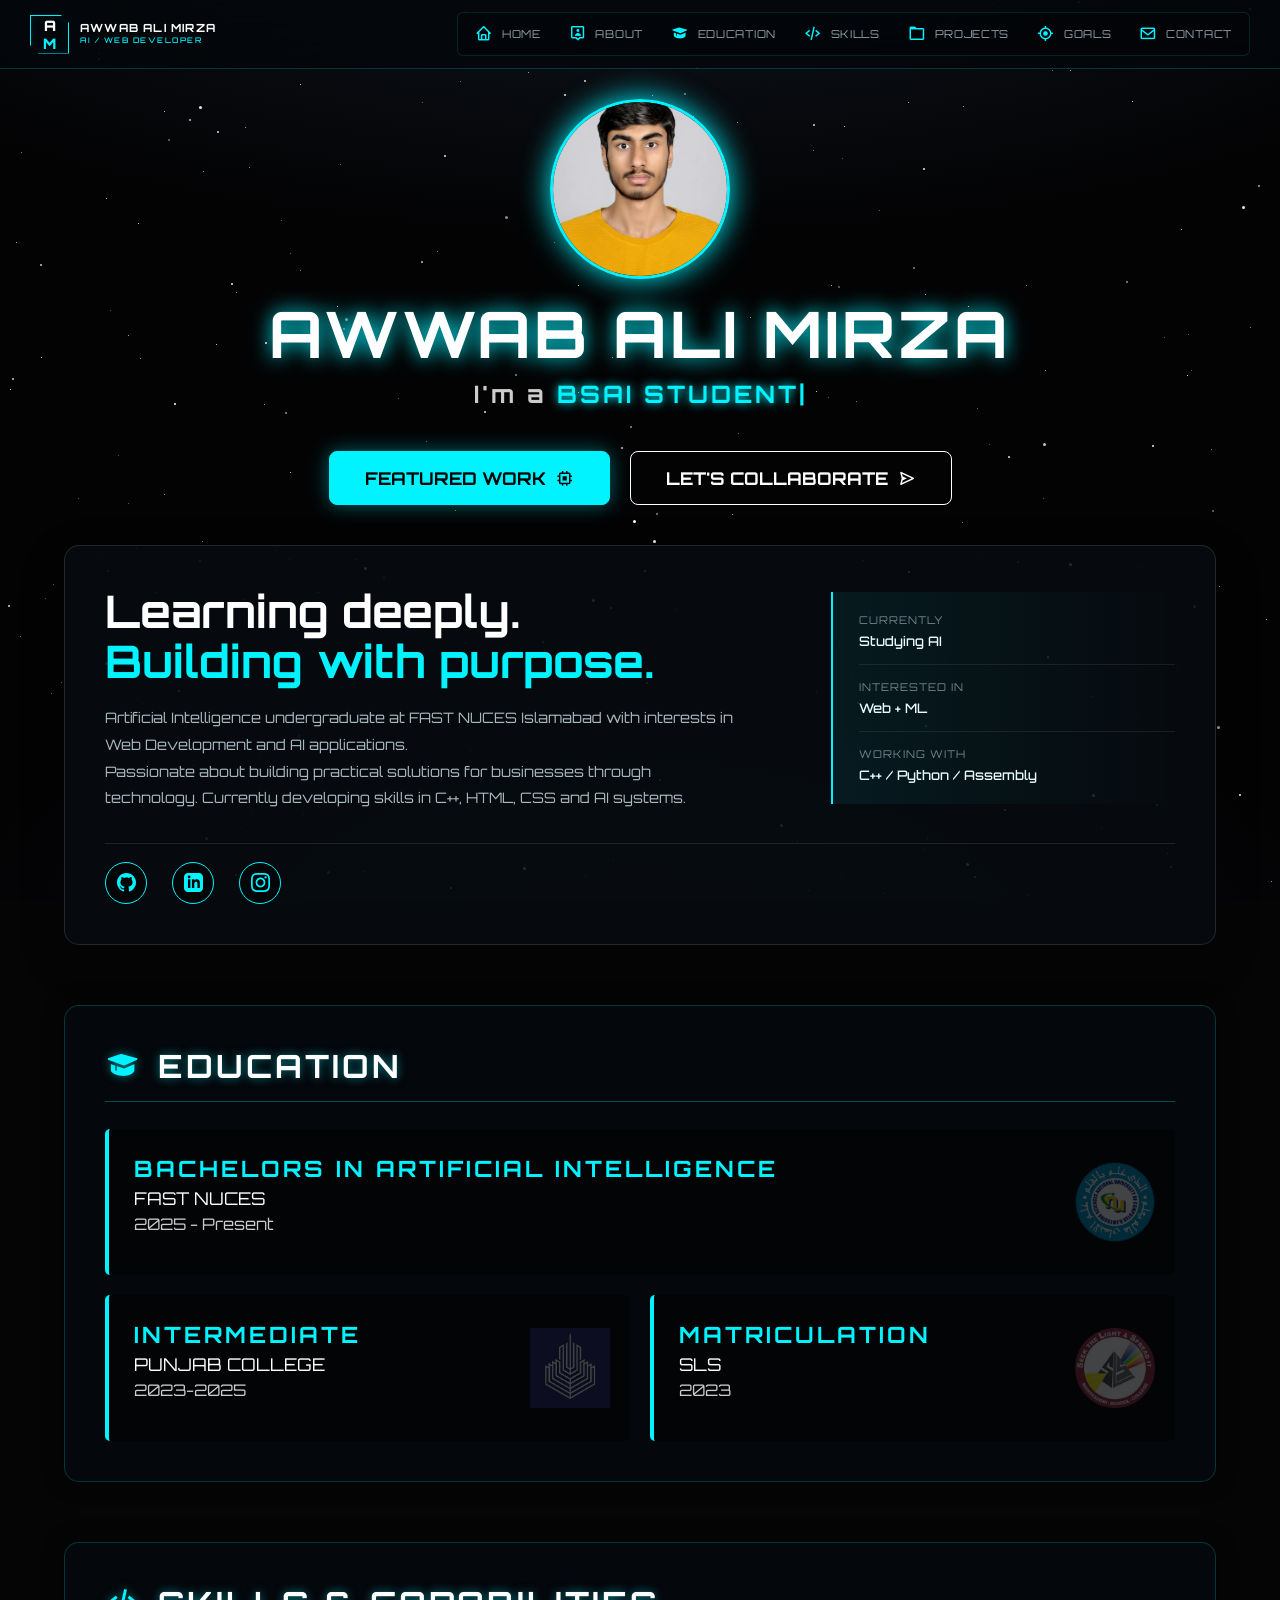
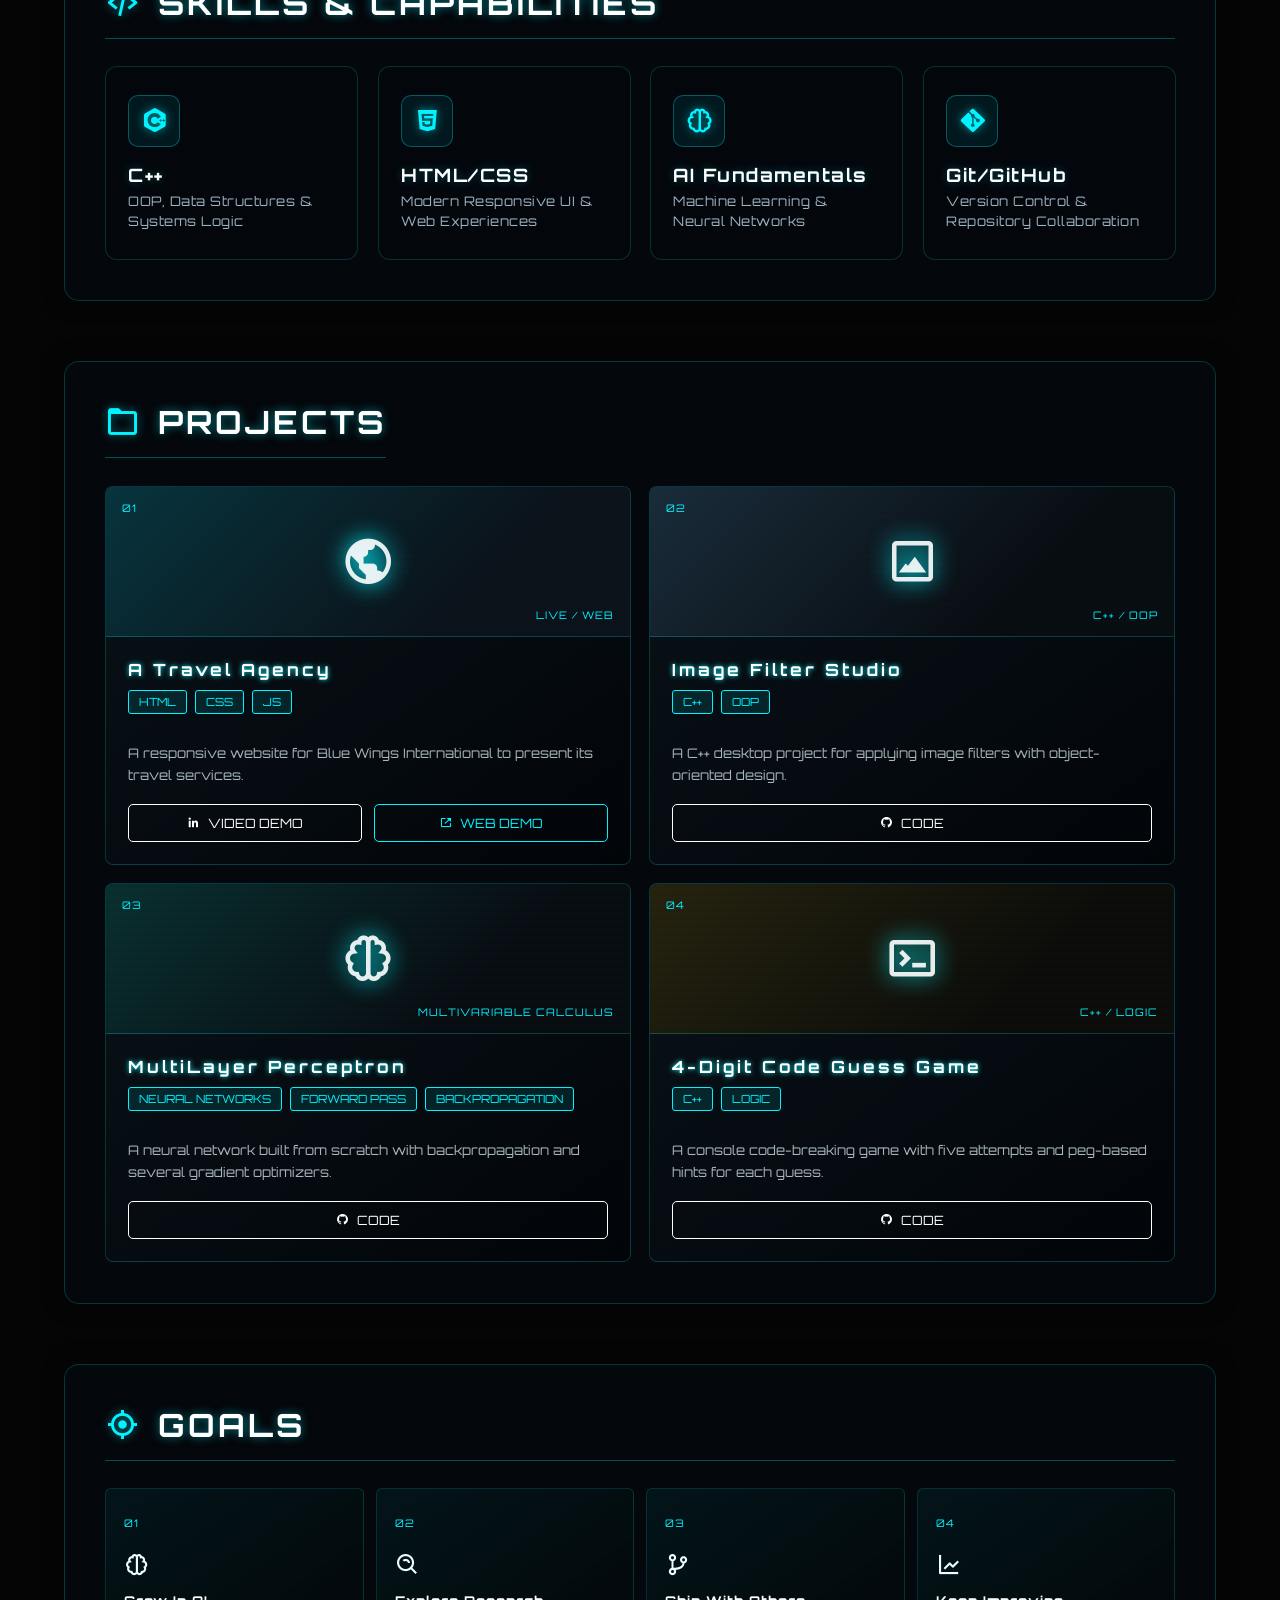
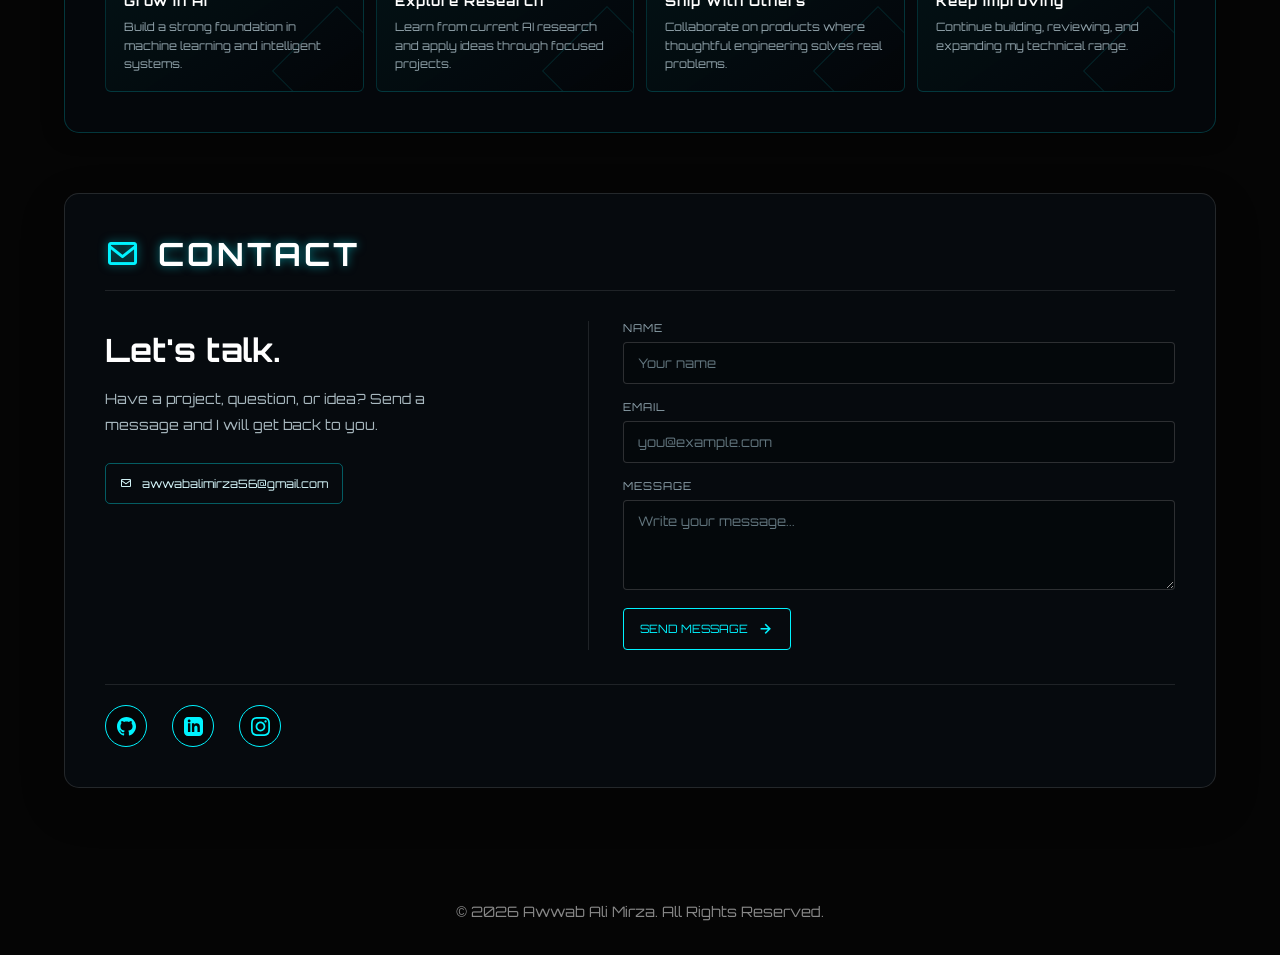
==== commit bfe40a2e: "." ====
--- a/index.html
+++ b/index.html
@@ -80,7 +80,7 @@
       <div class="about-facts">
         <div><span>Currently</span><strong>Studying AI</strong></div>
         <div><span>Interested in</span><strong>Web + ML</strong></div>
-        <div><span>Working with</span><strong>C++ / HTML / CSS</strong></div>
+        <div><span>Working with</span><strong>C++ / Python / Assembly</strong></div>
       </div>
     </div>
     <div class="social-links">
@@ -286,7 +286,6 @@
 
   <div class="container hidden-left" id="contact">
     <div class="simple-section-heading">
-      <p class="section-kicker">02 / CONNECT</p>
       <h2 class="section-title"><i class="bx bx-envelope"></i> CONTACT</h2>
     </div>
     <div class="contact-simple">
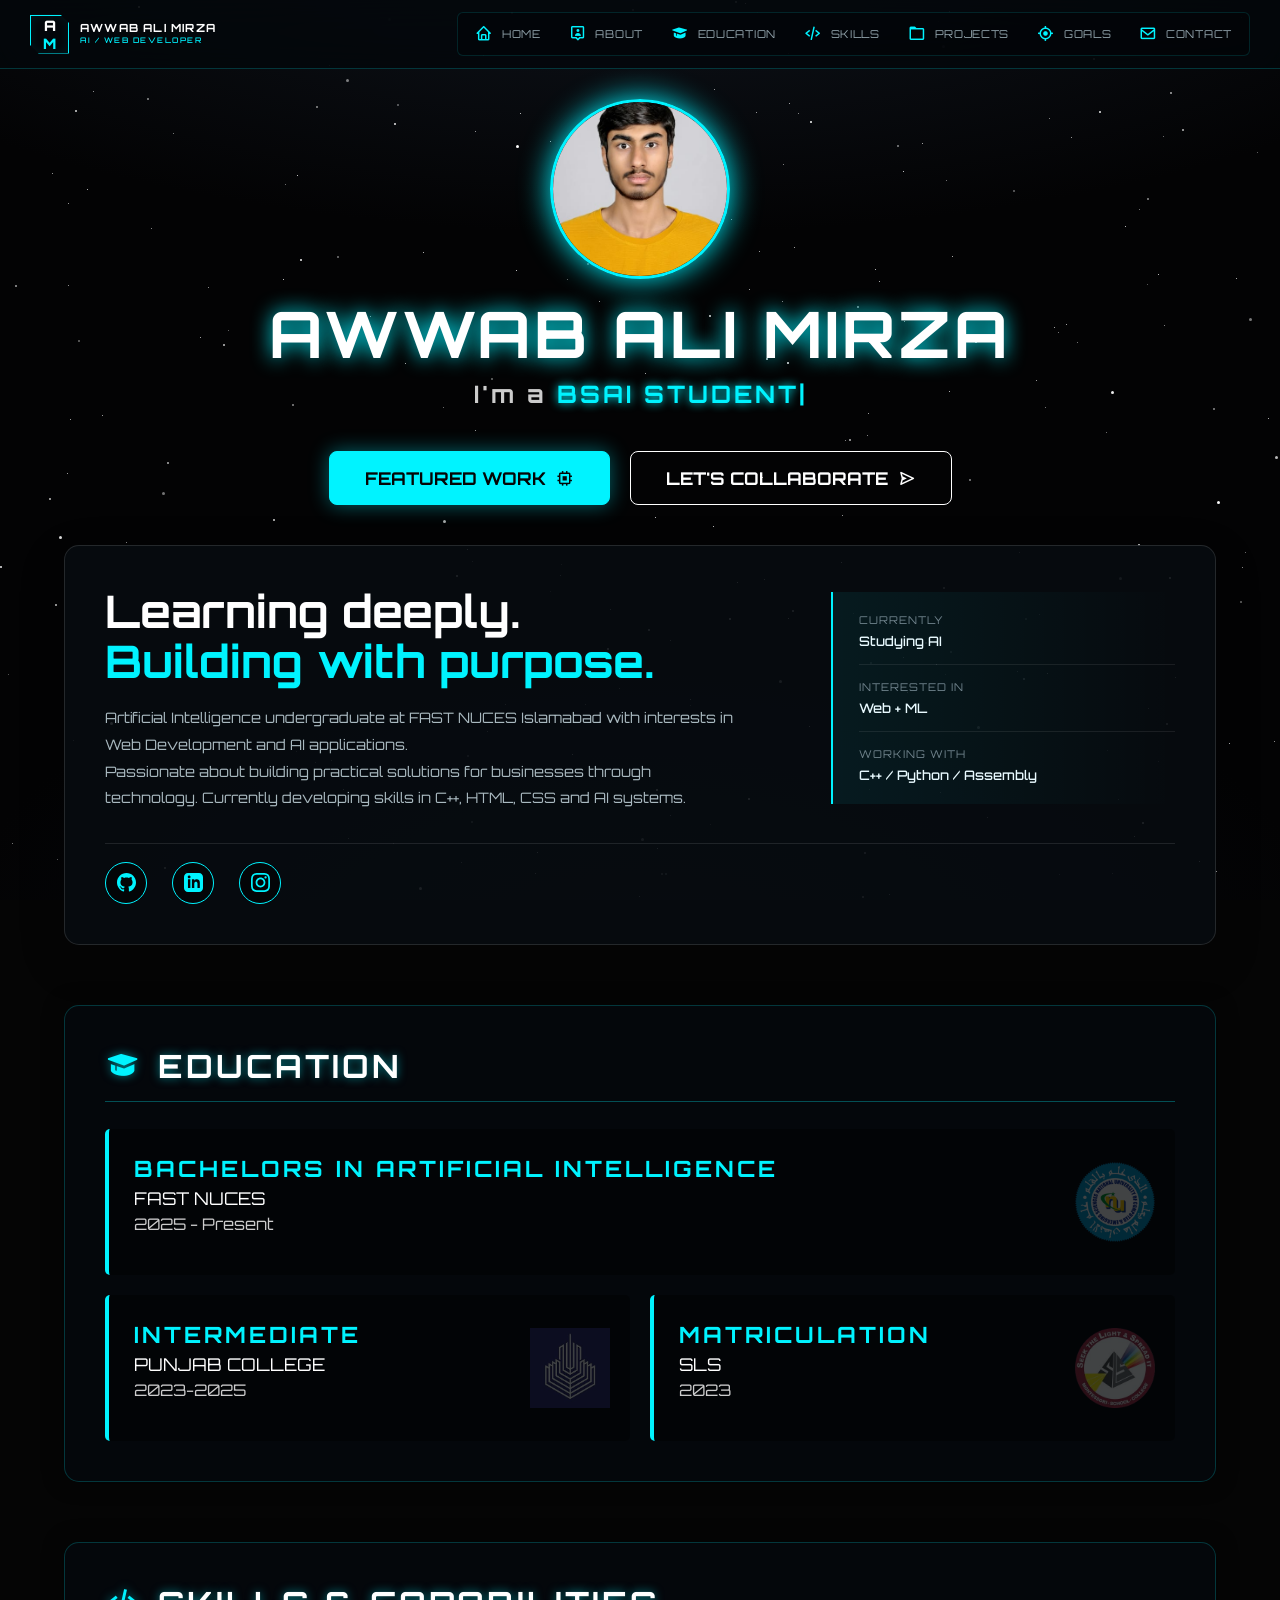
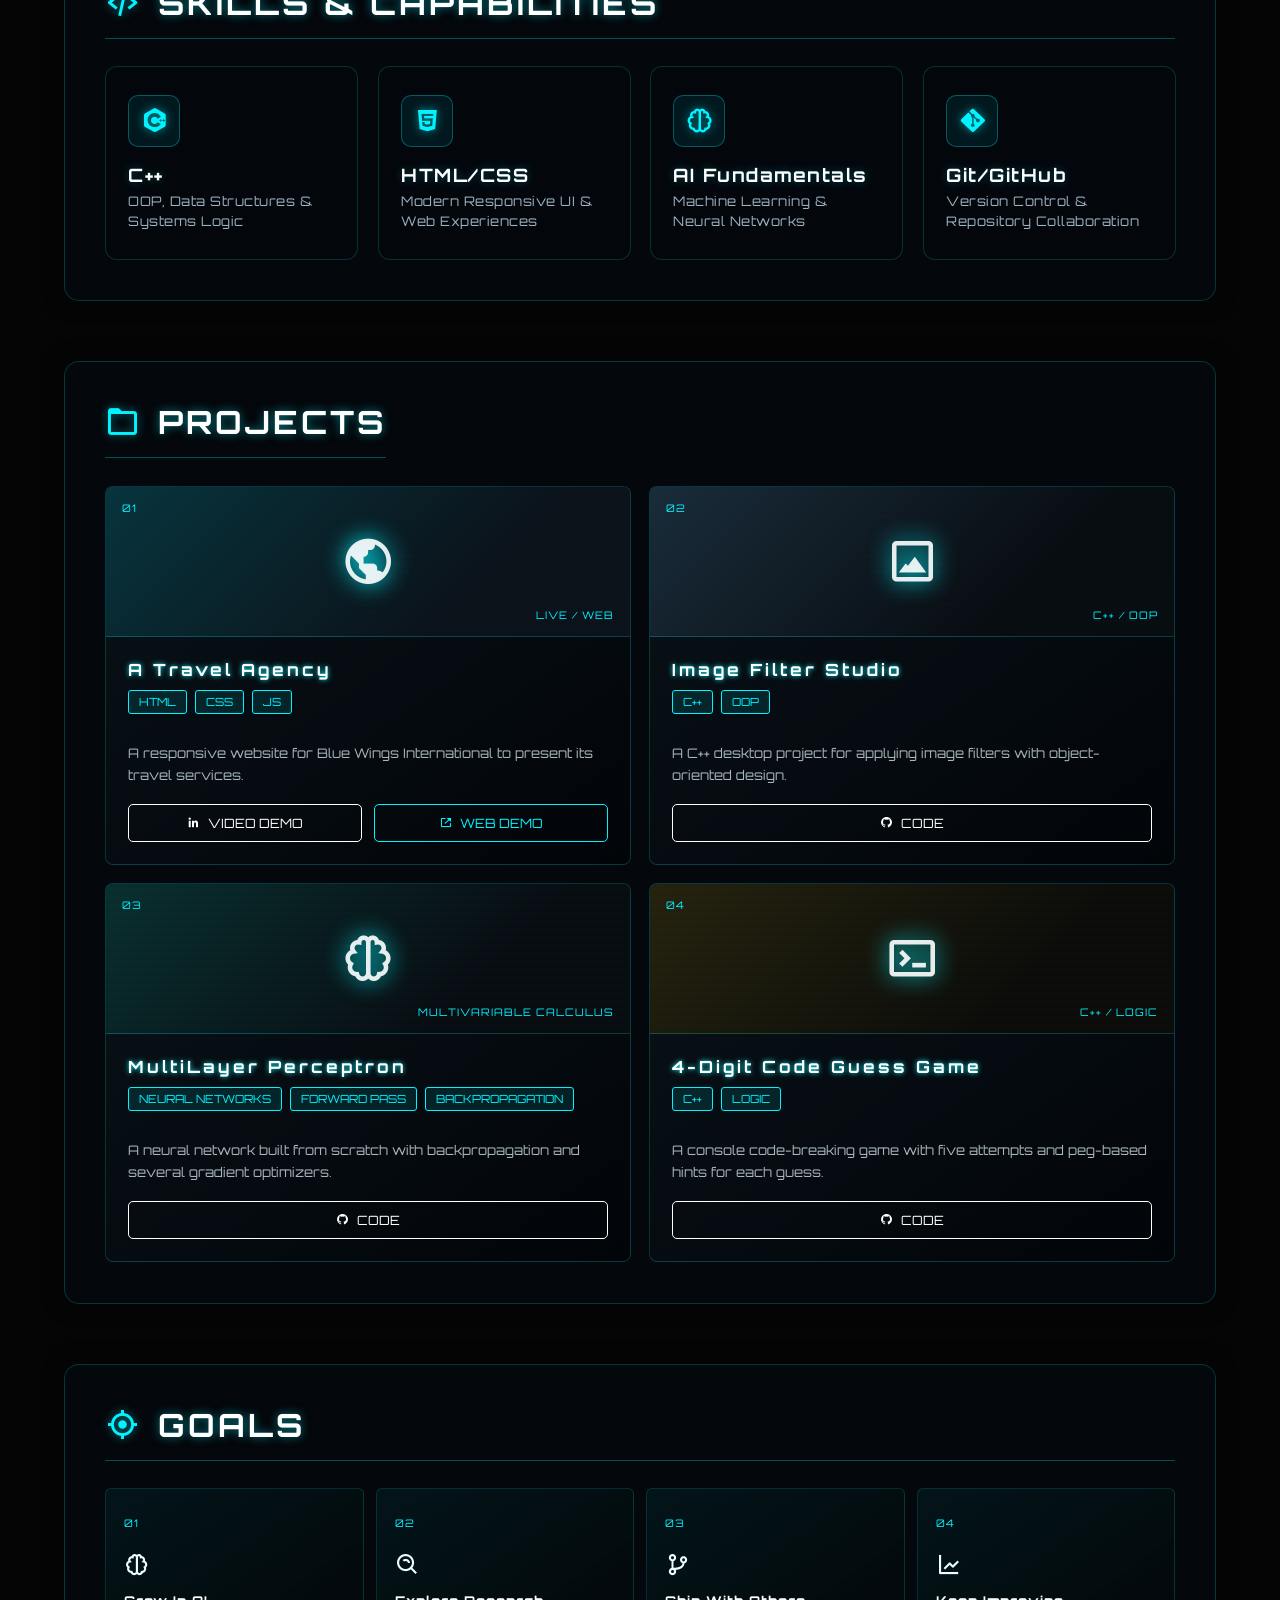
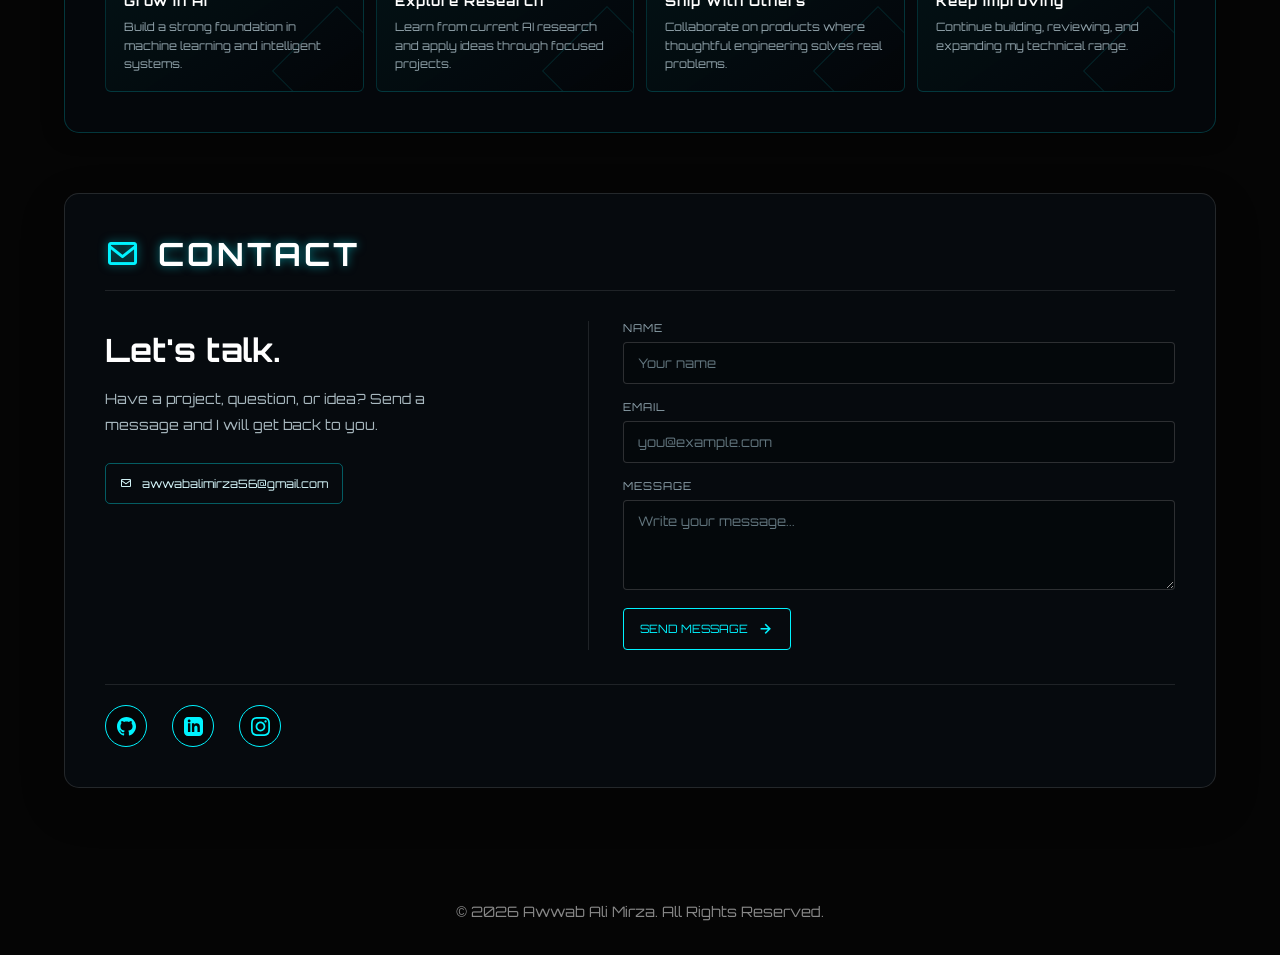
==== commit 8894fe43: "/" ====
--- a/index.html
+++ b/index.html
@@ -9,14 +9,14 @@
   <meta property="og:title" content="Awwab Ali Mirza - Front End Developer" />
   <meta property="og:description"
     content="I AM AN ASPIRING AI ENGINEER AND COMPUTER SCIENTIST CURRENTLY PURSUING MY BACHELORS AT THE NATIONAL UNIVERSITY OF COMPUTER AND EMERGING SCIENCES." />
-  <meta property="og:image" content="https://awwabportfolio.tech/preview.png" />
+  <meta property="og:image" content="https://awwabportfolio.tech/preview.jpg" />
 
   <meta name="twitter:card" content="summary_large_image" />
   <meta property="twitter:url" content="https://awwabportfolio.tech/" />
   <meta name="twitter:title" content="Awwab Ali Mirza - Front End Developer" />
   <meta name="twitter:description"
     content="Portfolio of Awwab Ali Mirza, a Front End Developer specializing in immersive web experiences." />
-  <meta name="twitter:image" content="https://awwabportfolio.tech/preview.png" />
+  <meta name="twitter:image" content="https://awwabportfolio.tech/preview.jpg" />
   <title>Awwab's Portfolio</title>
   <link rel="stylesheet" href="style.css" />
   <link rel="icon" href="22.png" type="image/png" />
--- a/style.css
+++ b/style.css
@@ -1447,9 +1447,9 @@
     gap: 28px;
   }
   .about-facts {
-    border-top: 1px solid rgba(0, 243, 255, 0.25);
-    border-left: 0;
-    padding: 6px 0 0;
+    border-top: 0;
+    border-left: 2px solid var(--main-cyan);
+    padding: 6px 0 6px 20px;
   }
   .about-facts div {
     flex-direction: row;
